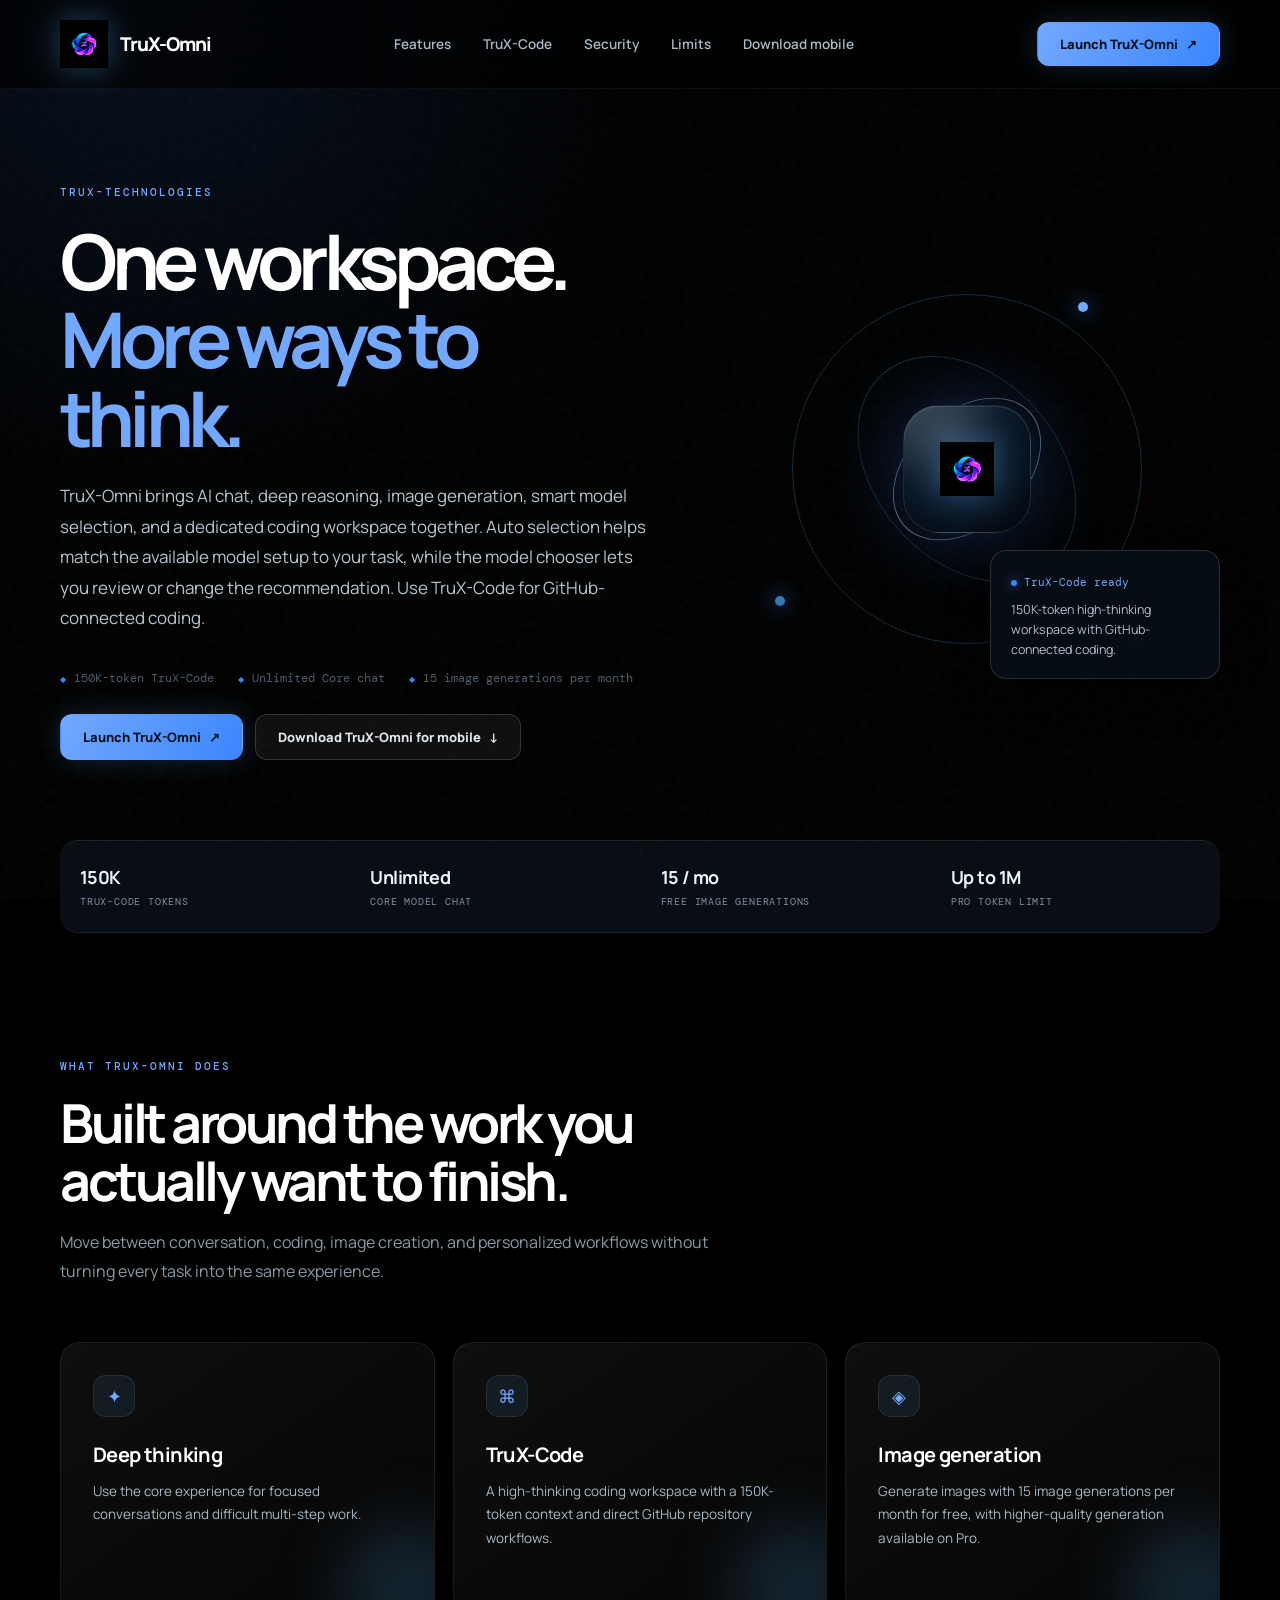
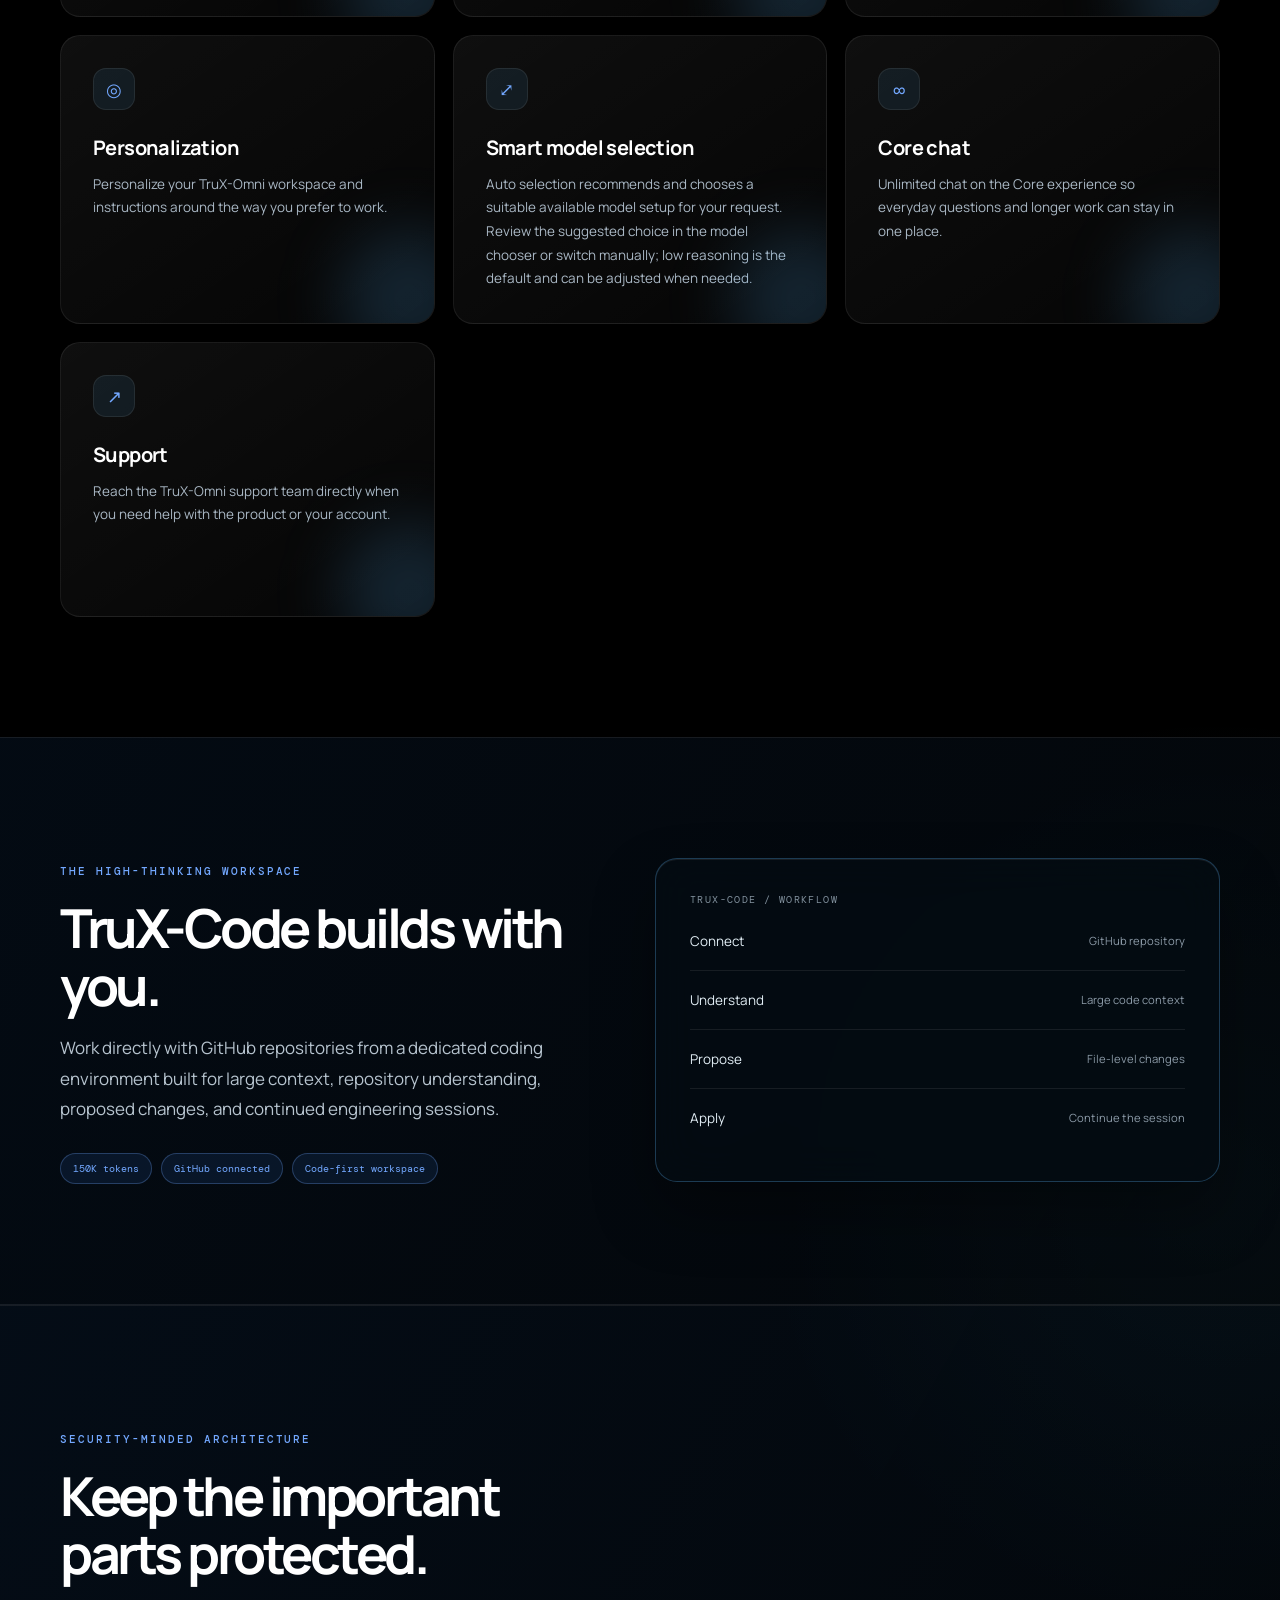
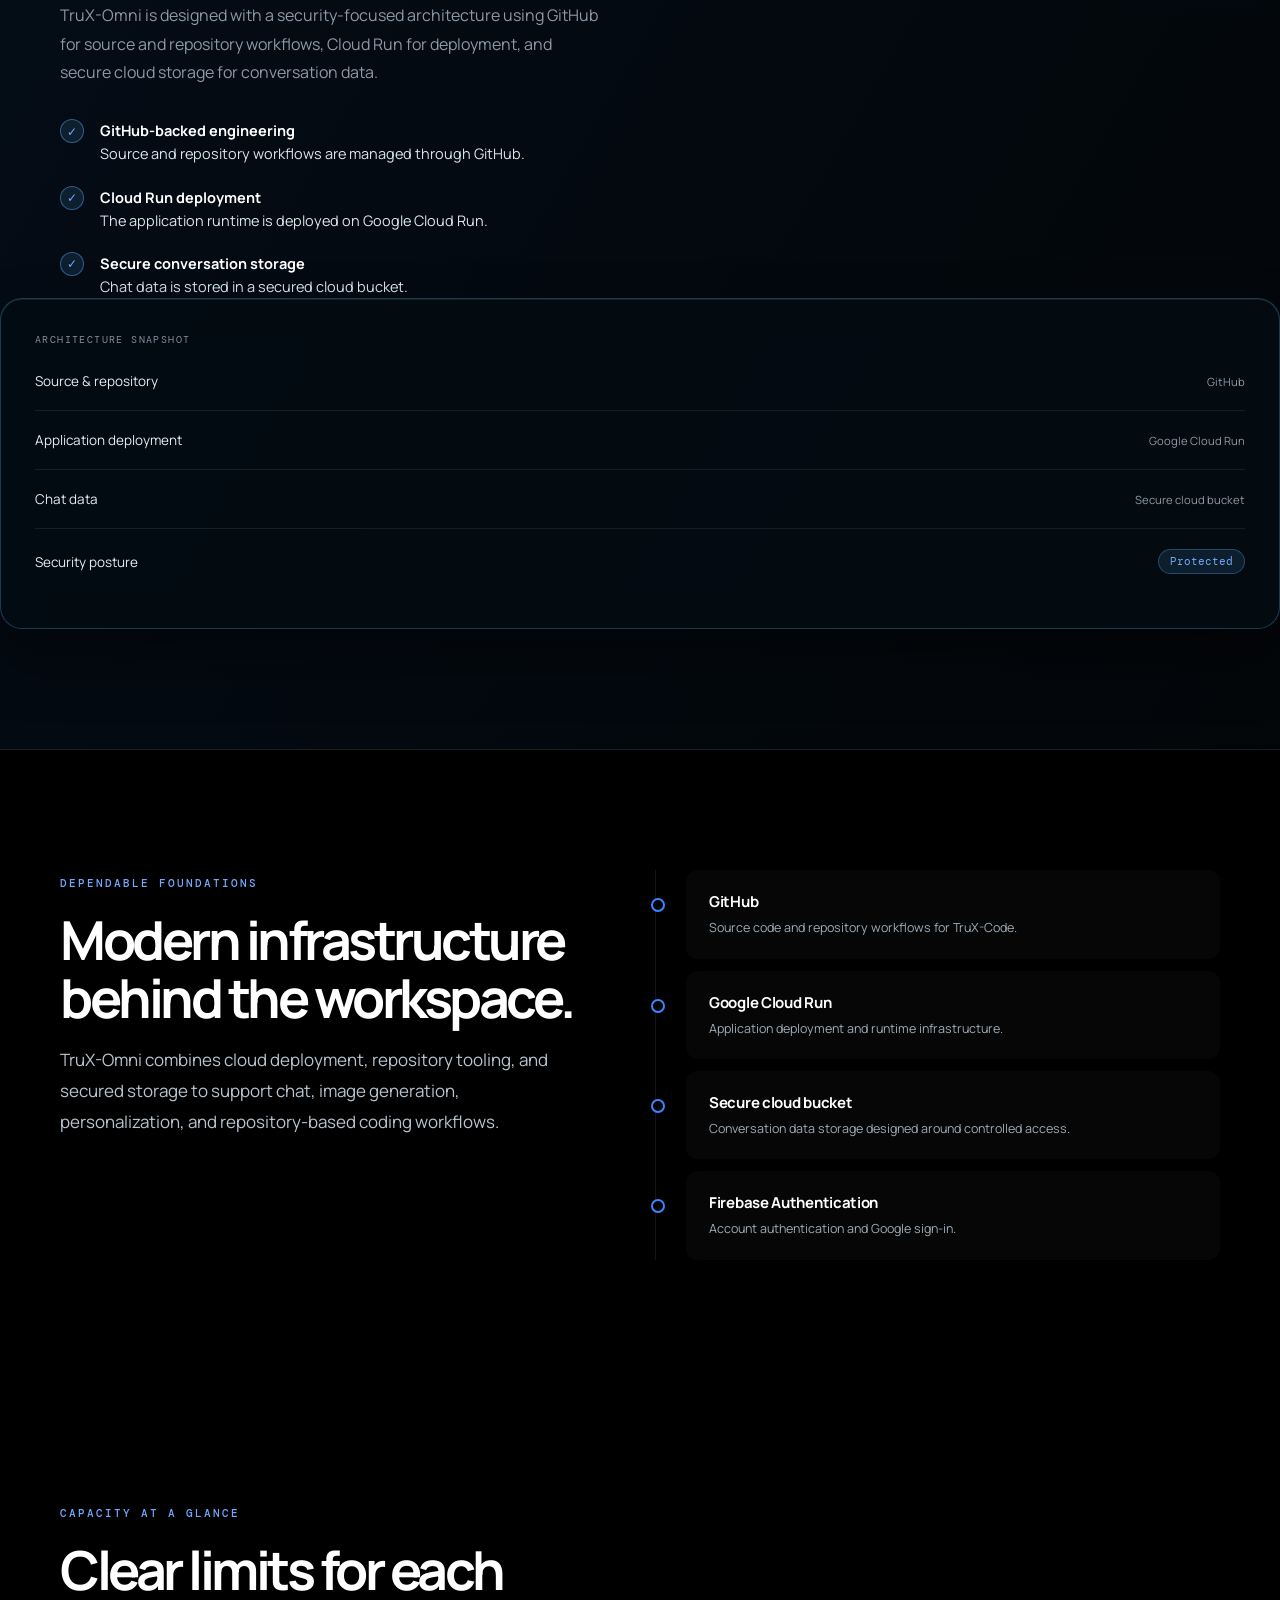
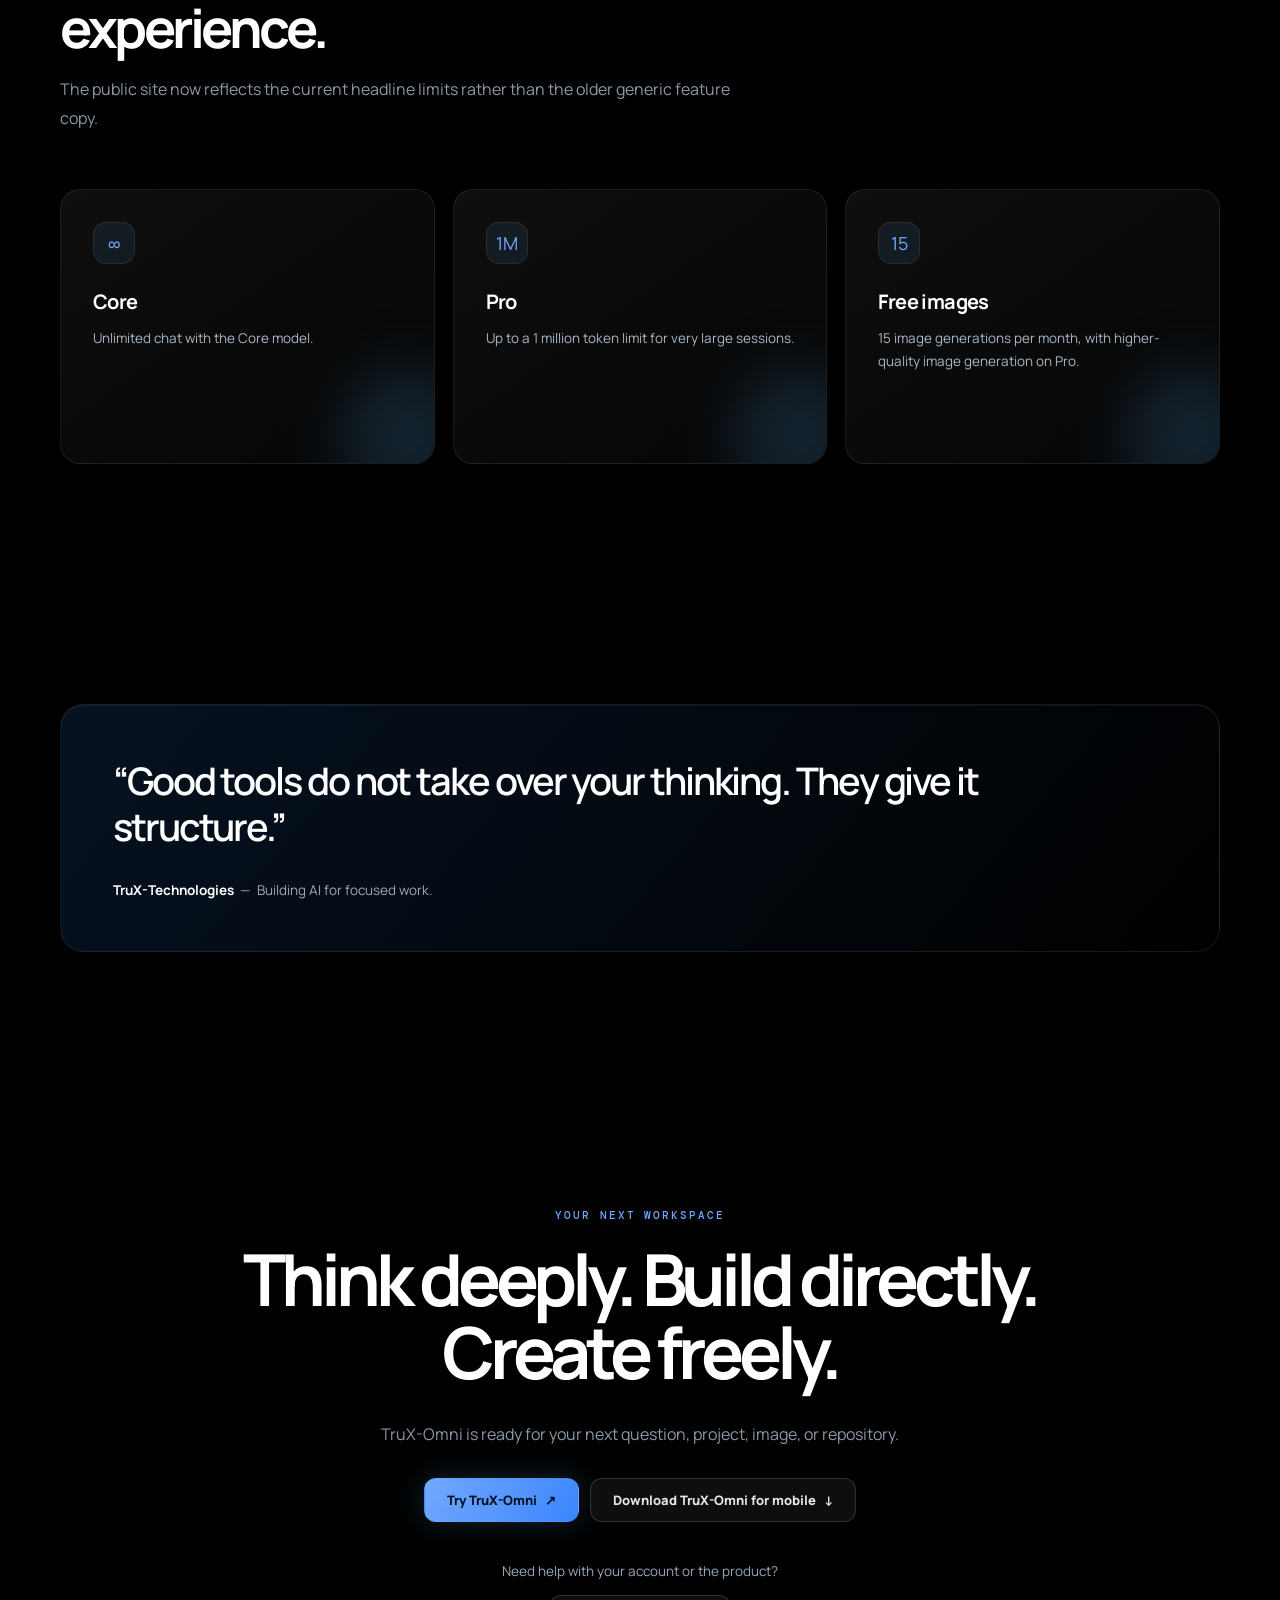
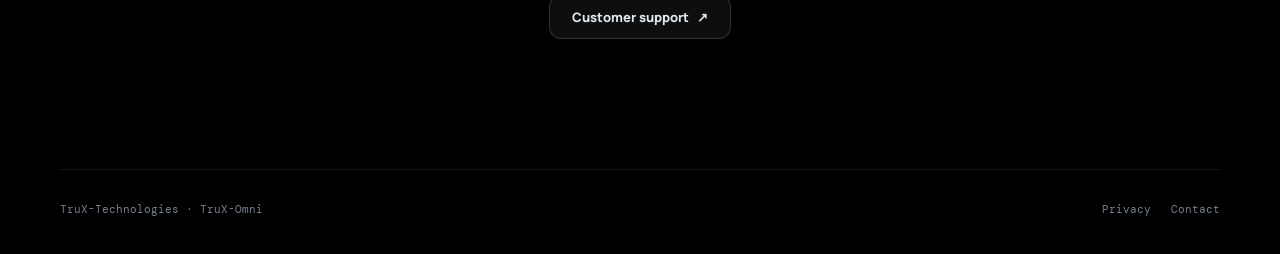
==== index.html @ 5b0275c3 "Add direct TruX-Omni Android APK downloads to the website" ====
<!doctype html>
<html lang="en">
<head>
  <meta charset="utf-8" />
  <meta name="viewport" content="width=device-width, initial-scale=1" />
<meta name="description" content="Meet TruX-Omni, the all-new AI workspace for AI chat, deep reasoning, image generation, personalization, and TruX-Code." />

  <meta name="robots" content="index, follow, max-image-preview:large, max-snippet:-1, max-video-preview:-1" />
  <meta name="googlebot" content="index, follow, max-image-preview:large, max-snippet:-1, max-video-preview:-1" />

  <link rel="canonical" href="https://www.trux.website/" />

  
  
  <link rel="icon" href="/favicon.ico" type="image/x-icon" />
  <link rel="icon" href="/favicon.png" type="image/png" sizes="48x48" />
  <link rel="apple-touch-icon" href="/favicon.png" sizes="48x48" />
  <link rel="manifest" href="/manifest.json" />

  <meta property="og:type" content="website" />
  <meta property="og:url" content="https://www.trux.website/" />
  <meta property="og:title" content="TruX-Omni — The All-New AI Workspace" />
  <meta property="og:description" content="Introducing TruX-Omni: an all-new AI workspace bringing AI chat, deep reasoning, image generation, and TruX-Code together." />
  <meta property="og:site_name" content="TruX-Omni" />
  <meta name="twitter:card" content="summary_large_image" />
  <meta name="twitter:title" content="TruX-Omni — The All-New AI Workspace" />
  <meta name="twitter:description" content="Introducing TruX-Omni: an all-new AI workspace with TruX-Code." />
  <meta name="twitter:image" content="https://www.trux.website/icon-48.svg" />
  <meta property="og:image" content="https://www.trux.website/icon-48.svg" />
  <meta property="og:image:alt" content="TruX-Omni logo" />

  <title>TruX-Omni | All-New AI Workspace with TruX-Code</title>

  <script type="application/ld+json">
    {
      "@context": "https://schema.org",
      "@type": "WebSite",
      "name": "TruX-Omni",
      "url": "https://www.trux.website/",
      "description": "The all-new AI workspace for chat, deep reasoning, image generation, and TruX-Code.",
      "publisher": {
        "@type": "Organization",
        "name": "TruX-Technologies",
        "url": "https://www.trux.website/"
      }
    }
  </script>

  <meta name="application-name" content="TruX-Omni" />
  <meta name="referrer" content="strict-origin-when-cross-origin" />

  <link rel="preconnect" href="https://fonts.googleapis.com" />
  <link rel="preconnect" href="https://fonts.gstatic.com" crossorigin />
  <link
    href="https://fonts.googleapis.com/css2?family=DM+Mono:wght@400;500&family=Manrope:wght@400;500;600;700;800&display=swap"
    rel="stylesheet"
  />

  <style>
    :root {
      --background: #000000;
      --background-soft: #050a0f;
      --surface: rgba(255, 255, 255, 0.025);
      --surface-hover: rgba(255, 255, 255, 0.045);
      --ink: #e0e6ed;
      --muted: #8b99a6;
      --subtle: #4d5b6b;
      --line: rgba(255, 255, 255, 0.08);
      --line-bright: rgba(255, 255, 255, 0.15);
      --blue: #3a86ff;
      --blue-light: #73a8ff;
      --blue-dark: #0a1f38;
      --cyan: #4cc9f0;
      --white: #ffffff;
    }

    * {
      box-sizing: border-box;
    }

    html {
      scroll-behavior: smooth;
    }

    body {
      margin: 0;
      color: var(--ink);
      background:
        radial-gradient(
          circle at 12% 0%,
          rgba(58, 134, 255, 0.12),
          transparent 32rem
        ),
        radial-gradient(
          circle at 95% 42%,
          rgba(76, 201, 240, 0.08),
          transparent 30rem
        ),
        var(--background);
      font-family: "Manrope", Arial, sans-serif;
      overflow-x: hidden;
      -webkit-font-smoothing: antialiased;
    }

    body::before {
      position: fixed;
      inset: 0;
      z-index: -1;
      pointer-events: none;
      opacity: 0.16;
      background-image: url("data:image/svg+xml,%3Csvg viewBox='0 0 160 160' xmlns='http://www.w3.org/2000/svg'%3E%3Cfilter id='n'%3E%3CfeTurbulence type='fractalNoise' baseFrequency='.8' numOctaves='4' stitchTiles='stitch'/%3E%3C/filter%3E%3Crect width='100%25' height='100%25' filter='url(%23n)' opacity='.18'/%3E%3C/svg%3E");
      content: "";
    }

    .wrap {
      width: min(1160px, calc(100% - 48px));
      margin: 0 auto;
    }

    .eyebrow {
      display: inline-block;
      margin-bottom: 8px;
      color: var(--blue-light);
      font: 500 11px/1 "DM Mono", monospace;
      letter-spacing: 0.18em;
      text-transform: uppercase;
    }

    header {
      position: sticky;
      top: 0;
      z-index: 100;
      border-bottom: 1px solid rgba(255, 255, 255, 0.05);
      background: rgba(0, 0, 0, 0.7);
      backdrop-filter: blur(24px);
    }

    nav {
      display: flex;
      height: 88px;
      align-items: center;
      justify-content: space-between;
      gap: 24px;
    }

    .logo {
      display: flex;
      align-items: center;
      gap: 12px;
      color: var(--white);
      font-size: 19px;
      font-weight: 800;
      letter-spacing: -0.05em;
      text-decoration: none;
    }

    .brand-mark {
      display: block;
      width: 48px;
      height: 48px;
      object-fit: contain;
      filter: drop-shadow(0 0 16px rgba(93, 183, 255, 0.38));
    }

    .core .brand-mark {
      width: 54px;
      height: 54px;
    }

    .navlinks {
      display: flex;
      gap: 32px;
    }

    .navlinks a {
      color: #aab8c5;
      font-size: 13.5px;
      font-weight: 600;
      text-decoration: none;
      transition: color 0.2s ease;
    }

    .navlinks a:hover,
    .navlinks a:focus-visible {
      color: var(--white);
    }

    .button {
      display: inline-flex;
      min-height: 44px;
      align-items: center;
      justify-content: center;
      gap: 8px;
      padding: 0 22px;
      border: 1px solid transparent;
      border-radius: 12px;
      color: #03101b;
      background: linear-gradient(
        120deg,
        var(--blue-light),
        var(--blue)
      );
      box-shadow: 0 0 28px rgba(93, 183, 255, 0.2);
      font-size: 13px;
      font-weight: 800;
      text-decoration: none;
      transition:
        transform 0.25s ease,
        box-shadow 0.25s ease,
        background 0.25s ease;
    }

    .button:hover,
    .button:focus-visible {
      transform: translateY(-2px);
      box-shadow: 0 12px 34px rgba(93, 183, 255, 0.32);
    }

    .button.secondary {
      color: var(--ink);
      border-color: var(--line-bright);
      background: rgba(255, 255, 255, 0.055);
      box-shadow: none;
    }

    .button.secondary:hover,
    .button.secondary:focus-visible {
      background: rgba(255, 255, 255, 0.1);
      box-shadow: 0 10px 28px rgba(0, 0, 0, 0.28);
    }

    .hero-actions {
      display: flex;
      flex-wrap: wrap;
      gap: 12px;
      margin-top: 28px;
    }
    .hero-actions .button {
      min-height: 46px;
    }
    @media (max-width: 560px) {
      .hero-actions {
        flex-direction: column;
        align-items: stretch;
      }
      .hero-actions .button {
        width: 100%;
      }
    }

    .hero {
      position: relative;
      display: grid;
      min-height: 610px;
      grid-template-columns: 1.08fr 0.92fr;
      gap: 60px;
      align-items: center;
      padding: 90px 0 80px;
    }

    .hero h1 {
      max-width: 720px;
      margin: 16px 0 24px;
      color: var(--white);
      font-size: clamp(48px, 6vw, 78px);
      line-height: 1.02;
      letter-spacing: -0.075em;
    }

    .hero h1 em {
      display: block;
      color: var(--blue-light);
      font-style: normal;
    }

    .lede {
      max-width: 590px;
      color: #b7c4cf;
      font-size: 17px;
      line-height: 1.8;
    }

    .trustline {
      display: flex;
      flex-wrap: wrap;
      gap: 18px 24px;
      margin-top: 36px;
      color: var(--subtle);
      font: 12px "DM Mono", monospace;
    }

    .trustline span::before {
      content: "◆";
      margin-right: 8px;
      color: var(--blue);
      font-size: 8px;
    }

    .orbital {
      position: relative;
      height: 430px;
    }

    .orbit {
      position: absolute;
      top: 50%;
      left: 50%;
      border: 1px solid rgba(93, 183, 255, 0.23);
      border-radius: 50%;
      transform: translate(-50%, -50%);
    }

    .o1 {
      width: 350px;
      height: 350px;
    }

    .o2 {
      width: 255px;
      height: 255px;
      transform: translate(-50%, -50%) rotate(48deg) scaleY(0.72);
    }

    .o3 {
      width: 170px;
      height: 170px;
      border-color: rgba(185, 226, 255, 0.45);
      transform: translate(-50%, -50%) rotate(-42deg) scaleY(0.68);
    }

    .core {
      position: absolute;
      top: 50%;
      left: 50%;
      display: grid;
      width: 128px;
      height: 128px;
      place-items: center;
      border: 1px solid rgba(255, 255, 255, 0.1);
      border-radius: 36px;
      background:
        linear-gradient(145deg, rgba(255, 255, 255, 0.15), transparent 35%),
        radial-gradient(
          circle at 35% 25%,
          #2c3e50,
          #0b1828 52%,
          #02060b
        );
      box-shadow:
        0 0 80px rgba(58, 134, 255, 0.3),
        inset 0 1px rgba(255, 255, 255, 0.1);
      transform: translate(-50%, -50%);
    }

    .node {
      position: absolute;
      width: 10px;
      height: 10px;
      border-radius: 50%;
      background: var(--blue-light);
      box-shadow: 0 0 20px var(--blue);
    }

    .n1 {
      top: 48px;
      left: 72%;
    }

    .n2 {
      bottom: 78px;
      left: 12%;
      background: #3479b5;
    }

    .n3 {
      right: 15%;
      bottom: 38px;
      background: #d8f2ff;
    }

    .floating-card {
      position: absolute;
      right: 0;
      bottom: 5px;
      width: 230px;
      padding: 18px 20px;
      border: 1px solid var(--line-bright);
      border-radius: 16px;
      background: rgba(8, 15, 23, 0.86);
      box-shadow: 0 18px 42px rgba(0, 0, 0, 0.48);
      backdrop-filter: blur(18px);
    }

    .status {
      color: var(--blue-light);
      font: 11px "DM Mono", monospace;
    }

    .status::before {
      display: inline-block;
      width: 6px;
      height: 6px;
      margin-right: 7px;
      border-radius: 50%;
      background: var(--blue);
      box-shadow: 0 0 12px var(--blue);
      content: "";
    }

    .floating-card p {
      margin: 9px 0 0;
      color: #b2c0cb;
      font-size: 12.5px;
      line-height: 1.6;
    }

    .logos {
      display: flex;
      align-items: center;
      justify-content: space-between;
      gap: 28px;
      padding: 28px 10px;
      border-top: 1px solid var(--line);
      border-bottom: 1px solid var(--line);
      color: var(--subtle);
      font: 500 13px "DM Mono", monospace;
    }

    .logos strong {
      color: #d3e3ef;
      font-family: "Manrope", sans-serif;
      font-size: 15px;
      letter-spacing: -0.03em;
    }

    section {
      padding: 120px 0;
    }

    .section-head {
      max-width: 690px;
      margin-bottom: 56px;
    }

    .section-head h2,
    .architecture h2,
    .privacy-copy h2 {
      margin: 14px 0 18px;
      color: var(--white);
      font-size: clamp(34px, 4.2vw, 56px);
      line-height: 1.08;
      letter-spacing: -0.065em;
    }

    .section-head p,
    .privacy-copy p {
      color: var(--muted);
      font-size: 16px;
      line-height: 1.8;
    }

    .grid {
      display: grid;
      grid-template-columns: repeat(3, 1fr);
      gap: 18px;
    }

    .feature {
      position: relative;
      min-height: 275px;
      overflow: hidden;
      padding: 32px;
      border: 1px solid var(--line);
      border-radius: 20px;
      background: linear-gradient(
        145deg,
        rgba(255, 255, 255, 0.06),
        rgba(255, 255, 255, 0.018)
      );
      transition:
        transform 0.3s ease,
        border-color 0.3s ease,
        background 0.3s ease;
    }

    .feature::after {
      position: absolute;
      right: -45px;
      bottom: -45px;
      width: 140px;
      height: 140px;
      border-radius: 50%;
      background: rgba(93, 183, 255, 0.17);
      filter: blur(32px);
      content: "";
    }

    .feature:hover {
      border-color: var(--line-bright);
      background: linear-gradient(
        145deg,
        rgba(255, 255, 255, 0.085),
        rgba(255, 255, 255, 0.025)
      );
      transform: translateY(-4px);
    }

    .icon {
      display: grid;
      width: 42px;
      height: 42px;
      place-items: center;
      border: 1px solid var(--line);
      border-radius: 13px;
      color: var(--blue-light);
      background: rgba(93, 183, 255, 0.09);
      font-size: 18px;
    }

    .feature h3 {
      margin: 24px 0 12px;
      color: var(--white);
      font-size: 20px;
      letter-spacing: -0.03em;
    }

    .feature p {
      margin: 0;
      color: #aab8c5;
      font-size: 13.5px;
      line-height: 1.75;
    }

    .privacy {
      border-top: 1px solid var(--line);
      border-bottom: 1px solid var(--line);
      background:
        linear-gradient(
          120deg,
          rgba(10, 31, 56, 0.4),
          rgba(5, 10, 15, 0.6)
        );
    }

    .privacy-grid {
      display: grid;
      grid-template-columns: 1fr 1fr;
      gap: 80px;
      align-items: center;
    }

    .points {
      display: grid;
      gap: 20px;
      margin-top: 32px;
    }

    .point {
      display: flex;
      gap: 16px;
      align-items: flex-start;
      color: #d8e6f0;
      font-size: 14.5px;
      line-height: 1.6;
    }

    .point b {
      color: var(--white);
    }

    .check {
      display: grid;
      flex: none;
      width: 24px;
      height: 24px;
      place-items: center;
      border: 1px solid rgba(93, 183, 255, 0.42);
      border-radius: 50%;
      color: var(--blue-light);
      background: rgba(93, 183, 255, 0.12);
      font-size: 12px;
    }

    .privacy-panel {
      padding: 34px;
      border: 1px solid rgba(93, 183, 255, 0.28);
      border-radius: 22px;
      background: rgba(5, 12, 19, 0.78);
      box-shadow:
        inset 0 1px rgba(255, 255, 255, 0.08),
        0 30px 60px rgba(0, 0, 0, 0.42);
      backdrop-filter: blur(20px);
    }

    .mini-label {
      margin-bottom: 6px;
      color: #81909d;
      font: 10px "DM Mono", monospace;
      letter-spacing: 0.14em;
      text-transform: uppercase;
    }

    .data-row {
      display: flex;
      align-items: center;
      justify-content: space-between;
      gap: 20px;
      padding: 20px 0;
      border-bottom: 1px solid var(--line);
      color: #e1edf5;
      font-size: 13.5px;
    }

    .data-row:last-child {
      border: 0;
    }

    .data-row small {
      color: #8c9ba8;
      text-align: right;
    }

    .pill {
      padding: 5px 11px;
      border: 1px solid rgba(93, 183, 255, 0.3);
      border-radius: 20px;
      color: var(--blue-light);
      background: rgba(93, 183, 255, 0.12);
      font: 10.5px "DM Mono", monospace;
    }

    .architecture {
      display: grid;
      grid-template-columns: 1fr 1.08fr;
      gap: 72px;
      align-items: start;
    }

    .stack {
      display: grid;
      gap: 12px;
      padding-left: 30px;
      border-left: 1px solid var(--line);
    }

    .stack-item {
      position: relative;
      padding: 20px 22px;
      border: 1px solid transparent;
      border-radius: 12px;
      background: var(--surface);
      transition:
        border-color 0.2s ease,
        background 0.2s ease;
    }

    .stack-item::before {
      position: absolute;
      top: 27px;
      left: -36px;
      width: 10px;
      height: 10px;
      border: 2px solid var(--blue);
      border-radius: 50%;
      background: var(--background);
      content: "";
    }

    .stack-item:hover {
      border-color: var(--line-bright);
      background: var(--surface-hover);
    }

    .stack-item b {
      display: block;
      color: var(--white);
      font-size: 15px;
      letter-spacing: -0.02em;
    }

    .stack-item span {
      display: block;
      margin-top: 6px;
      color: #9dabb7;
      font-size: 12.5px;
      line-height: 1.55;
    }

    .quote {
      padding: 52px;
      border: 1px solid var(--line);
      border-radius: 24px;
      background: linear-gradient(130deg, rgba(10, 31, 56, 0.6), rgba(0, 0, 0, 0.8));
      box-shadow: inset 0 1px rgba(255, 255, 255, 0.05);
    }

    .quote blockquote {
      max-width: 920px;
      margin: 0;
      color: var(--white);
      font-size: clamp(24px, 3.2vw, 38px);
      font-weight: 600;
      line-height: 1.22;
      letter-spacing: -0.055em;
    }

    .quote footer {
      margin-top: 32px;
      color: #9eabb6;
      font-size: 13.5px;
    }

    .quote footer b {
      color: var(--white);
    }

    .cta {
      position: relative;
      padding: 130px 0;
      text-align: center;
    }

    .cta h2 {
      max-width: 850px;
      margin: 14px auto 20px;
      color: var(--white);
      font-size: clamp(42px, 5.6vw, 72px);
      line-height: 1.02;
      letter-spacing: -0.07em;
    }

    .cta p {
      max-width: 540px;
      margin: 0 auto 30px;
      color: var(--muted);
      font-size: 16px;
      line-height: 1.75;
    }

    .notice {
      display: block;
      margin: 20px auto 0;
      color: var(--subtle);
      font-size: 11px;
    }

    footer.site-footer {
      display: flex;
      align-items: center;
      justify-content: space-between;
      gap: 20px;
      padding: 32px 0 38px;
      border-top: 1px solid var(--line);
      color: #71808e;
      font: 11px "DM Mono", monospace;
    }

    .footer-links {
      display: flex;
      gap: 20px;
    }

    .footer-links a {
      color: inherit;
      text-decoration: none;
      transition: color 0.2s ease;
    }

    .footer-links a:hover,
    .footer-links a:focus-visible {
      color: var(--white);
    }

    :focus-visible {
      outline: 2px solid var(--cyan);
      outline-offset: 4px;
    }

    @media (max-width: 800px) {
      .navlinks {
        display: none;
      }

      .hero,
      .privacy-grid,
      .architecture {
        grid-template-columns: 1fr;
        gap: 40px;
      }

      .hero {
        padding-top: 60px;
      }

      .orbital {
        width: 100%;
        max-width: 430px;
        height: 330px;
        margin: 0 auto;
      }

      .grid {
        grid-template-columns: 1fr;
      }

      .logos {
        flex-wrap: wrap;
        justify-content: center;
      }

      .privacy-panel {
        order: -1;
      }

      section {
        padding: 80px 0;
      }

      .cta {
        padding: 90px 0;
      }

      footer.site-footer {
        align-items: flex-start;
        flex-direction: column;
      }
    }

    @media (max-width: 460px) {
      .wrap {
        width: min(100% - 32px, 1160px);
      }

      .hero h1 {
        font-size: 44px;
      }

      .logo {
        gap: 9px;
        font-size: 17px;
      }

      .logo .brand-mark {
        width: 48px;
        height: 48px;
      }

      .nav-action {
        padding: 0 13px;
        font-size: 11px;
      }

      .o1 {
        width: 280px;
        height: 280px;
      }

      .o2 {
        width: 205px;
        height: 205px;
      }

      .o3 {
        width: 140px;
        height: 140px;
      }

      .floating-card {
        right: 0;
        transform: scale(0.88);
        transform-origin: bottom right;
      }

      .logos {
        gap: 18px;
        padding: 20px 0;
      }

      .quote {
        padding: 32px;
      }
    }
  
    .trux-stats { gap: 1px; padding: 0; overflow: hidden; display:grid; grid-template-columns:repeat(4,1fr); border-radius:18px; background:rgba(255,255,255,.06); }
    .trux-stats > div { padding:24px 20px; background:rgba(8,14,22,.82); }
    .trux-stats strong { display:block; color:#eaf4ff; font-family:"Manrope",sans-serif; font-size:18px; }
    .trux-stats span { display:block; margin-top:6px; color:#7f91a1; font:10px "DM Mono",monospace; text-transform:uppercase; letter-spacing:.08em; }
    .trux-code-section { border-top:1px solid var(--line); border-bottom:1px solid var(--line); background:linear-gradient(120deg,rgba(10,31,56,.34),rgba(5,10,15,.66)); }
    .trux-code-pills { display:flex; flex-wrap:wrap; gap:9px; margin-top:28px; }
    .trux-code-pills span { padding:8px 12px; border:1px solid rgba(115,168,255,.28); border-radius:999px; color:var(--blue-light); background:rgba(58,134,255,.10); font:10px "DM Mono",monospace; }
    .code-terminal { box-shadow:inset 0 1px rgba(255,255,255,.08),0 30px 60px rgba(0,0,0,.34); }
    @media (max-width:800px){ .trux-stats{grid-template-columns:repeat(2,1fr);} }

  </style>
</head>

<body>
  <header>
    <div class="wrap">
      <nav>
        <a
          class="logo"
          href="https://trux-ai-workspace.trux.website/"
          aria-label="TruX-Omni home"
        >
          <img
            class="brand-mark"
            src="/icon-48.svg"
            alt="TruX-Omni logo"
            width="48"
            height="48"
          />
          <span>TruX-Omni</span>
        </a>

        <div class="navlinks">
          <a href="#capabilities">Features</a>
          <a href="#trux-code">TruX-Code</a>
          <a href="#privacy">Security</a>
          <a href="#limits">Limits</a>
          <a href="https://trux-ai-workspace.trux.website/TruX-Omni-Android.apk">Download mobile</a>
        </div>

        <a
          class="button nav-action"
          href="https://trux-ai-workspace.trux.website/"
        >
          Launch TruX-Omni <span>↗</span>
        </a>
      </nav>
    </div>
  </header>

  <main id="top">
    <section class="hero wrap">
      <div>
        <div class="eyebrow">TruX-Technologies</div>

        <h1>
          One workspace.
          <em>More ways to think.</em>
        </h1>

        <p class="lede">
          TruX-Omni brings AI chat, deep reasoning, image generation, smart model selection, and a dedicated coding workspace together. Auto selection helps match the available model setup to your task, while the model chooser lets you review or change the recommendation. Use TruX-Code for GitHub-connected coding.
        </p>

        <div class="trustline">
          <span>150K-token TruX-Code</span>
          <span>Unlimited Core chat</span>
          <span>15 image generations per month</span>
        </div>

        <div class="hero-actions">
          <a class="button" href="https://trux-ai-workspace.trux.website/">Launch TruX-Omni <span>↗</span></a>
          <a class="button secondary" href="https://trux-ai-workspace.trux.website/TruX-Omni-Android.apk">Download TruX-Omni for mobile <span>↓</span></a>
        </div>
      </div>

      <div class="orbital" aria-hidden="true">
        <div class="orbit o1"></div>
        <div class="orbit o2"></div>
        <div class="orbit o3"></div>

        <div class="core">
          <img
            class="brand-mark"
            src="/icon-48.svg"
            alt=""
            width="54"
            height="54"
          />
        </div>

        <i class="node n1"></i>
        <i class="node n2"></i>
        <i class="node n3"></i>

        <div class="floating-card">
          <span class="status">TruX-Code ready</span>
          <p>
            150K-token high-thinking workspace with GitHub-connected coding.
          </p>
        </div>
      </div>
    </section>

    <div class="wrap logos trux-stats">
      <div><strong>150K</strong><span>TruX-Code tokens</span></div>
      <div><strong>Unlimited</strong><span>Core model chat</span></div>
      <div><strong>15 / mo</strong><span>Free image generations</span></div>
      <div><strong>Up to 1M</strong><span>Pro token limit</span></div>
    </div>

    <section id="capabilities" class="wrap">
      <div class="section-head">
        <div class="eyebrow">What TruX-Omni does</div>
        <h2>Built around the work you actually want to finish.</h2>
        <p>
          Move between conversation, coding, image creation, and personalized
          workflows without turning every task into the same experience.
        </p>
      </div>

      <div class="grid">
        <article class="feature">
          <div class="icon">✦</div>
          <h3>Deep thinking</h3>
          <p>Use the core experience for focused conversations and difficult multi-step work.</p>
        </article>

        <article class="feature">
          <div class="icon">⌘</div>
          <h3>TruX-Code</h3>
          <p>A high-thinking coding workspace with a 150K-token context and direct GitHub repository workflows.</p>
        </article>

        <article class="feature">
          <div class="icon">◈</div>
          <h3>Image generation</h3>
          <p>Generate images with 15 image generations per month for free, with higher-quality generation available on Pro.</p>
        </article>

        <article class="feature">
          <div class="icon">◎</div>
          <h3>Personalization</h3>
          <p>Personalize your TruX-Omni workspace and instructions around the way you prefer to work.</p>
        </article>

        <article class="feature">
          <div class="icon">⤢</div>
          <h3>Smart model selection</h3>
          <p>Auto selection recommends and chooses a suitable available model setup for your request. Review the suggested choice in the model chooser or switch manually; low reasoning is the default and can be adjusted when needed.</p>
        </article>

        <article class="feature">
          <div class="icon">∞</div>
          <h3>Core chat</h3>
          <p>Unlimited chat on the Core experience so everyday questions and longer work can stay in one place.</p>
        </article>

        <article class="feature">
          <div class="icon">↗</div>
          <h3>Support</h3>
          <p>Reach the TruX-Omni support team directly when you need help with the product or your account.</p>
        </article>
      </div>
    </section>

    <section id="trux-code" class="trux-code-section">
      <div class="wrap">
        <div class="architecture">
          <div>
            <div class="eyebrow">The high-thinking workspace</div>
            <h2>TruX-Code builds with you.</h2>
            <p class="lede">
              Work directly with GitHub repositories from a dedicated coding
              environment built for large context, repository understanding,
              proposed changes, and continued engineering sessions.
            </p>
            <div class="trux-code-pills">
              <span>150K tokens</span>
              <span>GitHub connected</span>
              <span>Code-first workspace</span>
            </div>
          </div>
          <div class="privacy-panel code-terminal">
            <div class="mini-label">TRUX-CODE / WORKFLOW</div>
            <div class="data-row"><span>Connect</span><small>GitHub repository</small></div>
            <div class="data-row"><span>Understand</span><small>Large code context</small></div>
            <div class="data-row"><span>Propose</span><small>File-level changes</small></div>
            <div class="data-row"><span>Apply</span><small>Continue the session</small></div>
          </div>
        </div>
      </div>
    </section>



    <section id="privacy" class="privacy">
      <div class="wrap privacy-grid">
        <div class="privacy-copy">
          <div class="eyebrow">Security-minded architecture</div>

          <h2>
            Keep the important parts protected.
          </h2>

          <p>
            TruX-Omni is designed with a security-focused architecture using
            GitHub for source and repository workflows, Cloud Run for
            deployment, and secure cloud storage for conversation data.
          </p>

          <div class="points">
            <div class="point">
              <span class="check">✓</span>
              <span>
                <b>GitHub-backed engineering</b><br />
                Source and repository workflows are managed through GitHub.
              </span>
            </div>

            <div class="point">
              <span class="check">✓</span>
              <span>
                <b>Cloud Run deployment</b><br />
                The application runtime is deployed on Google Cloud Run.
              </span>
            </div>

            <div class="point">
              <span class="check">✓</span>
              <span>
                <b>Secure conversation storage</b><br />
                Chat data is stored in a secured cloud bucket.
              </span>
            </div>
          </div>
        </div>
        </div>

        <aside class="privacy-panel">
          <div class="mini-label">Architecture snapshot</div>

          <div class="data-row">
            <span>Source & repository</span><small>GitHub</small>
          </div>

          <div class="data-row">
            <span>Application deployment</span><small>Google Cloud Run</small>
          </div>

          <div class="data-row">
            <span>Chat data</span><small>Secure cloud bucket</small>
          </div>

          <div class="data-row">
            <span>Security posture</span><span class="pill">Protected</span>
          </div>
        </aside>
      </div>
    </section>

    <section id="infrastructure" class="wrap">
      <div class="architecture">
        <div>
          <div class="eyebrow">Dependable foundations</div>
          <h2>
            Modern infrastructure behind the workspace.
          </h2>
          <p class="lede">
            TruX-Omni combines cloud deployment, repository tooling, and secured
            storage to support chat, image generation, personalization, and
            repository-based coding workflows.
          </p>
        </div>

        <div class="stack">
          <div class="stack-item">
            <b>GitHub</b>
            <span>Source code and repository workflows for TruX-Code.</span>
          </div>
          <div class="stack-item">
            <b>Google Cloud Run</b>
            <span>Application deployment and runtime infrastructure.</span>
          </div>
          <div class="stack-item">
            <b>Secure cloud bucket</b>
            <span>Conversation data storage designed around controlled access.</span>
          </div>
          <div class="stack-item">
            <b>Firebase Authentication</b>
            <span>Account authentication and Google sign-in.</span>
          </div>
        </div>
      </div>
    </section>

    <section id="limits" class="wrap">
      <div class="section-head">
        <div class="eyebrow">Capacity at a glance</div>
        <h2>Clear limits for each experience.</h2>
        <p>
          The public site now reflects the current headline limits rather than
          the older generic feature copy.
        </p>
      </div>
      <div class="grid">
        <article class="feature">
          <div class="icon">∞</div>
          <h3>Core</h3>
          <p>Unlimited chat with the Core model.</p>
        </article>
        <article class="feature">
          <div class="icon">1M</div>
          <h3>Pro</h3>
          <p>Up to a 1 million token limit for very large sessions.</p>
        </article>
        <article class="feature">
          <div class="icon">15</div>
          <h3>Free images</h3>
          <p>15 image generations per month, with higher-quality image generation on Pro.</p>
        </article>
      </div>
    </section>



    <section class="wrap">
      <div class="quote">
        <blockquote>
          “Good tools do not take over your thinking. They give it structure.”
        </blockquote>

        <footer>
          <b>TruX-Technologies</b>
          &nbsp;—&nbsp;
          Building AI for focused work.
        </footer>
      </div>
    </section>

    <section id="start" class="cta wrap">
      <div class="eyebrow">Your next workspace</div>

      <h2>Think deeply. Build directly. Create freely.</h2>

      <p>
        <p>TruX-Omni is ready for your next question, project, image, or repository.</p>

      <a
        class="button"
        href="https://trux-ai-workspace.trux.website/"
      >
        Try TruX-Omni <span>↗</span>
      </a>

      <a
        class="button secondary"
        style="margin-left: 8px;"
        href="https://trux-ai-workspace.trux.website/TruX-Omni-Android.apk"
      >
        Download TruX-Omni for mobile <span>↓</span>
      </a>

      <p
        style="
          margin-top: 38px;
          margin-bottom: 12px;
          color: #98a9b7;
          font-size: 13.5px;
        "
      >
        Need help with your account or the product?
      </p>

      <a
        class="button secondary"
        href="mailto:trux.ai.support@gmail.com?subject=TruX-Omni%20Support%20Request"
      >
        Customer support <span>↗</span>
      </a>
    </section>
  </main>

  <footer class="site-footer wrap">
    <div>TruX-Technologies · TruX-Omni</div>

    <div class="footer-links">
      <a href="https://privacy.trux.website">
        Privacy
      </a>

      <a
        href="mailto:trux.ai.support@gmail.com?subject=TruX-Omni%20Support%20Request"
      >
        Contact
      </a>
    </div>
  </footer>
</body>
</html>
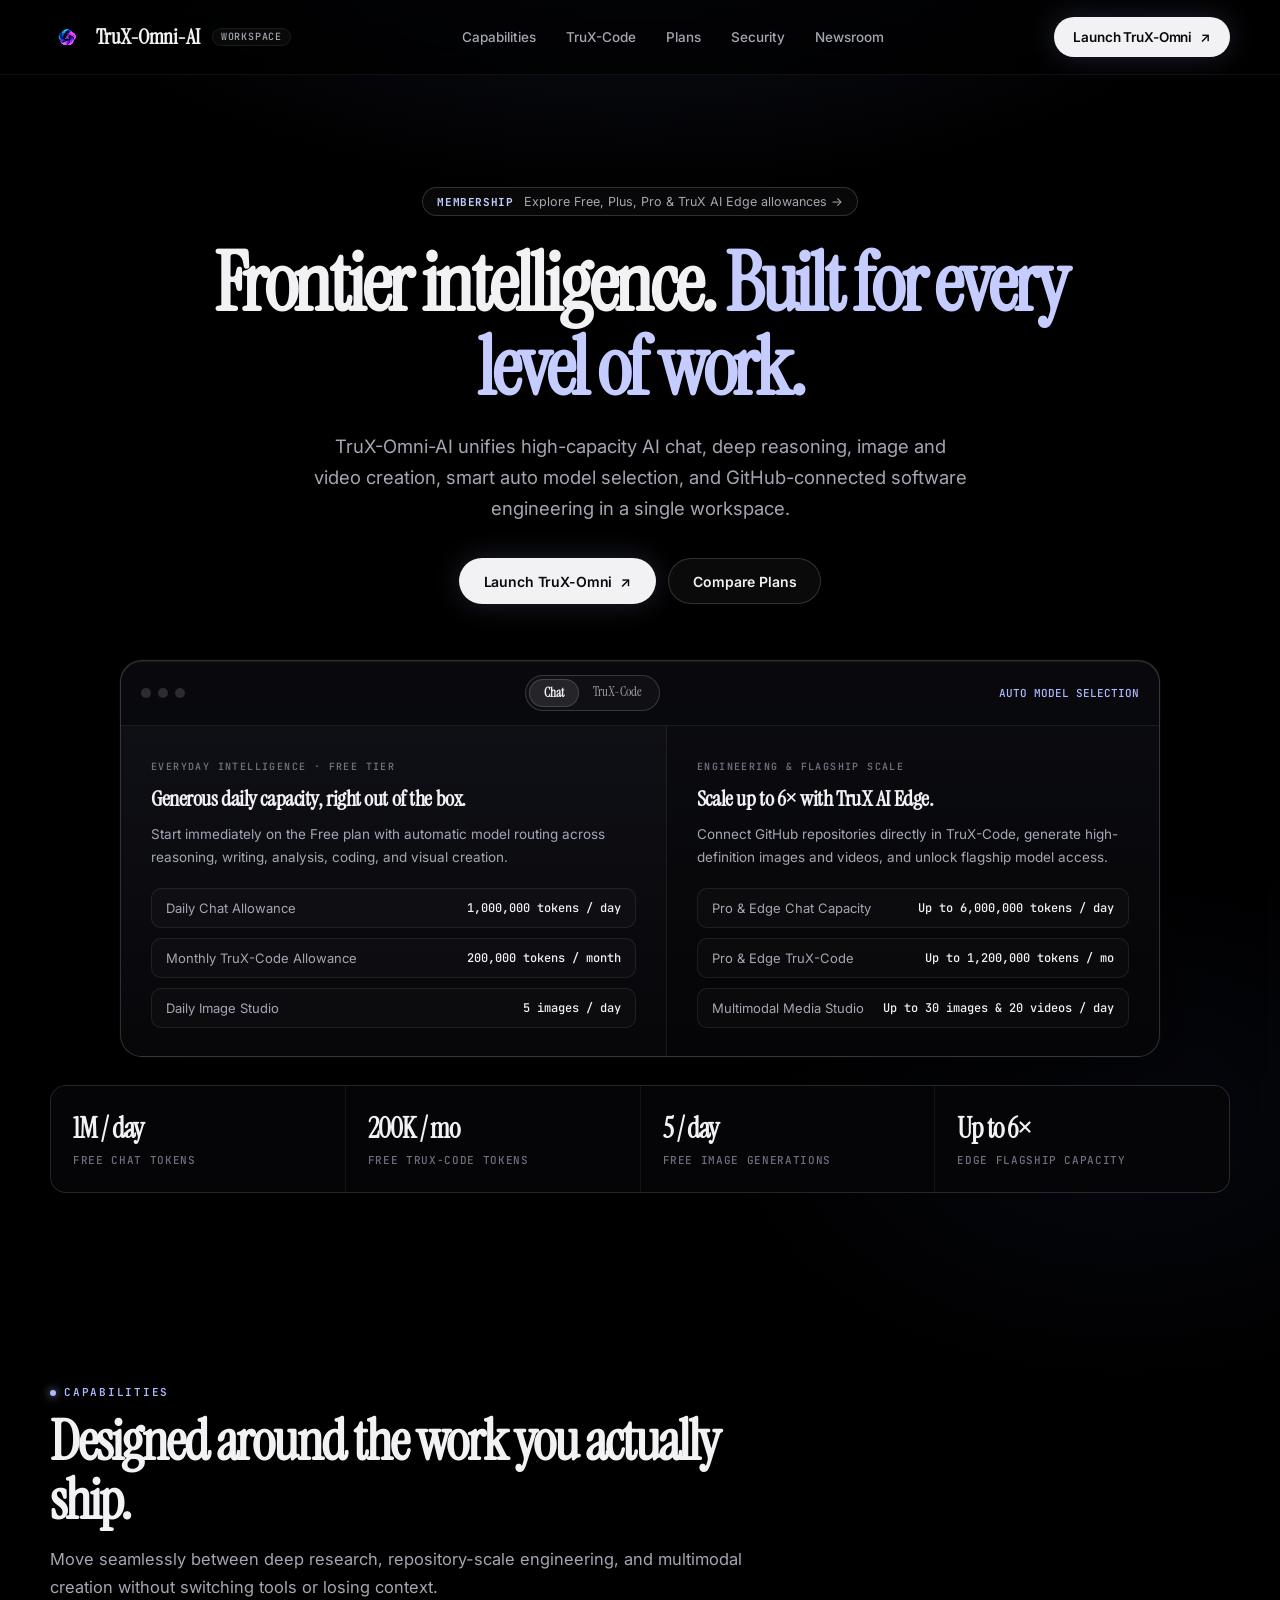
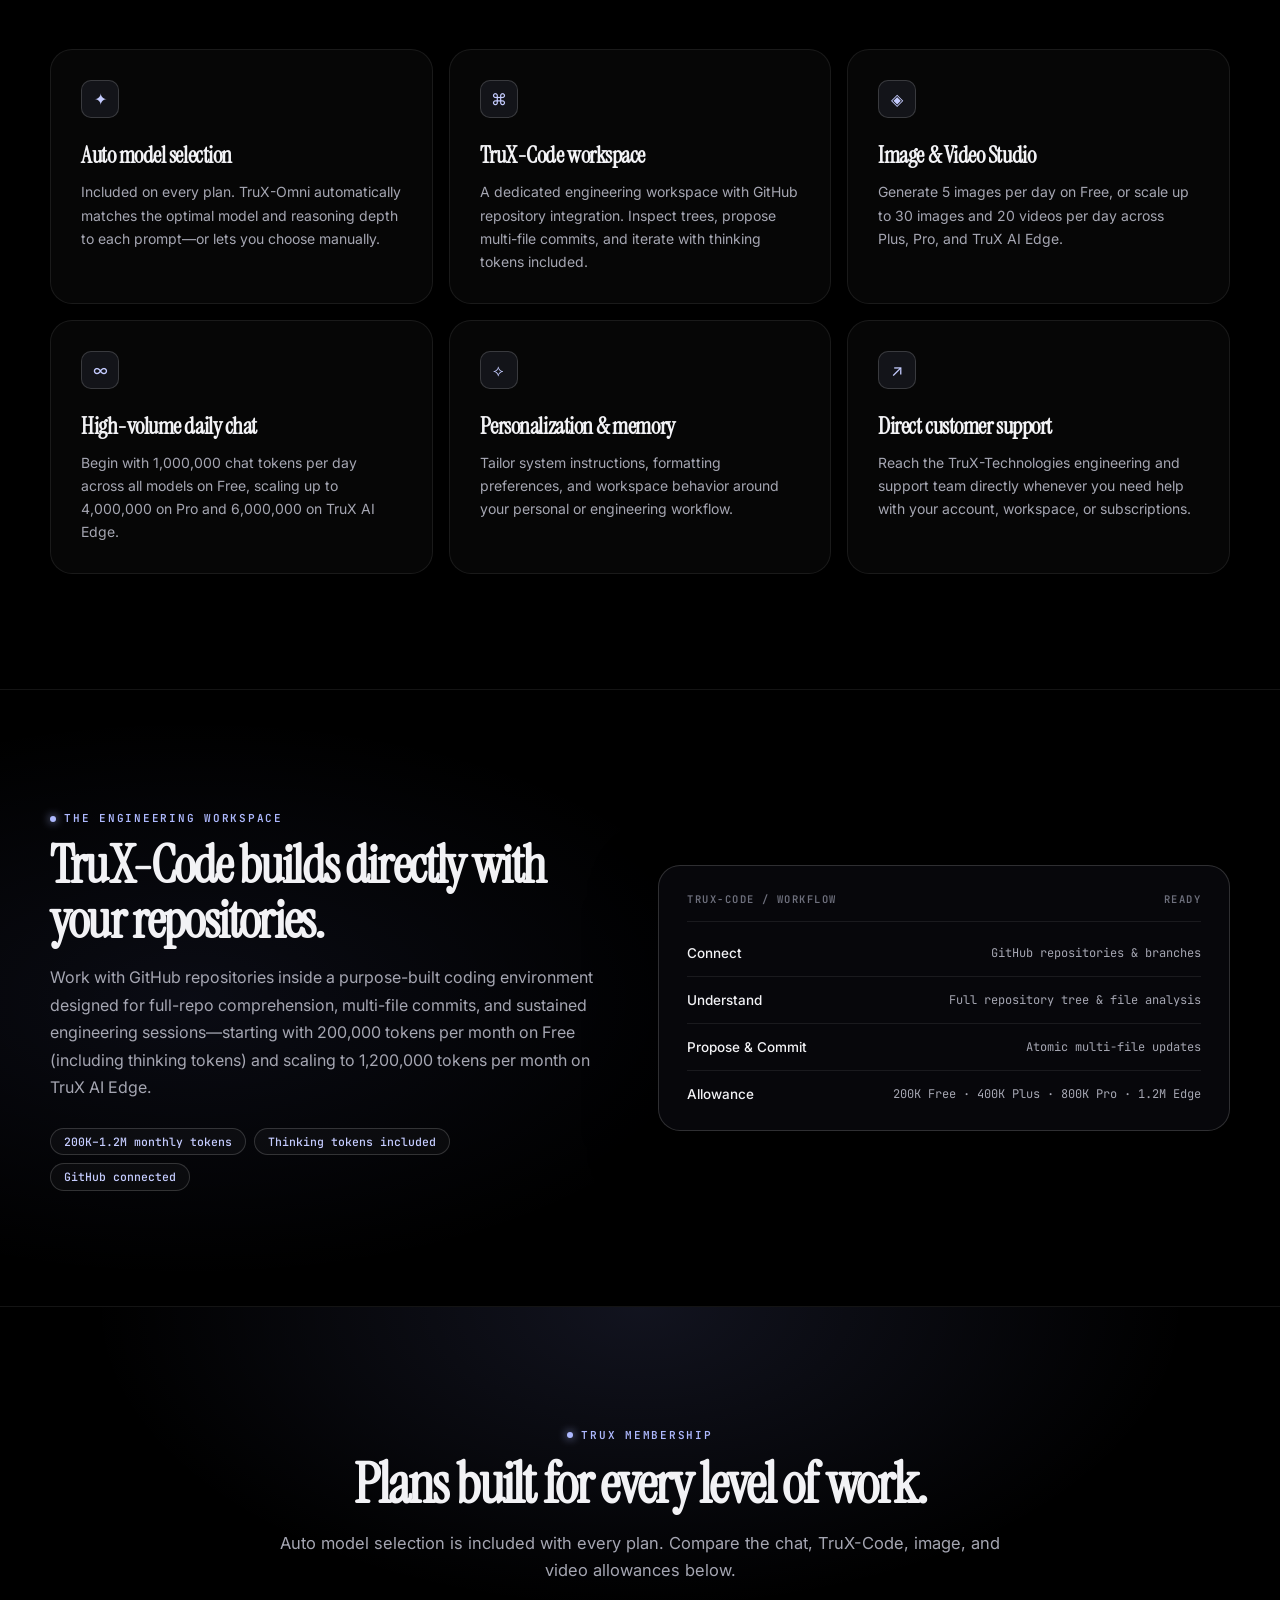
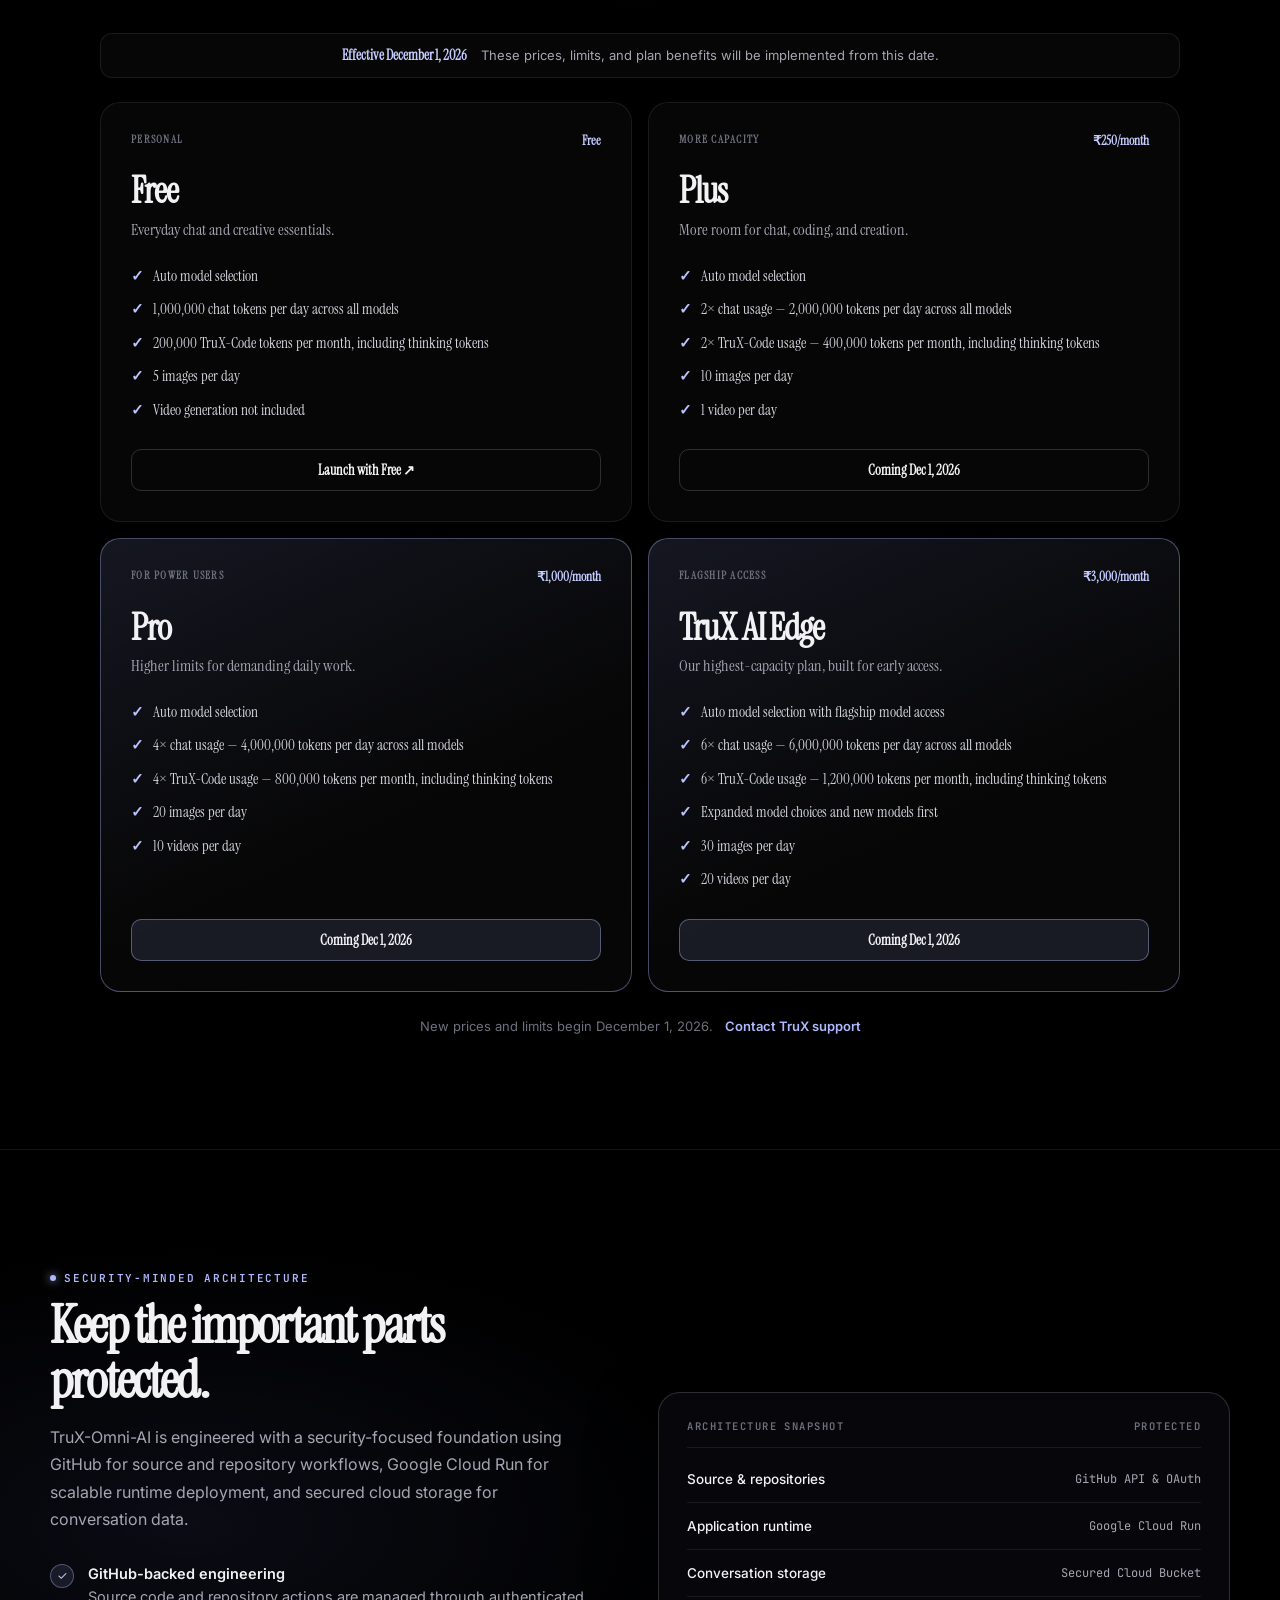
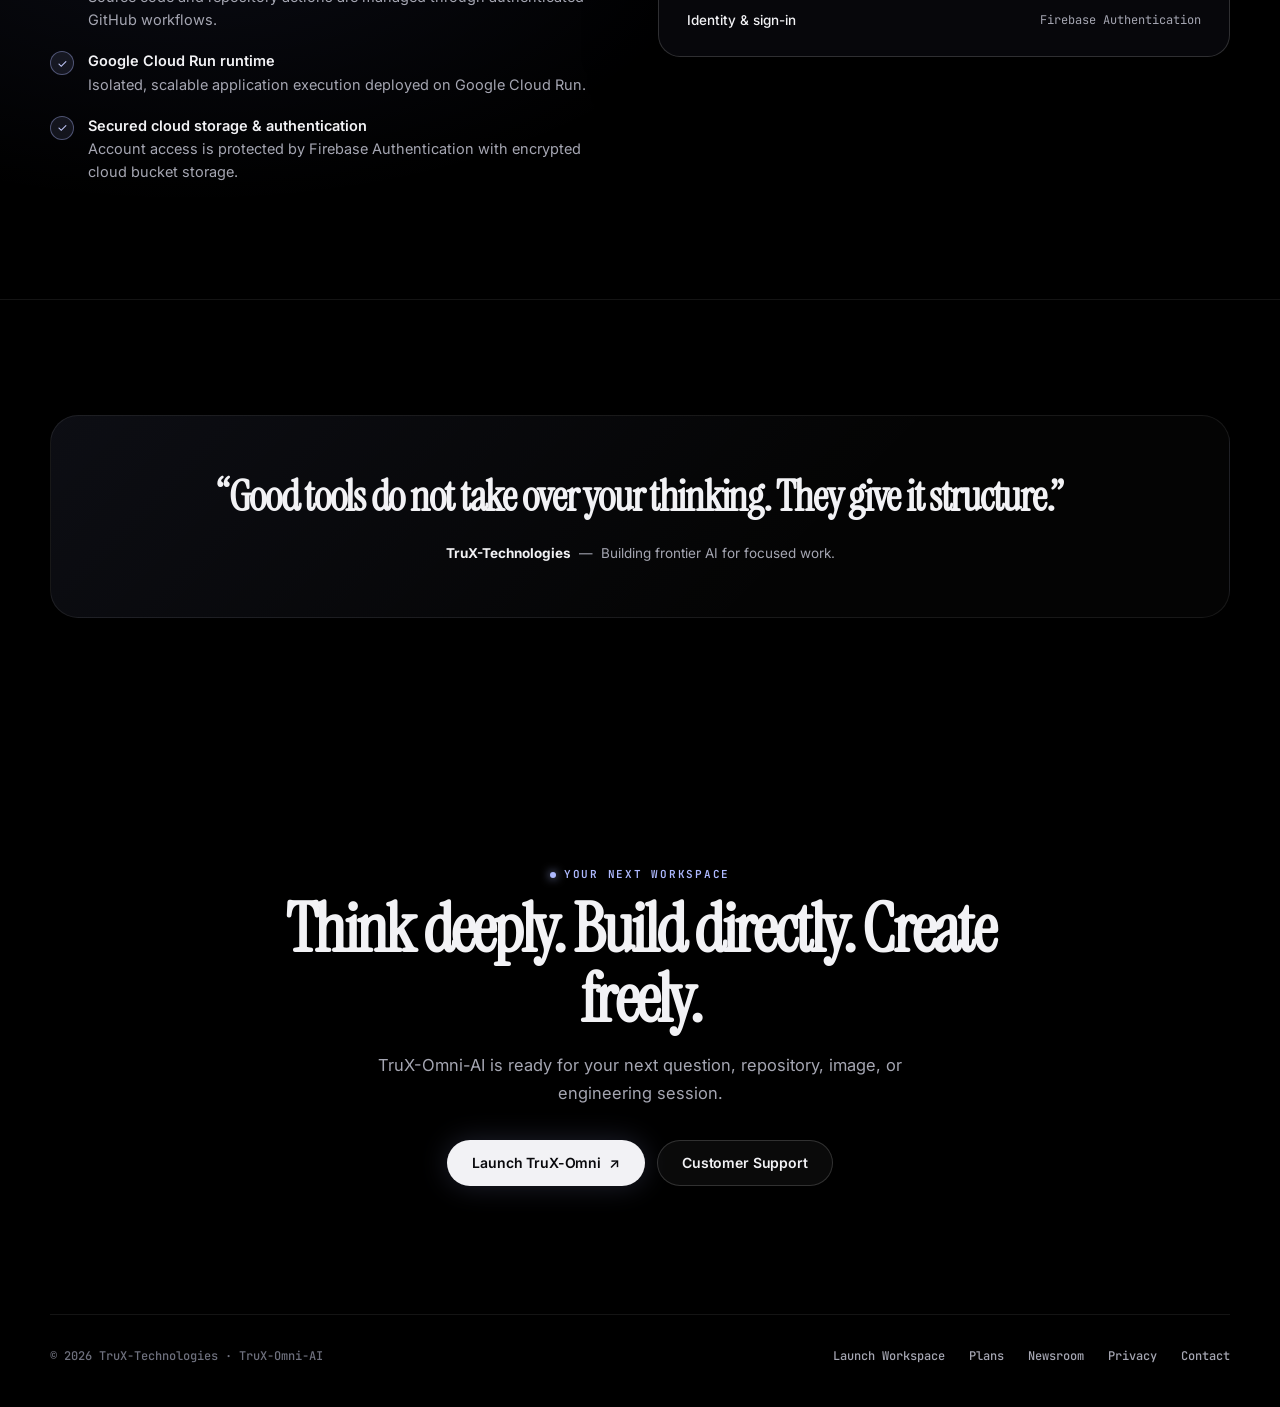
==== commit 282706cf: "Refresh UI to flagship AI style, update Free/Plus/Pro/Edge plans, remove APK links, and set site nam" ====
--- a/index.html
+++ b/index.html
@@ -3,75 +3,113 @@
 <head>
   <meta charset="utf-8" />
   <meta name="viewport" content="width=device-width, initial-scale=1" />
-<meta name="description" content="Meet TruX-Omni, the all-new AI workspace for AI chat, deep reasoning, image generation, personalization, and TruX-Code." />
+  <meta name="description" content="TruX-Omni-AI — the frontier AI workspace for deep reasoning, multimodal chat, image & video generation, and GitHub-connected engineering with TruX-Code." />
 
   <meta name="robots" content="index, follow, max-image-preview:large, max-snippet:-1, max-video-preview:-1" />
   <meta name="googlebot" content="index, follow, max-image-preview:large, max-snippet:-1, max-video-preview:-1" />
 
   <link rel="canonical" href="https://www.trux.website/" />
 
-  
-  
   <link rel="icon" href="/favicon.ico" type="image/x-icon" />
   <link rel="icon" href="/favicon.png" type="image/png" sizes="48x48" />
+  <link rel="icon" href="/icon-48.svg" type="image/svg+xml" />
   <link rel="apple-touch-icon" href="/favicon.png" sizes="48x48" />
   <link rel="manifest" href="/manifest.json" />
 
+  <meta name="application-name" content="TruX-Omni-AI" />
+  <meta name="apple-mobile-web-app-title" content="TruX-Omni-AI" />
   <meta property="og:type" content="website" />
   <meta property="og:url" content="https://www.trux.website/" />
-  <meta property="og:title" content="TruX-Omni — The All-New AI Workspace" />
-  <meta property="og:description" content="Introducing TruX-Omni: an all-new AI workspace bringing AI chat, deep reasoning, image generation, and TruX-Code together." />
-  <meta property="og:site_name" content="TruX-Omni" />
+  <meta property="og:site_name" content="TruX-Omni-AI" />
+  <meta property="og:title" content="TruX-Omni-AI — Frontier Intelligence & Engineering Workspace" />
+  <meta property="og:description" content="Meet TruX-Omni-AI: unified chat, deep reasoning, image and video studio, auto model selection, and GitHub-connected coding with TruX-Code." />
+  <meta property="og:image" content="https://www.trux.website/icon-48.svg" />
+  <meta property="og:image:alt" content="TruX-Omni-AI logo" />
+
   <meta name="twitter:card" content="summary_large_image" />
-  <meta name="twitter:title" content="TruX-Omni — The All-New AI Workspace" />
-  <meta name="twitter:description" content="Introducing TruX-Omni: an all-new AI workspace with TruX-Code." />
+  <meta name="twitter:title" content="TruX-Omni-AI — Frontier Intelligence & Engineering Workspace" />
+  <meta name="twitter:description" content="Unified AI workspace with auto model selection, 1M+ daily chat tokens, image & video creation, and TruX-Code." />
   <meta name="twitter:image" content="https://www.trux.website/icon-48.svg" />
-  <meta property="og:image" content="https://www.trux.website/icon-48.svg" />
-  <meta property="og:image:alt" content="TruX-Omni logo" />
-
-  <title>TruX-Omni | All-New AI Workspace with TruX-Code</title>
+  <meta name="referrer" content="strict-origin-when-cross-origin" />
+
+  <title>TruX-Omni-AI | Frontier AI Workspace &amp; TruX-Code</title>
 
   <script type="application/ld+json">
     {
       "@context": "https://schema.org",
-      "@type": "WebSite",
-      "name": "TruX-Omni",
-      "url": "https://www.trux.website/",
-      "description": "The all-new AI workspace for chat, deep reasoning, image generation, and TruX-Code.",
-      "publisher": {
-        "@type": "Organization",
-        "name": "TruX-Technologies",
-        "url": "https://www.trux.website/"
-      }
+      "@graph": [
+        {
+          "@type": "WebSite",
+          "@id": "https://www.trux.website/#website",
+          "name": "TruX-Omni-AI",
+          "alternateName": ["TruX-Omni", "TruX AI", "TruX"],
+          "url": "https://www.trux.website/",
+          "description": "The unified AI workspace for chat, deep reasoning, image and video generation, and TruX-Code.",
+          "publisher": {
+            "@id": "https://www.trux.website/#organization"
+          }
+        },
+        {
+          "@type": "Organization",
+          "@id": "https://www.trux.website/#organization",
+          "name": "TruX-Omni-AI",
+          "legalName": "TruX-Technologies",
+          "url": "https://www.trux.website/",
+          "logo": {
+            "@type": "ImageObject",
+            "url": "https://www.trux.website/favicon.png",
+            "width": 48,
+            "height": 48
+          }
+        }
+      ]
     }
   </script>
-
-  <meta name="application-name" content="TruX-Omni" />
-  <meta name="referrer" content="strict-origin-when-cross-origin" />
 
   <link rel="preconnect" href="https://fonts.googleapis.com" />
   <link rel="preconnect" href="https://fonts.gstatic.com" crossorigin />
   <link
-    href="https://fonts.googleapis.com/css2?family=DM+Mono:wght@400;500&family=Manrope:wght@400;500;600;700;800&display=swap"
+    href="https://fonts.googleapis.com/css2?family=Instrument+Serif:ital@0;1&family=Inter:wght@400;500;600;700&family=JetBrains+Mono:wght@400;500;600&display=swap"
     rel="stylesheet"
   />
 
   <style>
+    @font-face {
+      font-family: "Anthropic Serif";
+      src: url("https://cdn.prod.website-files.com/67ce28cfec624e2b733f8a52/69971a1551eb6cda0d656e8a_AnthropicSerif-Roman-Web.woff2") format("woff2");
+      font-style: normal;
+      font-weight: 300 800;
+      font-display: swap;
+    }
+
     :root {
-      --background: #000000;
-      --background-soft: #050a0f;
-      --surface: rgba(255, 255, 255, 0.025);
-      --surface-hover: rgba(255, 255, 255, 0.045);
-      --ink: #e0e6ed;
-      --muted: #8b99a6;
-      --subtle: #4d5b6b;
+      --bg: #000000;
+      --bg-elevated: #07070a;
+      --surface: rgba(255, 255, 255, 0.024);
+      --surface-strong: rgba(255, 255, 255, 0.042);
+      --surface-featured: linear-gradient(155deg, rgba(163, 176, 255, 0.13), rgba(255, 255, 255, 0.022) 60%);
       --line: rgba(255, 255, 255, 0.08);
-      --line-bright: rgba(255, 255, 255, 0.15);
-      --blue: #3a86ff;
-      --blue-light: #73a8ff;
-      --blue-dark: #0a1f38;
-      --cyan: #4cc9f0;
-      --white: #ffffff;
+      --line-strong: rgba(255, 255, 255, 0.16);
+      --line-accent: rgba(174, 185, 255, 0.38);
+
+      --txt: #f2f2f5;
+      --txt-2: #a5a6b2;
+      --txt-3: #6e707d;
+      --txt-4: #4d4f5c;
+
+      --accent: #aeb9ff;
+      --accent-strong: #c5ccff;
+      --accent-glow: rgba(132, 149, 255, 0.18);
+
+      --font-serif: "Anthropic Serif", "Instrument Serif", Georgia, "Times New Roman", serif;
+      --font-sans: "Inter", -apple-system, BlinkMacSystemFont, "Segoe UI", Roboto, sans-serif;
+      --font-mono: "JetBrains Mono", ui-monospace, SFMono-Regular, Menlo, monospace;
+
+      --radius-sm: 10px;
+      --radius-md: 16px;
+      --radius-lg: 22px;
+      --radius-xl: 28px;
+      --max-w: 1180px;
     }
 
     * {
@@ -80,1204 +118,1434 @@
 
     html {
       scroll-behavior: smooth;
+      background: var(--bg);
+      color-scheme: dark;
     }
 
     body {
       margin: 0;
-      color: var(--ink);
+      color: var(--txt);
       background:
-        radial-gradient(
-          circle at 12% 0%,
-          rgba(58, 134, 255, 0.12),
-          transparent 32rem
-        ),
-        radial-gradient(
-          circle at 95% 42%,
-          rgba(76, 201, 240, 0.08),
-          transparent 30rem
-        ),
-        var(--background);
-      font-family: "Manrope", Arial, sans-serif;
+        radial-gradient(960px 480px at 50% -140px, rgba(136, 152, 255, 0.14), transparent 70%),
+        radial-gradient(640px 420px at 88% 18%, rgba(112, 136, 255, 0.06), transparent 65%),
+        var(--bg);
+      font-family: var(--font-sans);
       overflow-x: hidden;
       -webkit-font-smoothing: antialiased;
+      text-rendering: optimizeLegibility;
     }
 
     body::before {
+      content: "";
       position: fixed;
       inset: 0;
       z-index: -1;
       pointer-events: none;
-      opacity: 0.16;
-      background-image: url("data:image/svg+xml,%3Csvg viewBox='0 0 160 160' xmlns='http://www.w3.org/2000/svg'%3E%3Cfilter id='n'%3E%3CfeTurbulence type='fractalNoise' baseFrequency='.8' numOctaves='4' stitchTiles='stitch'/%3E%3C/filter%3E%3Crect width='100%25' height='100%25' filter='url(%23n)' opacity='.18'/%3E%3C/svg%3E");
-      content: "";
+      opacity: 0.22;
+      background-image:
+        linear-gradient(to right, rgba(255, 255, 255, 0.025) 1px, transparent 1px),
+        linear-gradient(to bottom, rgba(255, 255, 255, 0.025) 1px, transparent 1px);
+      background-size: 64px 64px;
+      mask-image: radial-gradient(ellipse 80% 55% at 50% 0%, #000 35%, transparent 100%);
+      -webkit-mask-image: radial-gradient(ellipse 80% 55% at 50% 0%, #000 35%, transparent 100%);
     }
 
     .wrap {
-      width: min(1160px, calc(100% - 48px));
+      width: min(var(--max-w), calc(100% - 48px));
       margin: 0 auto;
     }
 
-    .eyebrow {
-      display: inline-block;
-      margin-bottom: 8px;
-      color: var(--blue-light);
-      font: 500 11px/1 "DM Mono", monospace;
-      letter-spacing: 0.18em;
-      text-transform: uppercase;
-    }
-
-    header {
+    /* Header & Navigation */
+    header.site-header {
       position: sticky;
       top: 0;
       z-index: 100;
-      border-bottom: 1px solid rgba(255, 255, 255, 0.05);
-      background: rgba(0, 0, 0, 0.7);
-      backdrop-filter: blur(24px);
-    }
-
-    nav {
-      display: flex;
-      height: 88px;
+      border-bottom: 1px solid rgba(255, 255, 255, 0.06);
+      background: rgba(0, 0, 0, 0.72);
+      backdrop-filter: blur(20px);
+      -webkit-backdrop-filter: blur(20px);
+    }
+
+    nav.navbar {
+      display: flex;
+      height: 74px;
       align-items: center;
       justify-content: space-between;
       gap: 24px;
     }
 
-    .logo {
-      display: flex;
+    .brand {
+      display: inline-flex;
       align-items: center;
       gap: 12px;
-      color: var(--white);
-      font-size: 19px;
-      font-weight: 800;
-      letter-spacing: -0.05em;
+      color: var(--txt);
       text-decoration: none;
+      font-family: var(--font-serif);
+      font-size: 21px;
+      font-weight: 600;
+      letter-spacing: -0.025em;
     }
 
     .brand-mark {
+      width: 34px;
+      height: 34px;
+      object-fit: contain;
       display: block;
-      width: 48px;
-      height: 48px;
-      object-fit: contain;
-      filter: drop-shadow(0 0 16px rgba(93, 183, 255, 0.38));
-    }
-
-    .core .brand-mark {
-      width: 54px;
-      height: 54px;
-    }
-
-    .navlinks {
-      display: flex;
-      gap: 32px;
-    }
-
-    .navlinks a {
-      color: #aab8c5;
+    }
+
+    .brand-tag {
+      padding: 3px 8px;
+      border: 1px solid var(--line);
+      border-radius: 999px;
+      background: rgba(255, 255, 255, 0.03);
+      color: var(--txt-2);
+      font: 500 10px/1 var(--font-mono);
+      letter-spacing: 0.08em;
+      text-transform: uppercase;
+    }
+
+    .nav-links {
+      display: flex;
+      align-items: center;
+      gap: 30px;
+    }
+
+    .nav-links a {
+      color: var(--txt-2);
+      font-size: 13.5px;
+      font-weight: 500;
+      text-decoration: none;
+      transition: color 0.18s ease;
+    }
+
+    .nav-links a:hover,
+    .nav-links a:focus-visible {
+      color: var(--txt);
+    }
+
+    .nav-actions {
+      display: flex;
+      align-items: center;
+      gap: 10px;
+    }
+
+    /* Buttons */
+    .btn {
+      display: inline-flex;
+      align-items: center;
+      justify-content: center;
+      gap: 8px;
+      min-height: 40px;
+      padding: 0 18px;
+      border-radius: 999px;
+      border: 1px solid transparent;
       font-size: 13.5px;
       font-weight: 600;
+      letter-spacing: -0.01em;
       text-decoration: none;
-      transition: color 0.2s ease;
-    }
-
-    .navlinks a:hover,
-    .navlinks a:focus-visible {
-      color: var(--white);
-    }
-
-    .button {
+      cursor: pointer;
+      transition: transform 0.18s ease, background 0.18s ease, border-color 0.18s ease, box-shadow 0.18s ease;
+      white-space: nowrap;
+    }
+
+    .btn-primary {
+      background: #f2f2f5;
+      color: #09090c;
+      box-shadow: 0 0 28px rgba(174, 185, 255, 0.18);
+    }
+
+    .btn-primary:hover,
+    .btn-primary:focus-visible {
+      background: #ffffff;
+      transform: translateY(-1px);
+      box-shadow: 0 8px 30px rgba(174, 185, 255, 0.28);
+    }
+
+    .btn-secondary {
+      background: rgba(255, 255, 255, 0.04);
+      color: var(--txt);
+      border-color: var(--line-strong);
+    }
+
+    .btn-secondary:hover,
+    .btn-secondary:focus-visible {
+      background: rgba(255, 255, 255, 0.08);
+      border-color: rgba(255, 255, 255, 0.26);
+    }
+
+    .btn-lg {
+      min-height: 46px;
+      padding: 0 24px;
+      font-size: 14px;
+    }
+
+    /* Kicker / Eyebrow */
+    .eyebrow {
       display: inline-flex;
-      min-height: 44px;
+      align-items: center;
+      gap: 8px;
+      margin-bottom: 14px;
+      color: var(--accent);
+      font: 600 11px/1 var(--font-mono);
+      letter-spacing: 0.16em;
+      text-transform: uppercase;
+    }
+
+    .eyebrow-dot {
+      width: 6px;
+      height: 6px;
+      border-radius: 50%;
+      background: var(--accent);
+      box-shadow: 0 0 10px var(--accent);
+    }
+
+    /* Hero Section */
+    .hero {
+      padding: clamp(64px, 9vw, 112px) 0 72px;
+      text-align: center;
+    }
+
+    .hero-badge {
+      display: inline-flex;
+      align-items: center;
+      gap: 10px;
+      padding: 6px 14px;
+      border-radius: 999px;
+      border: 1px solid var(--line-strong);
+      background: rgba(255, 255, 255, 0.03);
+      color: var(--txt-2);
+      font-size: 12.5px;
+      text-decoration: none;
+      margin-bottom: 26px;
+      transition: border-color 0.2s ease, background 0.2s ease;
+    }
+
+    .hero-badge:hover {
+      border-color: var(--line-accent);
+      background: rgba(174, 185, 255, 0.06);
+      color: var(--txt);
+    }
+
+    .hero-badge strong {
+      color: var(--accent-strong);
+      font-family: var(--font-mono);
+      font-size: 11px;
+      letter-spacing: 0.06em;
+      text-transform: uppercase;
+    }
+
+    .hero h1 {
+      max-width: 920px;
+      margin: 0 auto 22px;
+      font-family: var(--font-serif);
+      font-size: clamp(44px, 6.4vw, 84px);
+      font-weight: 600;
+      line-height: 1.02;
+      letter-spacing: -0.04em;
+      color: var(--txt);
+    }
+
+    .hero h1 em {
+      font-style: normal;
+      color: var(--accent-strong);
+    }
+
+    .hero-lede {
+      max-width: 660px;
+      margin: 0 auto 34px;
+      color: var(--txt-2);
+      font-size: clamp(16px, 1.8vw, 18.5px);
+      line-height: 1.68;
+      font-weight: 400;
+    }
+
+    .hero-actions {
+      display: flex;
       align-items: center;
       justify-content: center;
-      gap: 8px;
-      padding: 0 22px;
-      border: 1px solid transparent;
-      border-radius: 12px;
-      color: #03101b;
-      background: linear-gradient(
-        120deg,
-        var(--blue-light),
-        var(--blue)
-      );
-      box-shadow: 0 0 28px rgba(93, 183, 255, 0.2);
-      font-size: 13px;
-      font-weight: 800;
-      text-decoration: none;
-      transition:
-        transform 0.25s ease,
-        box-shadow 0.25s ease,
-        background 0.25s ease;
-    }
-
-    .button:hover,
-    .button:focus-visible {
-      transform: translateY(-2px);
-      box-shadow: 0 12px 34px rgba(93, 183, 255, 0.32);
-    }
-
-    .button.secondary {
-      color: var(--ink);
-      border-color: var(--line-bright);
-      background: rgba(255, 255, 255, 0.055);
-      box-shadow: none;
-    }
-
-    .button.secondary:hover,
-    .button.secondary:focus-visible {
-      background: rgba(255, 255, 255, 0.1);
-      box-shadow: 0 10px 28px rgba(0, 0, 0, 0.28);
-    }
-
-    .hero-actions {
-      display: flex;
       flex-wrap: wrap;
       gap: 12px;
+      margin-bottom: 56px;
+    }
+
+    /* Interactive Workspace Preview */
+    .workspace-preview {
+      max-width: 1040px;
+      margin: 0 auto;
+      border: 1px solid var(--line-strong);
+      border-radius: var(--radius-lg);
+      background: linear-gradient(180deg, rgba(18, 19, 26, 0.92), rgba(7, 7, 10, 0.96));
+      box-shadow:
+        0 32px 90px rgba(0, 0, 0, 0.72),
+        0 0 0 1px rgba(255, 255, 255, 0.03),
+        inset 0 1px 0 rgba(255, 255, 255, 0.12);
+      overflow: hidden;
+      text-align: left;
+    }
+
+    .preview-topbar {
+      display: flex;
+      align-items: center;
+      justify-content: space-between;
+      gap: 16px;
+      padding: 14px 20px;
+      border-bottom: 1px solid var(--line);
+      background: rgba(0, 0, 0, 0.45);
+    }
+
+    .preview-dots {
+      display: flex;
+      gap: 7px;
+    }
+
+    .preview-dots i {
+      width: 10px;
+      height: 10px;
+      border-radius: 50%;
+      background: rgba(255, 255, 255, 0.14);
+      display: block;
+    }
+
+    .preview-mode-pill {
+      display: inline-flex;
+      padding: 3px;
+      border: 1px solid var(--line-strong);
+      border-radius: 999px;
+      background: rgba(255, 255, 255, 0.03);
+    }
+
+    .preview-mode-pill span {
+      padding: 5px 14px;
+      border-radius: 999px;
+      font-family: var(--font-serif);
+      font-size: 12.5px;
+      color: var(--txt-2);
+    }
+
+    .preview-mode-pill span.active {
+      background: rgba(255, 255, 255, 0.09);
+      border: 1px solid rgba(255, 255, 255, 0.14);
+      color: var(--txt);
+      font-weight: 600;
+    }
+
+    .preview-status {
+      font: 500 11px/1 var(--font-mono);
+      color: var(--accent);
+    }
+
+    .preview-body {
+      display: grid;
+      grid-template-columns: 1.05fr 0.95fr;
+      gap: 0;
+    }
+
+    .preview-pane {
+      padding: 28px 30px;
+    }
+
+    .preview-pane + .preview-pane {
+      border-left: 1px solid var(--line);
+      background: rgba(0, 0, 0, 0.3);
+    }
+
+    .pane-tag {
+      display: inline-block;
+      margin-bottom: 12px;
+      color: var(--txt-3);
+      font: 600 10px/1 var(--font-mono);
+      letter-spacing: 0.14em;
+      text-transform: uppercase;
+    }
+
+    .preview-pane h3 {
+      margin: 0 0 10px;
+      font-family: var(--font-serif);
+      font-size: 22px;
+      font-weight: 600;
+      letter-spacing: -0.02em;
+      color: var(--txt);
+    }
+
+    .preview-pane p {
+      margin: 0 0 20px;
+      color: var(--txt-2);
+      font-size: 13.5px;
+      line-height: 1.65;
+    }
+
+    .spec-list {
+      display: grid;
+      gap: 10px;
+    }
+
+    .spec-row {
+      display: flex;
+      align-items: center;
+      justify-content: space-between;
+      gap: 12px;
+      padding: 11px 14px;
+      border: 1px solid var(--line);
+      border-radius: var(--radius-sm);
+      background: rgba(255, 255, 255, 0.02);
+      font-size: 13px;
+    }
+
+    .spec-row span {
+      color: var(--txt-2);
+    }
+
+    .spec-row strong {
+      color: var(--txt);
+      font-family: var(--font-mono);
+      font-size: 12px;
+      font-weight: 500;
+    }
+
+    /* Key Metrics Strip */
+    .metrics-strip {
+      display: grid;
+      grid-template-columns: repeat(4, 1fr);
+      gap: 1px;
       margin-top: 28px;
-    }
-    .hero-actions .button {
-      min-height: 46px;
-    }
-    @media (max-width: 560px) {
+      border: 1px solid var(--line);
+      border-radius: var(--radius-md);
+      background: var(--line);
+      overflow: hidden;
+    }
+
+    .metric-cell {
+      padding: 24px 22px;
+      background: #050507;
+      text-align: left;
+    }
+
+    .metric-cell strong {
+      display: block;
+      font-family: var(--font-serif);
+      font-size: 28px;
+      font-weight: 600;
+      letter-spacing: -0.03em;
+      color: var(--txt);
+    }
+
+    .metric-cell span {
+      display: block;
+      margin-top: 6px;
+      color: var(--txt-3);
+      font: 500 11px/1.35 var(--font-mono);
+      letter-spacing: 0.06em;
+      text-transform: uppercase;
+    }
+
+    /* Sections */
+    section.section {
+      padding: clamp(76px, 9vw, 116px) 0;
+    }
+
+    .section-head {
+      max-width: 720px;
+      margin-bottom: 48px;
+    }
+
+    .section-head.centered {
+      margin-left: auto;
+      margin-right: auto;
+      text-align: center;
+    }
+
+    .section-head h2 {
+      margin: 0 0 16px;
+      font-family: var(--font-serif);
+      font-size: clamp(34px, 4.6vw, 56px);
+      font-weight: 600;
+      line-height: 1.05;
+      letter-spacing: -0.035em;
+      color: var(--txt);
+    }
+
+    .section-head p {
+      margin: 0;
+      color: var(--txt-2);
+      font-size: 16.5px;
+      line-height: 1.68;
+    }
+
+    /* Capabilities Bento Grid */
+    .bento-grid {
+      display: grid;
+      grid-template-columns: repeat(3, 1fr);
+      gap: 16px;
+    }
+
+    .bento-card {
+      position: relative;
+      display: flex;
+      flex-direction: column;
+      padding: 30px;
+      border: 1px solid var(--line);
+      border-radius: var(--radius-lg);
+      background: var(--surface);
+      transition: border-color 0.22s ease, background 0.22s ease, transform 0.22s ease;
+    }
+
+    .bento-card:hover {
+      border-color: var(--line-strong);
+      background: var(--surface-strong);
+      transform: translateY(-2px);
+    }
+
+    .bento-icon {
+      display: inline-grid;
+      place-items: center;
+      width: 38px;
+      height: 38px;
+      margin-bottom: 22px;
+      border: 1px solid var(--line-strong);
+      border-radius: 10px;
+      background: rgba(174, 185, 255, 0.08);
+      color: var(--accent-strong);
+      font-size: 16px;
+    }
+
+    .bento-card h3 {
+      margin: 0 0 10px;
+      font-family: var(--font-serif);
+      font-size: 23px;
+      font-weight: 600;
+      letter-spacing: -0.02em;
+      color: var(--txt);
+    }
+
+    .bento-card p {
+      margin: 0;
+      color: var(--txt-2);
+      font-size: 14px;
+      line-height: 1.65;
+    }
+
+    /* TruX-Code Showcase */
+    .split-section {
+      border-top: 1px solid var(--line);
+      border-bottom: 1px solid var(--line);
+      background: radial-gradient(800px 400px at 15% 50%, rgba(132, 149, 255, 0.08), transparent 70%);
+    }
+
+    .split-grid {
+      display: grid;
+      grid-template-columns: 1fr 1.05fr;
+      gap: 64px;
+      align-items: center;
+    }
+
+    .split-copy h2 {
+      margin: 0 0 16px;
+      font-family: var(--font-serif);
+      font-size: clamp(34px, 4.4vw, 52px);
+      font-weight: 600;
+      line-height: 1.06;
+      letter-spacing: -0.035em;
+    }
+
+    .split-copy p {
+      margin: 0 0 26px;
+      color: var(--txt-2);
+      font-size: 16px;
+      line-height: 1.72;
+    }
+
+    .pill-row {
+      display: flex;
+      flex-wrap: wrap;
+      gap: 8px;
+    }
+
+    .pill-tag {
+      padding: 7px 13px;
+      border: 1px solid var(--line-strong);
+      border-radius: 999px;
+      background: rgba(255, 255, 255, 0.03);
+      color: var(--accent-strong);
+      font: 500 11.5px/1 var(--font-mono);
+    }
+
+    .terminal-card {
+      padding: 28px;
+      border: 1px solid var(--line-strong);
+      border-radius: var(--radius-lg);
+      background: rgba(8, 9, 13, 0.88);
+      box-shadow: 0 24px 64px rgba(0, 0, 0, 0.5);
+    }
+
+    .terminal-head {
+      display: flex;
+      align-items: center;
+      justify-content: space-between;
+      padding-bottom: 16px;
+      margin-bottom: 8px;
+      border-bottom: 1px solid var(--line);
+      color: var(--txt-3);
+      font: 600 10.5px/1 var(--font-mono);
+      letter-spacing: 0.14em;
+      text-transform: uppercase;
+    }
+
+    .terminal-row {
+      display: flex;
+      align-items: center;
+      justify-content: space-between;
+      gap: 16px;
+      padding: 15px 0;
+      border-bottom: 1px solid var(--line);
+      font-size: 13.5px;
+    }
+
+    .terminal-row:last-child {
+      border-bottom: 0;
+      padding-bottom: 0;
+    }
+
+    .terminal-row span {
+      color: var(--txt);
+      font-weight: 500;
+    }
+
+    .terminal-row small {
+      color: var(--txt-2);
+      font-family: var(--font-mono);
+      font-size: 12px;
+      text-align: right;
+    }
+
+    /* Plans & Membership Section (Exact parity with TruX-Omni Plans UI) */
+    .plans-section {
+      position: relative;
+      background: radial-gradient(760px 420px at 50% 0%, rgba(146, 159, 255, 0.12), transparent 72%);
+    }
+
+    .plans-launch-note {
+      display: flex;
+      align-items: center;
+      justify-content: center;
+      flex-wrap: wrap;
+      gap: 8px 14px;
+      max-width: 1080px;
+      margin: 0 auto 24px;
+      padding: 13px 18px;
+      border: 1px solid var(--line);
+      border-radius: 12px;
+      background: rgba(255, 255, 255, 0.025);
+      text-align: center;
+    }
+
+    .plans-launch-note strong {
+      color: var(--accent-strong);
+      font-family: var(--font-serif);
+      font-size: 13.5px;
+      font-weight: 700;
+    }
+
+    .plans-launch-note span {
+      color: var(--txt-2);
+      font-size: 13px;
+    }
+
+    .plans-grid {
+      display: grid;
+      grid-template-columns: repeat(2, minmax(0, 1fr));
+      gap: 16px;
+      max-width: 1080px;
+      margin: 0 auto;
+      align-items: stretch;
+    }
+
+    .plan-card {
+      position: relative;
+      display: flex;
+      flex-direction: column;
+      min-height: 410px;
+      padding: 30px;
+      border: 1px solid var(--line);
+      border-radius: 20px;
+      background: rgba(255, 255, 255, 0.022);
+      transition: border-color 0.22s ease, transform 0.22s ease;
+    }
+
+    .plan-card:hover {
+      border-color: var(--line-strong);
+    }
+
+    .plan-card.plan-featured {
+      border-color: var(--line-accent);
+      background: var(--surface-featured);
+    }
+
+    .plan-top {
+      display: flex;
+      align-items: flex-start;
+      justify-content: space-between;
+      gap: 12px;
+      color: var(--txt-3);
+      font: 700 10.5px/1.4 var(--font-serif);
+      letter-spacing: 0.12em;
+      text-transform: uppercase;
+    }
+
+    .plan-top strong {
+      color: var(--accent-strong);
+      font-family: var(--font-serif);
+      font-size: 12.5px;
+      font-weight: 700;
+      letter-spacing: 0;
+      text-transform: none;
+      white-space: nowrap;
+    }
+
+    .plan-card h3 {
+      margin: 22px 0 8px;
+      color: var(--txt);
+      font-family: var(--font-serif);
+      font-size: 36px;
+      font-weight: 600;
+      line-height: 1.06;
+      letter-spacing: -0.03em;
+    }
+
+    .plan-card .plan-desc {
+      margin: 0;
+      color: var(--txt-2);
+      font-family: var(--font-serif);
+      font-size: 15.5px;
+      line-height: 1.5;
+    }
+
+    .plan-features {
+      display: flex;
+      flex-direction: column;
+      gap: 12px;
+      margin: 24px 0 28px;
+      padding: 0;
+      list-style: none;
+      color: #d6d7e0;
+      font-family: var(--font-serif);
+      font-size: 14.5px;
+      line-height: 1.48;
+      flex: 1;
+    }
+
+    .plan-features li {
+      position: relative;
+      padding-left: 22px;
+    }
+
+    .plan-features li::before {
+      content: "✓";
+      position: absolute;
+      left: 0;
+      top: 0;
+      color: #b9c4ff;
+      font-weight: 600;
+    }
+
+    .plan-action {
+      display: inline-flex;
+      align-items: center;
+      justify-content: center;
+      width: 100%;
+      min-height: 42px;
+      margin-top: auto;
+      padding: 10px 14px;
+      border: 1px solid var(--line-strong);
+      border-radius: 10px;
+      background: transparent;
+      color: var(--txt);
+      font-family: var(--font-serif);
+      font-size: 14px;
+      font-weight: 600;
+      text-decoration: none;
+      transition: border-color 0.2s ease, background 0.2s ease;
+    }
+
+    .plan-action:hover {
+      border-color: rgba(190, 200, 255, 0.48);
+      background: rgba(190, 200, 255, 0.08);
+    }
+
+    .plan-featured .plan-action {
+      border-color: rgba(190, 200, 255, 0.37);
+      background: rgba(167, 180, 255, 0.12);
+    }
+
+    .plans-footnote {
+      display: flex;
+      justify-content: center;
+      align-items: center;
+      flex-wrap: wrap;
+      gap: 12px;
+      margin: 26px auto 0;
+      color: var(--txt-3);
+      font-size: 13px;
+      text-align: center;
+    }
+
+    .plans-footnote a {
+      color: var(--accent);
+      font-weight: 600;
+      text-decoration: none;
+    }
+
+    .plans-footnote a:hover {
+      text-decoration: underline;
+    }
+
+    /* Security & Architecture */
+    .security-points {
+      display: grid;
+      gap: 18px;
+      margin-top: 28px;
+    }
+
+    .security-point {
+      display: flex;
+      gap: 14px;
+      align-items: flex-start;
+      color: var(--txt-2);
+      font-size: 14.5px;
+      line-height: 1.6;
+    }
+
+    .security-point b {
+      color: var(--txt);
+      font-weight: 600;
+    }
+
+    .check-badge {
+      display: grid;
+      place-items: center;
+      flex: none;
+      width: 24px;
+      height: 24px;
+      margin-top: 2px;
+      border: 1px solid var(--line-accent);
+      border-radius: 50%;
+      background: rgba(174, 185, 255, 0.1);
+      color: var(--accent-strong);
+      font-size: 12px;
+    }
+
+    /* Quote Card */
+    .quote-card {
+      padding: clamp(36px, 5vw, 56px);
+      border: 1px solid var(--line);
+      border-radius: var(--radius-xl);
+      background: linear-gradient(135deg, rgba(163, 176, 255, 0.08), rgba(255, 255, 255, 0.015) 65%);
+      text-align: center;
+    }
+
+    .quote-card blockquote {
+      max-width: 860px;
+      margin: 0 auto;
+      font-family: var(--font-serif);
+      font-size: clamp(26px, 3.6vw, 42px);
+      font-weight: 600;
+      line-height: 1.18;
+      letter-spacing: -0.03em;
+      color: var(--txt);
+    }
+
+    .quote-card footer {
+      margin-top: 24px;
+      color: var(--txt-2);
+      font-size: 13.5px;
+    }
+
+    .quote-card footer b {
+      color: var(--txt);
+    }
+
+    /* CTA Section */
+    .cta-section {
+      padding: clamp(80px, 10vw, 130px) 0;
+      text-align: center;
+    }
+
+    .cta-section h2 {
+      max-width: 820px;
+      margin: 0 auto 18px;
+      font-family: var(--font-serif);
+      font-size: clamp(40px, 5.6vw, 68px);
+      font-weight: 600;
+      line-height: 1.03;
+      letter-spacing: -0.04em;
+    }
+
+    .cta-section p {
+      max-width: 560px;
+      margin: 0 auto 32px;
+      color: var(--txt-2);
+      font-size: 16.5px;
+      line-height: 1.68;
+    }
+
+    /* Footer */
+    footer.site-footer {
+      display: flex;
+      align-items: center;
+      justify-content: space-between;
+      flex-wrap: wrap;
+      gap: 20px;
+      padding: 32px 0 42px;
+      border-top: 1px solid var(--line);
+      color: var(--txt-3);
+      font: 500 12px/1.5 var(--font-mono);
+    }
+
+    .footer-links {
+      display: flex;
+      flex-wrap: wrap;
+      gap: 24px;
+    }
+
+    .footer-links a {
+      color: var(--txt-2);
+      text-decoration: none;
+      transition: color 0.18s ease;
+    }
+
+    .footer-links a:hover {
+      color: var(--txt);
+    }
+
+    :focus-visible {
+      outline: 2px solid var(--accent);
+      outline-offset: 4px;
+    }
+
+    /* Responsive */
+    @media (max-width: 900px) {
+      .nav-links {
+        display: none;
+      }
+
+      .preview-body,
+      .split-grid,
+      .plans-grid {
+        grid-template-columns: 1fr;
+      }
+
+      .preview-pane + .preview-pane {
+        border-left: 0;
+        border-top: 1px solid var(--line);
+      }
+
+      .bento-grid {
+        grid-template-columns: repeat(2, 1fr);
+      }
+
+      .metrics-strip {
+        grid-template-columns: repeat(2, 1fr);
+      }
+    }
+
+    @media (max-width: 600px) {
+      .wrap {
+        width: min(var(--max-w), calc(100% - 32px));
+      }
+
+      .brand-tag {
+        display: none;
+      }
+
+      .bento-grid,
+      .metrics-strip {
+        grid-template-columns: 1fr;
+      }
+
       .hero-actions {
         flex-direction: column;
         align-items: stretch;
       }
-      .hero-actions .button {
+
+      .hero-actions .btn {
         width: 100%;
       }
-    }
-
-    .hero {
-      position: relative;
-      display: grid;
-      min-height: 610px;
-      grid-template-columns: 1.08fr 0.92fr;
-      gap: 60px;
-      align-items: center;
-      padding: 90px 0 80px;
-    }
-
-    .hero h1 {
-      max-width: 720px;
-      margin: 16px 0 24px;
-      color: var(--white);
-      font-size: clamp(48px, 6vw, 78px);
-      line-height: 1.02;
-      letter-spacing: -0.075em;
-    }
-
-    .hero h1 em {
-      display: block;
-      color: var(--blue-light);
-      font-style: normal;
-    }
-
-    .lede {
-      max-width: 590px;
-      color: #b7c4cf;
-      font-size: 17px;
-      line-height: 1.8;
-    }
-
-    .trustline {
-      display: flex;
-      flex-wrap: wrap;
-      gap: 18px 24px;
-      margin-top: 36px;
-      color: var(--subtle);
-      font: 12px "DM Mono", monospace;
-    }
-
-    .trustline span::before {
-      content: "◆";
-      margin-right: 8px;
-      color: var(--blue);
-      font-size: 8px;
-    }
-
-    .orbital {
-      position: relative;
-      height: 430px;
-    }
-
-    .orbit {
-      position: absolute;
-      top: 50%;
-      left: 50%;
-      border: 1px solid rgba(93, 183, 255, 0.23);
-      border-radius: 50%;
-      transform: translate(-50%, -50%);
-    }
-
-    .o1 {
-      width: 350px;
-      height: 350px;
-    }
-
-    .o2 {
-      width: 255px;
-      height: 255px;
-      transform: translate(-50%, -50%) rotate(48deg) scaleY(0.72);
-    }
-
-    .o3 {
-      width: 170px;
-      height: 170px;
-      border-color: rgba(185, 226, 255, 0.45);
-      transform: translate(-50%, -50%) rotate(-42deg) scaleY(0.68);
-    }
-
-    .core {
-      position: absolute;
-      top: 50%;
-      left: 50%;
-      display: grid;
-      width: 128px;
-      height: 128px;
-      place-items: center;
-      border: 1px solid rgba(255, 255, 255, 0.1);
-      border-radius: 36px;
-      background:
-        linear-gradient(145deg, rgba(255, 255, 255, 0.15), transparent 35%),
-        radial-gradient(
-          circle at 35% 25%,
-          #2c3e50,
-          #0b1828 52%,
-          #02060b
-        );
-      box-shadow:
-        0 0 80px rgba(58, 134, 255, 0.3),
-        inset 0 1px rgba(255, 255, 255, 0.1);
-      transform: translate(-50%, -50%);
-    }
-
-    .node {
-      position: absolute;
-      width: 10px;
-      height: 10px;
-      border-radius: 50%;
-      background: var(--blue-light);
-      box-shadow: 0 0 20px var(--blue);
-    }
-
-    .n1 {
-      top: 48px;
-      left: 72%;
-    }
-
-    .n2 {
-      bottom: 78px;
-      left: 12%;
-      background: #3479b5;
-    }
-
-    .n3 {
-      right: 15%;
-      bottom: 38px;
-      background: #d8f2ff;
-    }
-
-    .floating-card {
-      position: absolute;
-      right: 0;
-      bottom: 5px;
-      width: 230px;
-      padding: 18px 20px;
-      border: 1px solid var(--line-bright);
-      border-radius: 16px;
-      background: rgba(8, 15, 23, 0.86);
-      box-shadow: 0 18px 42px rgba(0, 0, 0, 0.48);
-      backdrop-filter: blur(18px);
-    }
-
-    .status {
-      color: var(--blue-light);
-      font: 11px "DM Mono", monospace;
-    }
-
-    .status::before {
-      display: inline-block;
-      width: 6px;
-      height: 6px;
-      margin-right: 7px;
-      border-radius: 50%;
-      background: var(--blue);
-      box-shadow: 0 0 12px var(--blue);
-      content: "";
-    }
-
-    .floating-card p {
-      margin: 9px 0 0;
-      color: #b2c0cb;
-      font-size: 12.5px;
-      line-height: 1.6;
-    }
-
-    .logos {
-      display: flex;
-      align-items: center;
-      justify-content: space-between;
-      gap: 28px;
-      padding: 28px 10px;
-      border-top: 1px solid var(--line);
-      border-bottom: 1px solid var(--line);
-      color: var(--subtle);
-      font: 500 13px "DM Mono", monospace;
-    }
-
-    .logos strong {
-      color: #d3e3ef;
-      font-family: "Manrope", sans-serif;
-      font-size: 15px;
-      letter-spacing: -0.03em;
-    }
-
-    section {
-      padding: 120px 0;
-    }
-
-    .section-head {
-      max-width: 690px;
-      margin-bottom: 56px;
-    }
-
-    .section-head h2,
-    .architecture h2,
-    .privacy-copy h2 {
-      margin: 14px 0 18px;
-      color: var(--white);
-      font-size: clamp(34px, 4.2vw, 56px);
-      line-height: 1.08;
-      letter-spacing: -0.065em;
-    }
-
-    .section-head p,
-    .privacy-copy p {
-      color: var(--muted);
-      font-size: 16px;
-      line-height: 1.8;
-    }
-
-    .grid {
-      display: grid;
-      grid-template-columns: repeat(3, 1fr);
-      gap: 18px;
-    }
-
-    .feature {
-      position: relative;
-      min-height: 275px;
-      overflow: hidden;
-      padding: 32px;
-      border: 1px solid var(--line);
-      border-radius: 20px;
-      background: linear-gradient(
-        145deg,
-        rgba(255, 255, 255, 0.06),
-        rgba(255, 255, 255, 0.018)
-      );
-      transition:
-        transform 0.3s ease,
-        border-color 0.3s ease,
-        background 0.3s ease;
-    }
-
-    .feature::after {
-      position: absolute;
-      right: -45px;
-      bottom: -45px;
-      width: 140px;
-      height: 140px;
-      border-radius: 50%;
-      background: rgba(93, 183, 255, 0.17);
-      filter: blur(32px);
-      content: "";
-    }
-
-    .feature:hover {
-      border-color: var(--line-bright);
-      background: linear-gradient(
-        145deg,
-        rgba(255, 255, 255, 0.085),
-        rgba(255, 255, 255, 0.025)
-      );
-      transform: translateY(-4px);
-    }
-
-    .icon {
-      display: grid;
-      width: 42px;
-      height: 42px;
-      place-items: center;
-      border: 1px solid var(--line);
-      border-radius: 13px;
-      color: var(--blue-light);
-      background: rgba(93, 183, 255, 0.09);
-      font-size: 18px;
-    }
-
-    .feature h3 {
-      margin: 24px 0 12px;
-      color: var(--white);
-      font-size: 20px;
-      letter-spacing: -0.03em;
-    }
-
-    .feature p {
-      margin: 0;
-      color: #aab8c5;
-      font-size: 13.5px;
-      line-height: 1.75;
-    }
-
-    .privacy {
-      border-top: 1px solid var(--line);
-      border-bottom: 1px solid var(--line);
-      background:
-        linear-gradient(
-          120deg,
-          rgba(10, 31, 56, 0.4),
-          rgba(5, 10, 15, 0.6)
-        );
-    }
-
-    .privacy-grid {
-      display: grid;
-      grid-template-columns: 1fr 1fr;
-      gap: 80px;
-      align-items: center;
-    }
-
-    .points {
-      display: grid;
-      gap: 20px;
-      margin-top: 32px;
-    }
-
-    .point {
-      display: flex;
-      gap: 16px;
-      align-items: flex-start;
-      color: #d8e6f0;
-      font-size: 14.5px;
-      line-height: 1.6;
-    }
-
-    .point b {
-      color: var(--white);
-    }
-
-    .check {
-      display: grid;
-      flex: none;
-      width: 24px;
-      height: 24px;
-      place-items: center;
-      border: 1px solid rgba(93, 183, 255, 0.42);
-      border-radius: 50%;
-      color: var(--blue-light);
-      background: rgba(93, 183, 255, 0.12);
-      font-size: 12px;
-    }
-
-    .privacy-panel {
-      padding: 34px;
-      border: 1px solid rgba(93, 183, 255, 0.28);
-      border-radius: 22px;
-      background: rgba(5, 12, 19, 0.78);
-      box-shadow:
-        inset 0 1px rgba(255, 255, 255, 0.08),
-        0 30px 60px rgba(0, 0, 0, 0.42);
-      backdrop-filter: blur(20px);
-    }
-
-    .mini-label {
-      margin-bottom: 6px;
-      color: #81909d;
-      font: 10px "DM Mono", monospace;
-      letter-spacing: 0.14em;
-      text-transform: uppercase;
-    }
-
-    .data-row {
-      display: flex;
-      align-items: center;
-      justify-content: space-between;
-      gap: 20px;
-      padding: 20px 0;
-      border-bottom: 1px solid var(--line);
-      color: #e1edf5;
-      font-size: 13.5px;
-    }
-
-    .data-row:last-child {
-      border: 0;
-    }
-
-    .data-row small {
-      color: #8c9ba8;
-      text-align: right;
-    }
-
-    .pill {
-      padding: 5px 11px;
-      border: 1px solid rgba(93, 183, 255, 0.3);
-      border-radius: 20px;
-      color: var(--blue-light);
-      background: rgba(93, 183, 255, 0.12);
-      font: 10.5px "DM Mono", monospace;
-    }
-
-    .architecture {
-      display: grid;
-      grid-template-columns: 1fr 1.08fr;
-      gap: 72px;
-      align-items: start;
-    }
-
-    .stack {
-      display: grid;
-      gap: 12px;
-      padding-left: 30px;
-      border-left: 1px solid var(--line);
-    }
-
-    .stack-item {
-      position: relative;
-      padding: 20px 22px;
-      border: 1px solid transparent;
-      border-radius: 12px;
-      background: var(--surface);
-      transition:
-        border-color 0.2s ease,
-        background 0.2s ease;
-    }
-
-    .stack-item::before {
-      position: absolute;
-      top: 27px;
-      left: -36px;
-      width: 10px;
-      height: 10px;
-      border: 2px solid var(--blue);
-      border-radius: 50%;
-      background: var(--background);
-      content: "";
-    }
-
-    .stack-item:hover {
-      border-color: var(--line-bright);
-      background: var(--surface-hover);
-    }
-
-    .stack-item b {
-      display: block;
-      color: var(--white);
-      font-size: 15px;
-      letter-spacing: -0.02em;
-    }
-
-    .stack-item span {
-      display: block;
-      margin-top: 6px;
-      color: #9dabb7;
-      font-size: 12.5px;
-      line-height: 1.55;
-    }
-
-    .quote {
-      padding: 52px;
-      border: 1px solid var(--line);
-      border-radius: 24px;
-      background: linear-gradient(130deg, rgba(10, 31, 56, 0.6), rgba(0, 0, 0, 0.8));
-      box-shadow: inset 0 1px rgba(255, 255, 255, 0.05);
-    }
-
-    .quote blockquote {
-      max-width: 920px;
-      margin: 0;
-      color: var(--white);
-      font-size: clamp(24px, 3.2vw, 38px);
-      font-weight: 600;
-      line-height: 1.22;
-      letter-spacing: -0.055em;
-    }
-
-    .quote footer {
-      margin-top: 32px;
-      color: #9eabb6;
-      font-size: 13.5px;
-    }
-
-    .quote footer b {
-      color: var(--white);
-    }
-
-    .cta {
-      position: relative;
-      padding: 130px 0;
-      text-align: center;
-    }
-
-    .cta h2 {
-      max-width: 850px;
-      margin: 14px auto 20px;
-      color: var(--white);
-      font-size: clamp(42px, 5.6vw, 72px);
-      line-height: 1.02;
-      letter-spacing: -0.07em;
-    }
-
-    .cta p {
-      max-width: 540px;
-      margin: 0 auto 30px;
-      color: var(--muted);
-      font-size: 16px;
-      line-height: 1.75;
-    }
-
-    .notice {
-      display: block;
-      margin: 20px auto 0;
-      color: var(--subtle);
-      font-size: 11px;
-    }
-
-    footer.site-footer {
-      display: flex;
-      align-items: center;
-      justify-content: space-between;
-      gap: 20px;
-      padding: 32px 0 38px;
-      border-top: 1px solid var(--line);
-      color: #71808e;
-      font: 11px "DM Mono", monospace;
-    }
-
-    .footer-links {
-      display: flex;
-      gap: 20px;
-    }
-
-    .footer-links a {
-      color: inherit;
-      text-decoration: none;
-      transition: color 0.2s ease;
-    }
-
-    .footer-links a:hover,
-    .footer-links a:focus-visible {
-      color: var(--white);
-    }
-
-    :focus-visible {
-      outline: 2px solid var(--cyan);
-      outline-offset: 4px;
-    }
-
-    @media (max-width: 800px) {
-      .navlinks {
-        display: none;
+
+      .plan-card {
+        min-height: auto;
+        padding: 24px;
       }
 
-      .hero,
-      .privacy-grid,
-      .architecture {
-        grid-template-columns: 1fr;
-        gap: 40px;
+      .plan-card h3 {
+        font-size: 30px;
       }
 
-      .hero {
-        padding-top: 60px;
+      footer.site-footer {
+        flex-direction: column;
+        align-items: flex-start;
       }
-
-      .orbital {
-        width: 100%;
-        max-width: 430px;
-        height: 330px;
-        margin: 0 auto;
-      }
-
-      .grid {
-        grid-template-columns: 1fr;
-      }
-
-      .logos {
-        flex-wrap: wrap;
-        justify-content: center;
-      }
-
-      .privacy-panel {
-        order: -1;
-      }
-
-      section {
-        padding: 80px 0;
-      }
-
-      .cta {
-        padding: 90px 0;
-      }
-
-      footer.site-footer {
-        align-items: flex-start;
-        flex-direction: column;
-      }
-    }
-
-    @media (max-width: 460px) {
-      .wrap {
-        width: min(100% - 32px, 1160px);
-      }
-
-      .hero h1 {
-        font-size: 44px;
-      }
-
-      .logo {
-        gap: 9px;
-        font-size: 17px;
-      }
-
-      .logo .brand-mark {
-        width: 48px;
-        height: 48px;
-      }
-
-      .nav-action {
-        padding: 0 13px;
-        font-size: 11px;
-      }
-
-      .o1 {
-        width: 280px;
-        height: 280px;
-      }
-
-      .o2 {
-        width: 205px;
-        height: 205px;
-      }
-
-      .o3 {
-        width: 140px;
-        height: 140px;
-      }
-
-      .floating-card {
-        right: 0;
-        transform: scale(0.88);
-        transform-origin: bottom right;
-      }
-
-      .logos {
-        gap: 18px;
-        padding: 20px 0;
-      }
-
-      .quote {
-        padding: 32px;
-      }
-    }
-  
-    .trux-stats { gap: 1px; padding: 0; overflow: hidden; display:grid; grid-template-columns:repeat(4,1fr); border-radius:18px; background:rgba(255,255,255,.06); }
-    .trux-stats > div { padding:24px 20px; background:rgba(8,14,22,.82); }
-    .trux-stats strong { display:block; color:#eaf4ff; font-family:"Manrope",sans-serif; font-size:18px; }
-    .trux-stats span { display:block; margin-top:6px; color:#7f91a1; font:10px "DM Mono",monospace; text-transform:uppercase; letter-spacing:.08em; }
-    .trux-code-section { border-top:1px solid var(--line); border-bottom:1px solid var(--line); background:linear-gradient(120deg,rgba(10,31,56,.34),rgba(5,10,15,.66)); }
-    .trux-code-pills { display:flex; flex-wrap:wrap; gap:9px; margin-top:28px; }
-    .trux-code-pills span { padding:8px 12px; border:1px solid rgba(115,168,255,.28); border-radius:999px; color:var(--blue-light); background:rgba(58,134,255,.10); font:10px "DM Mono",monospace; }
-    .code-terminal { box-shadow:inset 0 1px rgba(255,255,255,.08),0 30px 60px rgba(0,0,0,.34); }
-    @media (max-width:800px){ .trux-stats{grid-template-columns:repeat(2,1fr);} }
-
+    }
   </style>
 </head>
 
 <body>
-  <header>
+  <header class="site-header">
     <div class="wrap">
-      <nav>
+      <nav class="navbar" aria-label="Main navigation">
         <a
-          class="logo"
+          class="brand"
           href="https://trux-ai-workspace.trux.website/"
-          aria-label="TruX-Omni home"
+          aria-label="TruX-Omni-AI home"
         >
           <img
             class="brand-mark"
             src="/icon-48.svg"
-            alt="TruX-Omni logo"
-            width="48"
-            height="48"
+            alt="TruX-Omni-AI logo"
+            width="34"
+            height="34"
           />
-          <span>TruX-Omni</span>
+          <span>TruX-Omni-AI</span>
+          <span class="brand-tag">Workspace</span>
         </a>
 
-        <div class="navlinks">
-          <a href="#capabilities">Features</a>
+        <div class="nav-links">
+          <a href="#capabilities">Capabilities</a>
           <a href="#trux-code">TruX-Code</a>
-          <a href="#privacy">Security</a>
-          <a href="#limits">Limits</a>
-          <a href="https://trux-ai-workspace.trux.website/TruX-Omni-Android.apk">Download mobile</a>
+          <a href="#plans">Plans</a>
+          <a href="#security">Security</a>
+          <a href="https://technology.trux.website/">Newsroom</a>
         </div>
 
-        <a
-          class="button nav-action"
-          href="https://trux-ai-workspace.trux.website/"
-        >
-          Launch TruX-Omni <span>↗</span>
-        </a>
+        <div class="nav-actions">
+          <a
+            class="btn btn-primary"
+            href="https://trux-ai-workspace.trux.website/"
+          >
+            Launch TruX-Omni <span>↗</span>
+          </a>
+        </div>
       </nav>
     </div>
   </header>
 
   <main id="top">
+    <!-- Hero -->
     <section class="hero wrap">
-      <div>
-        <div class="eyebrow">TruX-Technologies</div>
-
-        <h1>
-          One workspace.
-          <em>More ways to think.</em>
-        </h1>
-
-        <p class="lede">
-          TruX-Omni brings AI chat, deep reasoning, image generation, smart model selection, and a dedicated coding workspace together. Auto selection helps match the available model setup to your task, while the model chooser lets you review or change the recommendation. Use TruX-Code for GitHub-connected coding.
-        </p>
-
-        <div class="trustline">
-          <span>150K-token TruX-Code</span>
-          <span>Unlimited Core chat</span>
-          <span>15 image generations per month</span>
+      <a class="hero-badge" href="#plans">
+        <strong>Membership</strong>
+        <span>Explore Free, Plus, Pro &amp; TruX AI Edge allowances →</span>
+      </a>
+
+      <h1>
+        Frontier intelligence.
+        <em>Built for every level of work.</em>
+      </h1>
+
+      <p class="hero-lede">
+        TruX-Omni-AI unifies high-capacity AI chat, deep reasoning, image and video creation, smart auto model selection, and GitHub-connected software engineering in a single workspace.
+      </p>
+
+      <div class="hero-actions">
+        <a class="btn btn-primary btn-lg" href="https://trux-ai-workspace.trux.website/">
+          Launch TruX-Omni <span>↗</span>
+        </a>
+        <a class="btn btn-secondary btn-lg" href="#plans">
+          Compare Plans
+        </a>
+      </div>
+
+      <!-- Workspace Preview -->
+      <div class="workspace-preview" aria-label="TruX-Omni-AI workspace overview">
+        <div class="preview-topbar">
+          <div class="preview-dots" aria-hidden="true"><i></i><i></i><i></i></div>
+          <div class="preview-mode-pill" aria-hidden="true">
+            <span class="active">Chat</span>
+            <span>TruX-Code</span>
+          </div>
+          <div class="preview-status">AUTO MODEL SELECTION</div>
         </div>
 
-        <div class="hero-actions">
-          <a class="button" href="https://trux-ai-workspace.trux.website/">Launch TruX-Omni <span>↗</span></a>
-          <a class="button secondary" href="https://trux-ai-workspace.trux.website/TruX-Omni-Android.apk">Download TruX-Omni for mobile <span>↓</span></a>
+        <div class="preview-body">
+          <div class="preview-pane">
+            <span class="pane-tag">EVERYDAY INTELLIGENCE · FREE TIER</span>
+            <h3>Generous daily capacity, right out of the box.</h3>
+            <p>
+              Start immediately on the Free plan with automatic model routing across reasoning, writing, analysis, coding, and visual creation.
+            </p>
+            <div class="spec-list">
+              <div class="spec-row">
+                <span>Daily Chat Allowance</span>
+                <strong>1,000,000 tokens / day</strong>
+              </div>
+              <div class="spec-row">
+                <span>Monthly TruX-Code Allowance</span>
+                <strong>200,000 tokens / month</strong>
+              </div>
+              <div class="spec-row">
+                <span>Daily Image Studio</span>
+                <strong>5 images / day</strong>
+              </div>
+            </div>
+          </div>
+
+          <div class="preview-pane">
+            <span class="pane-tag">ENGINEERING &amp; FLAGSHIP SCALE</span>
+            <h3>Scale up to 6× with TruX AI Edge.</h3>
+            <p>
+              Connect GitHub repositories directly in TruX-Code, generate high-definition images and videos, and unlock flagship model access.
+            </p>
+            <div class="spec-list">
+              <div class="spec-row">
+                <span>Pro &amp; Edge Chat Capacity</span>
+                <strong>Up to 6,000,000 tokens / day</strong>
+              </div>
+              <div class="spec-row">
+                <span>Pro &amp; Edge TruX-Code</span>
+                <strong>Up to 1,200,000 tokens / mo</strong>
+              </div>
+              <div class="spec-row">
+                <span>Multimodal Media Studio</span>
+                <strong>Up to 30 images &amp; 20 videos / day</strong>
+              </div>
+            </div>
+          </div>
         </div>
       </div>
 
-      <div class="orbital" aria-hidden="true">
-        <div class="orbit o1"></div>
-        <div class="orbit o2"></div>
-        <div class="orbit o3"></div>
-
-        <div class="core">
-          <img
-            class="brand-mark"
-            src="/icon-48.svg"
-            alt=""
-            width="54"
-            height="54"
-          />
+      <!-- Metrics Strip -->
+      <div class="metrics-strip">
+        <div class="metric-cell">
+          <strong>1M / day</strong>
+          <span>Free Chat Tokens</span>
         </div>
-
-        <i class="node n1"></i>
-        <i class="node n2"></i>
-        <i class="node n3"></i>
-
-        <div class="floating-card">
-          <span class="status">TruX-Code ready</span>
-          <p>
-            150K-token high-thinking workspace with GitHub-connected coding.
-          </p>
+        <div class="metric-cell">
+          <strong>200K / mo</strong>
+          <span>Free TruX-Code Tokens</span>
+        </div>
+        <div class="metric-cell">
+          <strong>5 / day</strong>
+          <span>Free Image Generations</span>
+        </div>
+        <div class="metric-cell">
+          <strong>Up to 6×</strong>
+          <span>Edge Flagship Capacity</span>
         </div>
       </div>
     </section>
 
-    <div class="wrap logos trux-stats">
-      <div><strong>150K</strong><span>TruX-Code tokens</span></div>
-      <div><strong>Unlimited</strong><span>Core model chat</span></div>
-      <div><strong>15 / mo</strong><span>Free image generations</span></div>
-      <div><strong>Up to 1M</strong><span>Pro token limit</span></div>
-    </div>
-
-    <section id="capabilities" class="wrap">
+    <!-- Capabilities -->
+    <section id="capabilities" class="section wrap">
       <div class="section-head">
-        <div class="eyebrow">What TruX-Omni does</div>
-        <h2>Built around the work you actually want to finish.</h2>
+        <div class="eyebrow"><span class="eyebrow-dot"></span>Capabilities</div>
+        <h2>Designed around the work you actually ship.</h2>
         <p>
-          Move between conversation, coding, image creation, and personalized
-          workflows without turning every task into the same experience.
+          Move seamlessly between deep research, repository-scale engineering, and multimodal creation without switching tools or losing context.
         </p>
       </div>
 
-      <div class="grid">
-        <article class="feature">
-          <div class="icon">✦</div>
-          <h3>Deep thinking</h3>
-          <p>Use the core experience for focused conversations and difficult multi-step work.</p>
+      <div class="bento-grid">
+        <article class="bento-card">
+          <div class="bento-icon">✦</div>
+          <h3>Auto model selection</h3>
+          <p>
+            Included on every plan. TruX-Omni automatically matches the optimal model and reasoning depth to each prompt—or lets you choose manually.
+          </p>
         </article>
 
-        <article class="feature">
-          <div class="icon">⌘</div>
-          <h3>TruX-Code</h3>
-          <p>A high-thinking coding workspace with a 150K-token context and direct GitHub repository workflows.</p>
+        <article class="bento-card">
+          <div class="bento-icon">⌘</div>
+          <h3>TruX-Code workspace</h3>
+          <p>
+            A dedicated engineering workspace with GitHub repository integration. Inspect trees, propose multi-file commits, and iterate with thinking tokens included.
+          </p>
         </article>
 
-        <article class="feature">
-          <div class="icon">◈</div>
-          <h3>Image generation</h3>
-          <p>Generate images with 15 image generations per month for free, with higher-quality generation available on Pro.</p>
+        <article class="bento-card">
+          <div class="bento-icon">◈</div>
+          <h3>Image &amp; Video Studio</h3>
+          <p>
+            Generate 5 images per day on Free, or scale up to 30 images and 20 videos per day across Plus, Pro, and TruX AI Edge.
+          </p>
         </article>
 
-        <article class="feature">
-          <div class="icon">◎</div>
-          <h3>Personalization</h3>
-          <p>Personalize your TruX-Omni workspace and instructions around the way you prefer to work.</p>
+        <article class="bento-card">
+          <div class="bento-icon">∞</div>
+          <h3>High-volume daily chat</h3>
+          <p>
+            Begin with 1,000,000 chat tokens per day across all models on Free, scaling up to 4,000,000 on Pro and 6,000,000 on TruX AI Edge.
+          </p>
         </article>
 
-        <article class="feature">
-          <div class="icon">⤢</div>
-          <h3>Smart model selection</h3>
-          <p>Auto selection recommends and chooses a suitable available model setup for your request. Review the suggested choice in the model chooser or switch manually; low reasoning is the default and can be adjusted when needed.</p>
+        <article class="bento-card">
+          <div class="bento-icon">⟡</div>
+          <h3>Personalization &amp; memory</h3>
+          <p>
+            Tailor system instructions, formatting preferences, and workspace behavior around your personal or engineering workflow.
+          </p>
         </article>
 
-        <article class="feature">
-          <div class="icon">∞</div>
-          <h3>Core chat</h3>
-          <p>Unlimited chat on the Core experience so everyday questions and longer work can stay in one place.</p>
-        </article>
-
-        <article class="feature">
-          <div class="icon">↗</div>
-          <h3>Support</h3>
-          <p>Reach the TruX-Omni support team directly when you need help with the product or your account.</p>
+        <article class="bento-card">
+          <div class="bento-icon">↗</div>
+          <h3>Direct customer support</h3>
+          <p>
+            Reach the TruX-Technologies engineering and support team directly whenever you need help with your account, workspace, or subscriptions.
+          </p>
         </article>
       </div>
     </section>
 
-    <section id="trux-code" class="trux-code-section">
-      <div class="wrap">
-        <div class="architecture">
-          <div>
-            <div class="eyebrow">The high-thinking workspace</div>
-            <h2>TruX-Code builds with you.</h2>
-            <p class="lede">
-              Work directly with GitHub repositories from a dedicated coding
-              environment built for large context, repository understanding,
-              proposed changes, and continued engineering sessions.
-            </p>
-            <div class="trux-code-pills">
-              <span>150K tokens</span>
-              <span>GitHub connected</span>
-              <span>Code-first workspace</span>
-            </div>
+    <!-- TruX-Code Section -->
+    <section id="trux-code" class="section split-section">
+      <div class="wrap split-grid">
+        <div class="split-copy">
+          <div class="eyebrow"><span class="eyebrow-dot"></span>The engineering workspace</div>
+          <h2>TruX-Code builds directly with your repositories.</h2>
+          <p>
+            Work with GitHub repositories inside a purpose-built coding environment designed for full-repo comprehension, multi-file commits, and sustained engineering sessions—starting with 200,000 tokens per month on Free (including thinking tokens) and scaling to 1,200,000 tokens per month on TruX AI Edge.
+          </p>
+          <div class="pill-row">
+            <span class="pill-tag">200K–1.2M monthly tokens</span>
+            <span class="pill-tag">Thinking tokens included</span>
+            <span class="pill-tag">GitHub connected</span>
           </div>
-          <div class="privacy-panel code-terminal">
-            <div class="mini-label">TRUX-CODE / WORKFLOW</div>
-            <div class="data-row"><span>Connect</span><small>GitHub repository</small></div>
-            <div class="data-row"><span>Understand</span><small>Large code context</small></div>
-            <div class="data-row"><span>Propose</span><small>File-level changes</small></div>
-            <div class="data-row"><span>Apply</span><small>Continue the session</small></div>
+        </div>
+
+        <div class="terminal-card">
+          <div class="terminal-head">
+            <span>TRUX-CODE / WORKFLOW</span>
+            <span>READY</span>
+          </div>
+          <div class="terminal-row">
+            <span>Connect</span>
+            <small>GitHub repositories &amp; branches</small>
+          </div>
+          <div class="terminal-row">
+            <span>Understand</span>
+            <small>Full repository tree &amp; file analysis</small>
+          </div>
+          <div class="terminal-row">
+            <span>Propose &amp; Commit</span>
+            <small>Atomic multi-file updates</small>
+          </div>
+          <div class="terminal-row">
+            <span>Allowance</span>
+            <small>200K Free · 400K Plus · 800K Pro · 1.2M Edge</small>
           </div>
         </div>
       </div>
     </section>
 
-
-
-    <section id="privacy" class="privacy">
-      <div class="wrap privacy-grid">
-        <div class="privacy-copy">
-          <div class="eyebrow">Security-minded architecture</div>
-
-          <h2>
-            Keep the important parts protected.
-          </h2>
-
+    <!-- Plans & Subscriptions Section -->
+    <section id="plans" class="section plans-section">
+      <div class="wrap">
+        <div class="section-head centered">
+          <div class="eyebrow"><span class="eyebrow-dot"></span>TRUX MEMBERSHIP</div>
+          <h2>Plans built for every level of work.</h2>
           <p>
-            TruX-Omni is designed with a security-focused architecture using
-            GitHub for source and repository workflows, Cloud Run for
-            deployment, and secure cloud storage for conversation data.
+            Auto model selection is included with every plan. Compare the chat, TruX-Code, image, and video allowances below.
           </p>
-
-          <div class="points">
-            <div class="point">
-              <span class="check">✓</span>
+        </div>
+
+        <div class="plans-launch-note" role="note" aria-label="Plan implementation date">
+          <strong>Effective December 1, 2026</strong>
+          <span>These prices, limits, and plan benefits will be implemented from this date.</span>
+        </div>
+
+        <div class="plans-grid">
+          <!-- Free -->
+          <article class="plan-card" data-plan="free">
+            <div class="plan-top">
+              <span>PERSONAL</span>
+              <strong>Free</strong>
+            </div>
+            <h3>Free</h3>
+            <p class="plan-desc">Everyday chat and creative essentials.</p>
+            <ul class="plan-features">
+              <li>Auto model selection</li>
+              <li>1,000,000 chat tokens per day across all models</li>
+              <li>200,000 TruX-Code tokens per month, including thinking tokens</li>
+              <li>5 images per day</li>
+              <li>Video generation not included</li>
+            </ul>
+            <a class="plan-action" href="https://trux-ai-workspace.trux.website/">
+              Launch with Free ↗
+            </a>
+          </article>
+
+          <!-- Plus -->
+          <article class="plan-card" data-plan="plus">
+            <div class="plan-top">
+              <span>MORE CAPACITY</span>
+              <strong>₹250/month</strong>
+            </div>
+            <h3>Plus</h3>
+            <p class="plan-desc">More room for chat, coding, and creation.</p>
+            <ul class="plan-features">
+              <li>Auto model selection</li>
+              <li>2× chat usage — 2,000,000 tokens per day across all models</li>
+              <li>2× TruX-Code usage — 400,000 tokens per month, including thinking tokens</li>
+              <li>10 images per day</li>
+              <li>1 video per day</li>
+            </ul>
+            <a class="plan-action" href="https://trux-ai-workspace.trux.website/">
+              Coming Dec 1, 2026
+            </a>
+          </article>
+
+          <!-- Pro -->
+          <article class="plan-card plan-featured" data-plan="pro">
+            <div class="plan-top">
+              <span>FOR POWER USERS</span>
+              <strong>₹1,000/month</strong>
+            </div>
+            <h3>Pro</h3>
+            <p class="plan-desc">Higher limits for demanding daily work.</p>
+            <ul class="plan-features">
+              <li>Auto model selection</li>
+              <li>4× chat usage — 4,000,000 tokens per day across all models</li>
+              <li>4× TruX-Code usage — 800,000 tokens per month, including thinking tokens</li>
+              <li>20 images per day</li>
+              <li>10 videos per day</li>
+            </ul>
+            <a class="plan-action" href="https://trux-ai-workspace.trux.website/">
+              Coming Dec 1, 2026
+            </a>
+          </article>
+
+          <!-- TruX AI Edge -->
+          <article class="plan-card plan-featured" data-plan="edge">
+            <div class="plan-top">
+              <span>FLAGSHIP ACCESS</span>
+              <strong>₹3,000/month</strong>
+            </div>
+            <h3>TruX AI Edge</h3>
+            <p class="plan-desc">Our highest-capacity plan, built for early access.</p>
+            <ul class="plan-features">
+              <li>Auto model selection with flagship model access</li>
+              <li>6× chat usage — 6,000,000 tokens per day across all models</li>
+              <li>6× TruX-Code usage — 1,200,000 tokens per month, including thinking tokens</li>
+              <li>Expanded model choices and new models first</li>
+              <li>30 images per day</li>
+              <li>20 videos per day</li>
+            </ul>
+            <a class="plan-action" href="https://trux-ai-workspace.trux.website/">
+              Coming Dec 1, 2026
+            </a>
+          </article>
+        </div>
+
+        <div class="plans-footnote">
+          <span>New prices and limits begin December 1, 2026.</span>
+          <a href="mailto:trux.ai.support@gmail.com?subject=TruX-Omni%20Support%20Request">Contact TruX support</a>
+        </div>
+      </div>
+    </section>
+
+    <!-- Security & Infrastructure -->
+    <section id="security" class="section split-section">
+      <div class="wrap split-grid">
+        <div class="split-copy">
+          <div class="eyebrow"><span class="eyebrow-dot"></span>Security-minded architecture</div>
+          <h2>Keep the important parts protected.</h2>
+          <p>
+            TruX-Omni-AI is engineered with a security-focused foundation using GitHub for source and repository workflows, Google Cloud Run for scalable runtime deployment, and secured cloud storage for conversation data.
+          </p>
+
+          <div class="security-points">
+            <div class="security-point">
+              <span class="check-badge">✓</span>
               <span>
                 <b>GitHub-backed engineering</b><br />
-                Source and repository workflows are managed through GitHub.
+                Source code and repository actions are managed through authenticated GitHub workflows.
               </span>
             </div>
 
-            <div class="point">
-              <span class="check">✓</span>
+            <div class="security-point">
+              <span class="check-badge">✓</span>
               <span>
-                <b>Cloud Run deployment</b><br />
-                The application runtime is deployed on Google Cloud Run.
+                <b>Google Cloud Run runtime</b><br />
+                Isolated, scalable application execution deployed on Google Cloud Run.
               </span>
             </div>
 
-            <div class="point">
-              <span class="check">✓</span>
+            <div class="security-point">
+              <span class="check-badge">✓</span>
               <span>
-                <b>Secure conversation storage</b><br />
-                Chat data is stored in a secured cloud bucket.
+                <b>Secured cloud storage &amp; authentication</b><br />
+                Account access is protected by Firebase Authentication with encrypted cloud bucket storage.
               </span>
             </div>
           </div>
         </div>
-        </div>
-
-        <aside class="privacy-panel">
-          <div class="mini-label">Architecture snapshot</div>
-
-          <div class="data-row">
-            <span>Source & repository</span><small>GitHub</small>
+
+        <aside class="terminal-card" aria-label="Architecture snapshot">
+          <div class="terminal-head">
+            <span>ARCHITECTURE SNAPSHOT</span>
+            <span>PROTECTED</span>
           </div>
-
-          <div class="data-row">
-            <span>Application deployment</span><small>Google Cloud Run</small>
+          <div class="terminal-row">
+            <span>Source &amp; repositories</span>
+            <small>GitHub API &amp; OAuth</small>
           </div>
-
-          <div class="data-row">
-            <span>Chat data</span><small>Secure cloud bucket</small>
+          <div class="terminal-row">
+            <span>Application runtime</span>
+            <small>Google Cloud Run</small>
           </div>
-
-          <div class="data-row">
-            <span>Security posture</span><span class="pill">Protected</span>
+          <div class="terminal-row">
+            <span>Conversation storage</span>
+            <small>Secured Cloud Bucket</small>
+          </div>
+          <div class="terminal-row">
+            <span>Identity &amp; sign-in</span>
+            <small>Firebase Authentication</small>
           </div>
         </aside>
       </div>
     </section>
 
-    <section id="infrastructure" class="wrap">
-      <div class="architecture">
-        <div>
-          <div class="eyebrow">Dependable foundations</div>
-          <h2>
-            Modern infrastructure behind the workspace.
-          </h2>
-          <p class="lede">
-            TruX-Omni combines cloud deployment, repository tooling, and secured
-            storage to support chat, image generation, personalization, and
-            repository-based coding workflows.
-          </p>
-        </div>
-
-        <div class="stack">
-          <div class="stack-item">
-            <b>GitHub</b>
-            <span>Source code and repository workflows for TruX-Code.</span>
-          </div>
-          <div class="stack-item">
-            <b>Google Cloud Run</b>
-            <span>Application deployment and runtime infrastructure.</span>
-          </div>
-          <div class="stack-item">
-            <b>Secure cloud bucket</b>
-            <span>Conversation data storage designed around controlled access.</span>
-          </div>
-          <div class="stack-item">
-            <b>Firebase Authentication</b>
-            <span>Account authentication and Google sign-in.</span>
-          </div>
-        </div>
-      </div>
-    </section>
-
-    <section id="limits" class="wrap">
-      <div class="section-head">
-        <div class="eyebrow">Capacity at a glance</div>
-        <h2>Clear limits for each experience.</h2>
-        <p>
-          The public site now reflects the current headline limits rather than
-          the older generic feature copy.
-        </p>
-      </div>
-      <div class="grid">
-        <article class="feature">
-          <div class="icon">∞</div>
-          <h3>Core</h3>
-          <p>Unlimited chat with the Core model.</p>
-        </article>
-        <article class="feature">
-          <div class="icon">1M</div>
-          <h3>Pro</h3>
-          <p>Up to a 1 million token limit for very large sessions.</p>
-        </article>
-        <article class="feature">
-          <div class="icon">15</div>
-          <h3>Free images</h3>
-          <p>15 image generations per month, with higher-quality image generation on Pro.</p>
-        </article>
-      </div>
-    </section>
-
-
-
-    <section class="wrap">
-      <div class="quote">
+    <!-- Philosophy Quote -->
+    <section class="section wrap">
+      <div class="quote-card">
         <blockquote>
           “Good tools do not take over your thinking. They give it structure.”
         </blockquote>
-
         <footer>
-          <b>TruX-Technologies</b>
-          &nbsp;—&nbsp;
-          Building AI for focused work.
+          <b>TruX-Technologies</b> &nbsp;—&nbsp; Building frontier AI for focused work.
         </footer>
       </div>
     </section>
 
-    <section id="start" class="cta wrap">
-      <div class="eyebrow">Your next workspace</div>
-
+    <!-- Final CTA -->
+    <section id="start" class="cta-section wrap">
+      <div class="eyebrow"><span class="eyebrow-dot"></span>Your next workspace</div>
       <h2>Think deeply. Build directly. Create freely.</h2>
-
       <p>
-        <p>TruX-Omni is ready for your next question, project, image, or repository.</p>
-
-      <a
-        class="button"
-        href="https://trux-ai-workspace.trux.website/"
-      >
-        Try TruX-Omni <span>↗</span>
-      </a>
-
-      <a
-        class="button secondary"
-        style="margin-left: 8px;"
-        href="https://trux-ai-workspace.trux.website/TruX-Omni-Android.apk"
-      >
-        Download TruX-Omni for mobile <span>↓</span>
-      </a>
-
-      <p
-        style="
-          margin-top: 38px;
-          margin-bottom: 12px;
-          color: #98a9b7;
-          font-size: 13.5px;
-        "
-      >
-        Need help with your account or the product?
+        TruX-Omni-AI is ready for your next question, repository, image, or engineering session.
       </p>
 
-      <a
-        class="button secondary"
-        href="mailto:trux.ai.support@gmail.com?subject=TruX-Omni%20Support%20Request"
-      >
-        Customer support <span>↗</span>
-      </a>
+      <div class="hero-actions" style="margin-bottom: 0;">
+        <a class="btn btn-primary btn-lg" href="https://trux-ai-workspace.trux.website/">
+          Launch TruX-Omni <span>↗</span>
+        </a>
+        <a
+          class="btn btn-secondary btn-lg"
+          href="mailto:trux.ai.support@gmail.com?subject=TruX-Omni%20Support%20Request"
+        >
+          Customer Support
+        </a>
+      </div>
     </section>
   </main>
 
   <footer class="site-footer wrap">
-    <div>TruX-Technologies · TruX-Omni</div>
+    <div>© 2026 TruX-Technologies · TruX-Omni-AI</div>
 
     <div class="footer-links">
-      <a href="https://privacy.trux.website">
-        Privacy
-      </a>
-
-      <a
-        href="mailto:trux.ai.support@gmail.com?subject=TruX-Omni%20Support%20Request"
-      >
-        Contact
-      </a>
+      <a href="https://trux-ai-workspace.trux.website/">Launch Workspace</a>
+      <a href="#plans">Plans</a>
+      <a href="https://technology.trux.website/">Newsroom</a>
+      <a href="https://privacy.trux.website">Privacy</a>
+      <a href="mailto:trux.ai.support@gmail.com?subject=TruX-Omni%20Support%20Request">Contact</a>
     </div>
   </footer>
 </body>
-</html>+</html>
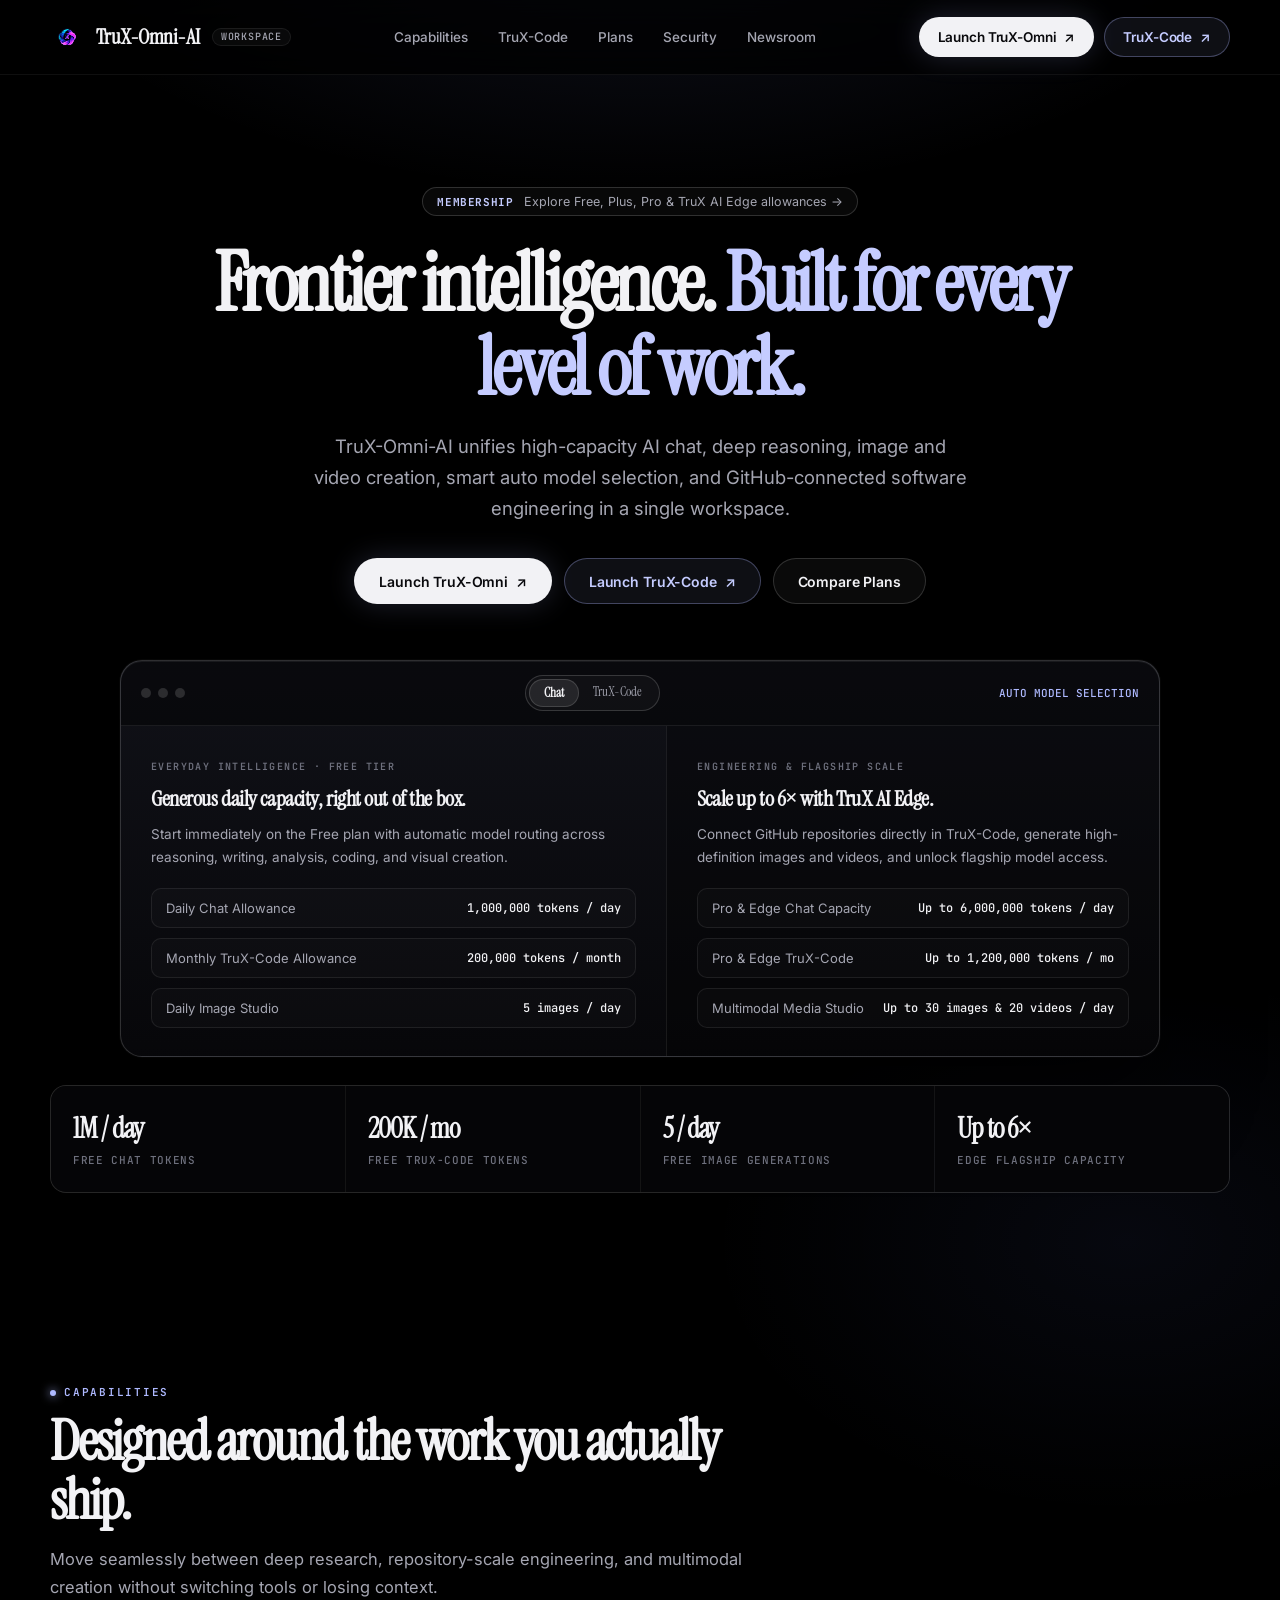
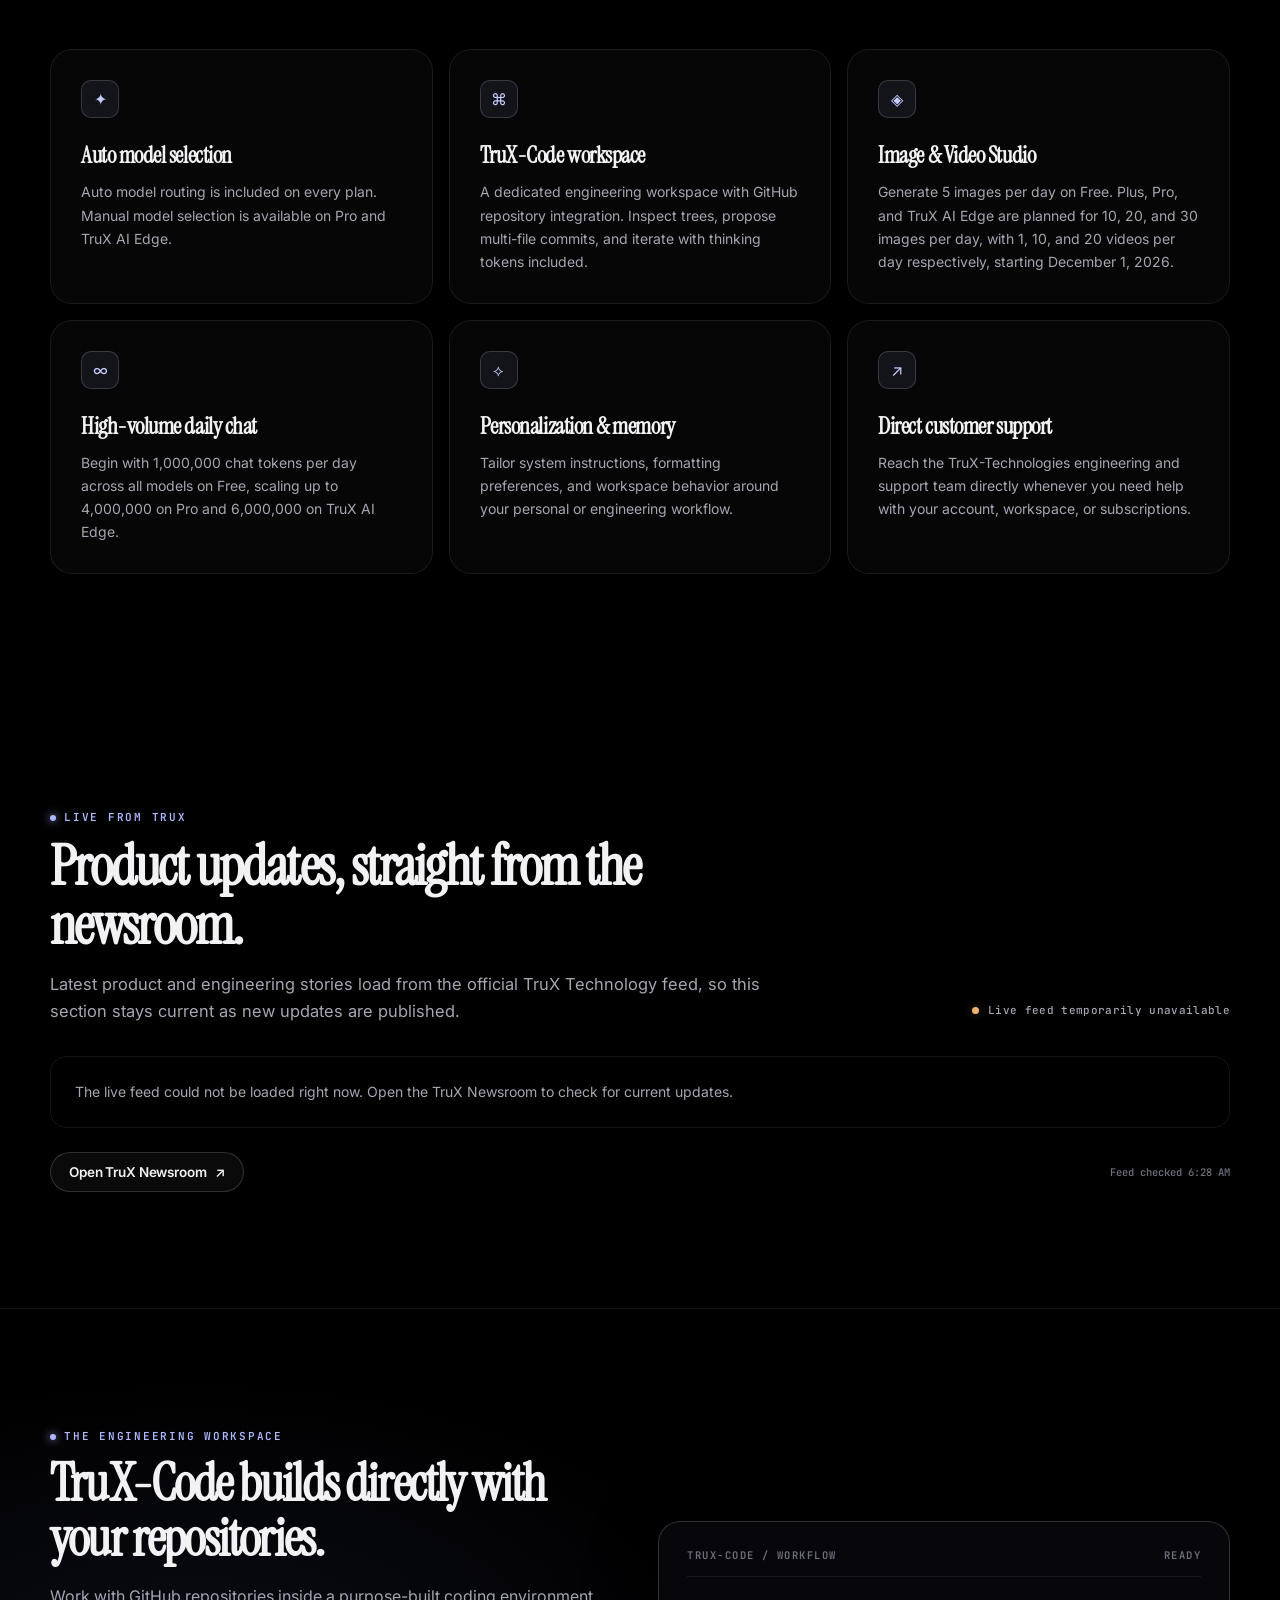
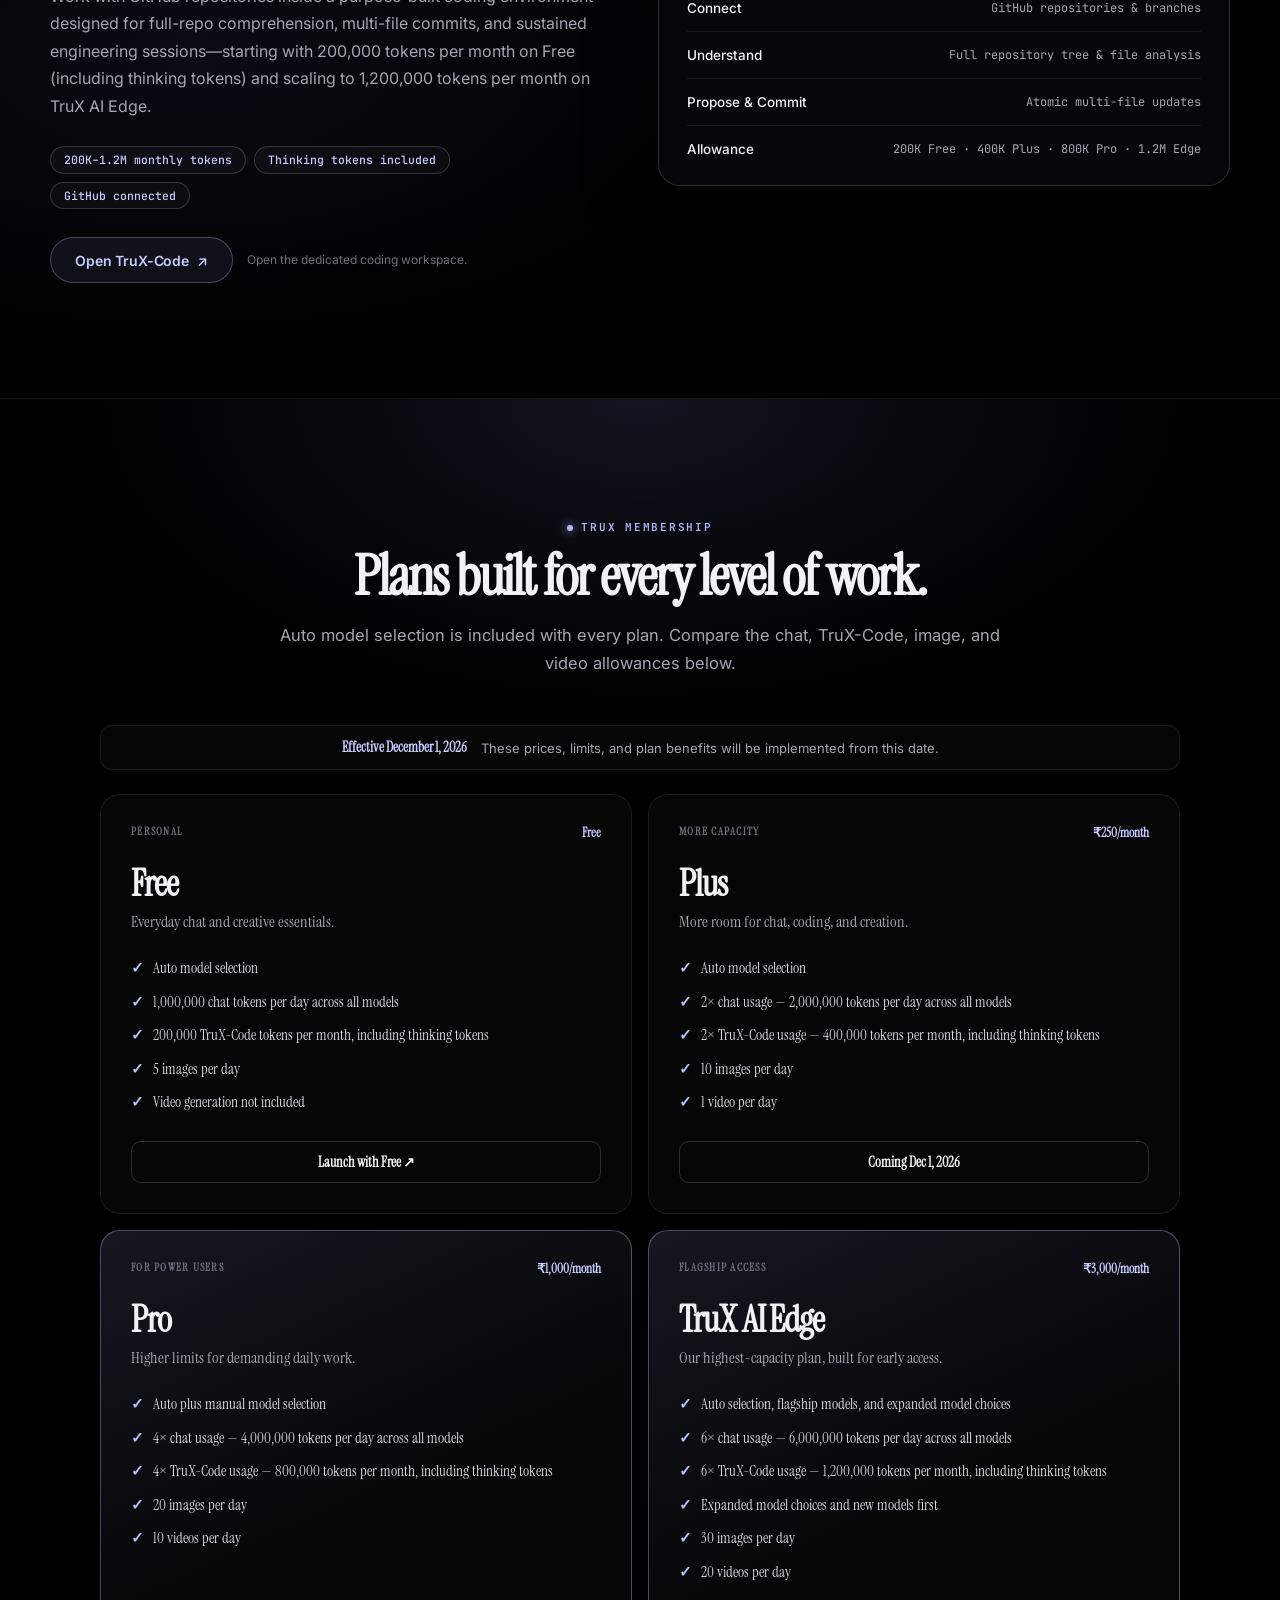
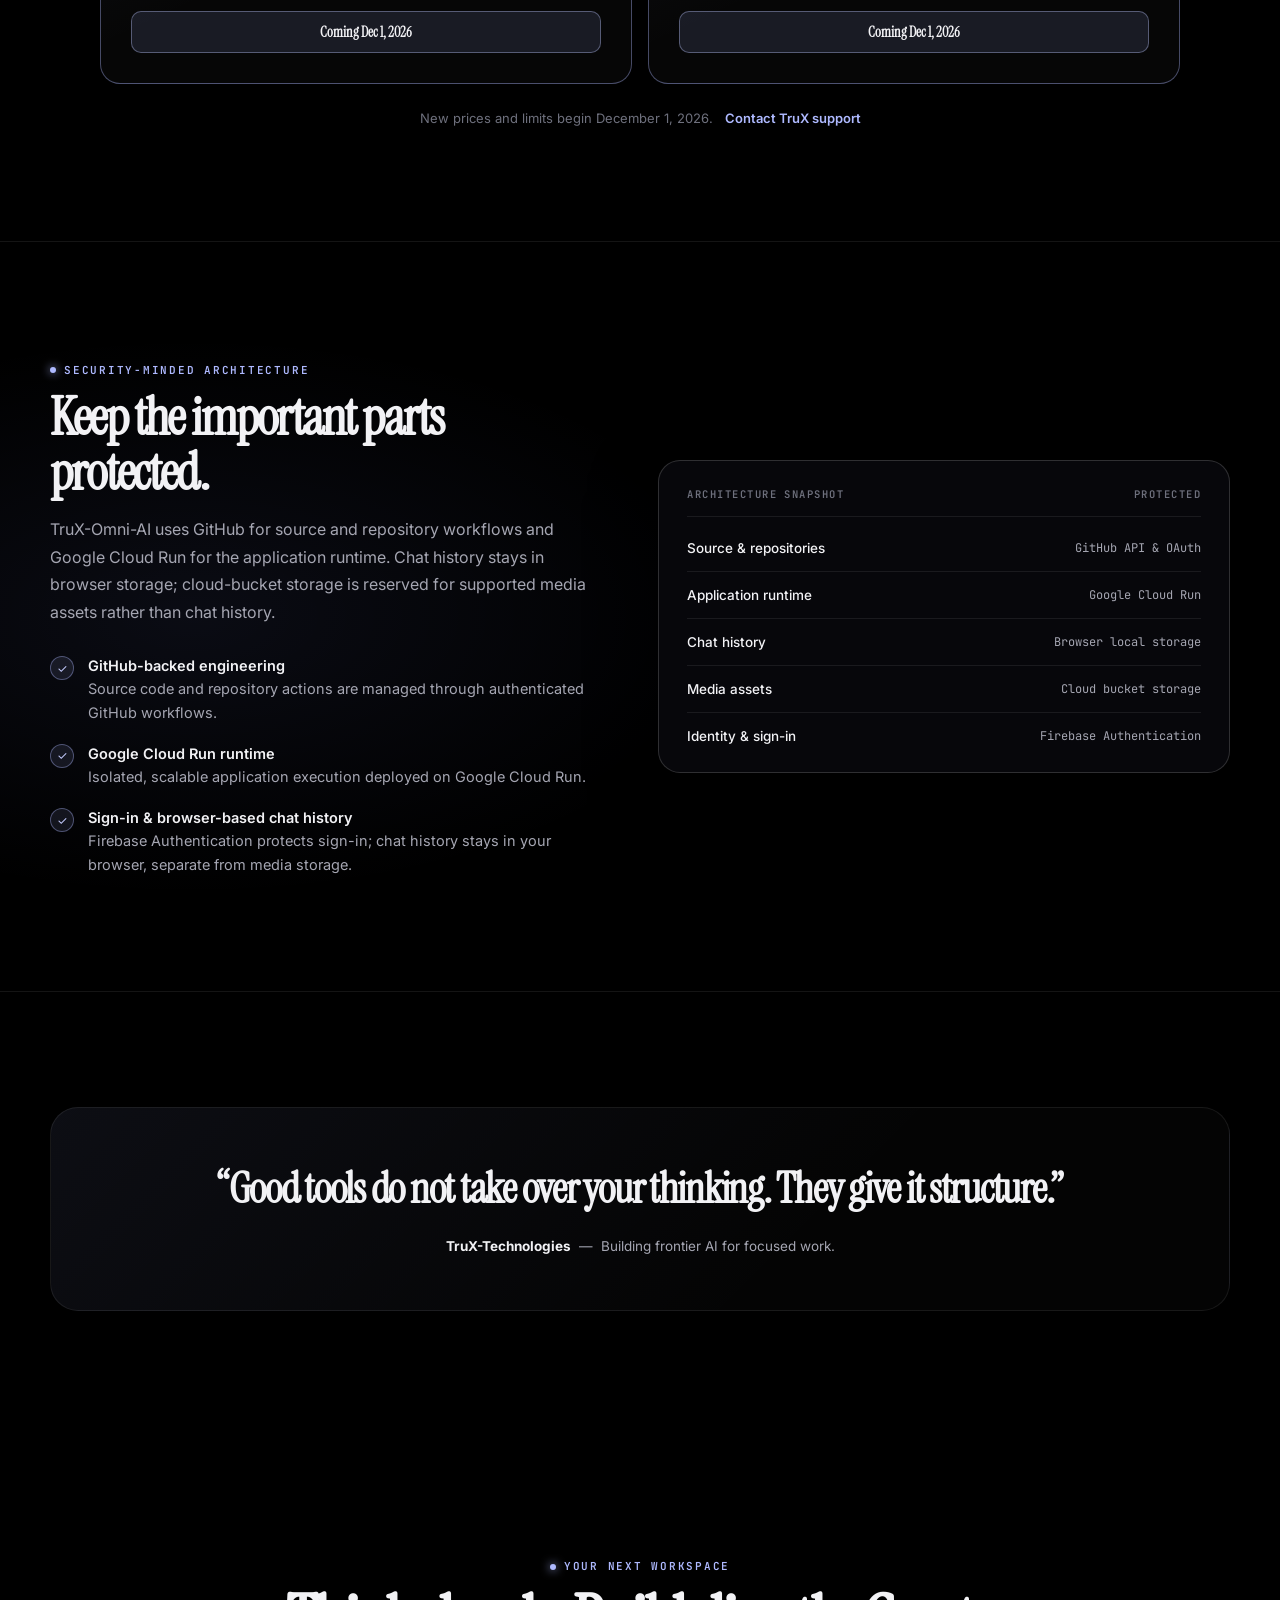
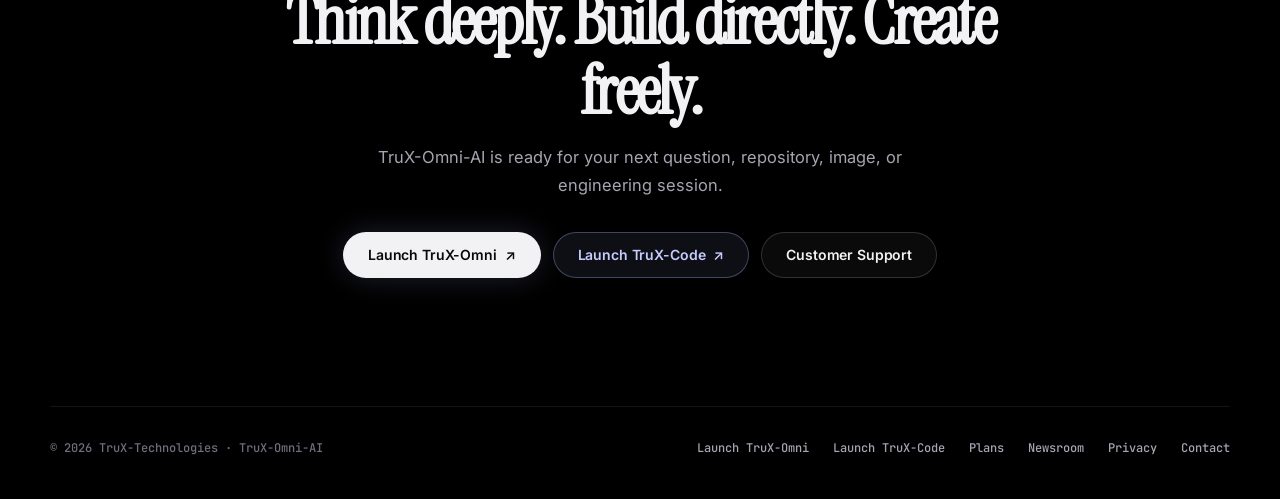
==== commit 6b36815c: "Improve TruX website, add Code launch and live newsroom feed" ====
--- a/index.html
+++ b/index.html
@@ -273,6 +273,24 @@
       border-color: rgba(255, 255, 255, 0.26);
     }
 
+    .btn-code {
+      background: rgba(174, 185, 255, 0.08);
+      color: var(--accent-strong);
+      border-color: rgba(174, 185, 255, 0.32);
+    }
+
+    .btn-code:hover,
+    .btn-code:focus-visible {
+      background: rgba(174, 185, 255, 0.15);
+      border-color: rgba(174, 185, 255, 0.58);
+      box-shadow: 0 8px 28px rgba(132, 149, 255, 0.12);
+      transform: translateY(-1px);
+    }
+
+    .nav-label-short {
+      display: none;
+    }
+
     .btn-lg {
       min-height: 46px;
       padding: 0 24px;
@@ -624,6 +642,128 @@
       line-height: 1.65;
     }
 
+    /* Live newsroom feed */
+    .updates-heading {
+      display: flex;
+      align-items: flex-end;
+      justify-content: space-between;
+      gap: 24px;
+    }
+
+    .updates-heading .section-head {
+      margin-bottom: 30px;
+    }
+
+    .updates-status {
+      display: inline-flex;
+      align-items: center;
+      gap: 9px;
+      flex: 0 0 auto;
+      margin-bottom: 38px;
+      color: var(--txt-2);
+      font: 500 11px/1.4 var(--font-mono);
+      letter-spacing: 0.03em;
+    }
+
+    .updates-status::before {
+      content: "";
+      width: 7px;
+      height: 7px;
+      flex: none;
+      border-radius: 50%;
+      background: #858895;
+    }
+
+    .updates-status.is-live::before {
+      background: #71dca5;
+      box-shadow: 0 0 12px rgba(113, 220, 165, 0.55);
+    }
+
+    .updates-status.is-error::before {
+      background: #f0b36c;
+      box-shadow: 0 0 10px rgba(240, 179, 108, 0.35);
+    }
+
+    .updates-grid {
+      grid-template-columns: repeat(3, minmax(0, 1fr));
+      align-items: stretch;
+    }
+
+    .update-card {
+      min-height: 252px;
+      color: inherit;
+      text-decoration: none;
+    }
+
+    .update-meta {
+      display: flex;
+      align-items: center;
+      justify-content: space-between;
+      gap: 12px;
+      margin-bottom: 20px;
+      color: var(--txt-3);
+      font: 500 10px/1.4 var(--font-mono);
+      letter-spacing: 0.06em;
+      text-transform: uppercase;
+    }
+
+    .update-category {
+      color: var(--accent);
+    }
+
+    .update-card h3 {
+      margin: 0 0 12px;
+      font-family: var(--font-serif);
+      font-size: 22px;
+      font-weight: 600;
+      line-height: 1.16;
+      letter-spacing: -0.02em;
+      color: var(--txt);
+    }
+
+    .update-card p {
+      margin: 0 0 24px;
+      color: var(--txt-2);
+      font-size: 13.5px;
+      line-height: 1.65;
+    }
+
+    .update-link {
+      display: inline-flex;
+      align-items: center;
+      gap: 6px;
+      margin-top: auto;
+      color: var(--accent-strong);
+      font-size: 12.5px;
+      font-weight: 600;
+    }
+
+    .updates-empty {
+      grid-column: 1 / -1;
+      margin: 0;
+      padding: 24px;
+      border: 1px solid var(--line);
+      border-radius: var(--radius-md);
+      color: var(--txt-2);
+      font-size: 14px;
+      line-height: 1.6;
+    }
+
+    .updates-footer {
+      display: flex;
+      align-items: center;
+      justify-content: space-between;
+      gap: 18px;
+      margin-top: 24px;
+    }
+
+    .updates-checked {
+      margin: 0;
+      color: var(--txt-3);
+      font: 500 10.5px/1.5 var(--font-mono);
+      text-align: right;
+    }
+
     /* TruX-Code Showcase */
     .split-section {
       border-top: 1px solid var(--line);
@@ -667,6 +807,20 @@
       background: rgba(255, 255, 255, 0.03);
       color: var(--accent-strong);
       font: 500 11.5px/1 var(--font-mono);
+    }
+
+    .code-actions {
+      display: flex;
+      align-items: center;
+      flex-wrap: wrap;
+      gap: 14px;
+      margin-top: 28px;
+    }
+
+    .code-note {
+      color: var(--txt-3);
+      font-size: 12px;
+      line-height: 1.5;
     }
 
     .terminal-card {
@@ -1021,6 +1175,11 @@
       outline-offset: 4px;
     }
 
+    .btn:focus-visible,
+    .update-card:focus-visible {
+      outline-offset: 5px;
+    }
+
     /* Responsive */
     @media (max-width: 900px) {
       .nav-links {
@@ -1042,6 +1201,24 @@
         grid-template-columns: repeat(2, 1fr);
       }
 
+      .updates-grid {
+        grid-template-columns: repeat(2, minmax(0, 1fr));
+      }
+
+      .updates-heading {
+        flex-direction: column;
+        align-items: flex-start;
+        gap: 0;
+      }
+
+      .updates-heading .section-head {
+        margin-bottom: 20px;
+      }
+
+      .updates-status {
+        margin-bottom: 24px;
+      }
+
       .metrics-strip {
         grid-template-columns: repeat(2, 1fr);
       }
@@ -1056,17 +1233,80 @@
         display: none;
       }
 
+      .navbar {
+        gap: 10px;
+      }
+
+      .brand {
+        gap: 7px;
+        font-size: 15px;
+      }
+
+      .brand-mark {
+        width: 28px;
+        height: 28px;
+      }
+
+      .nav-actions {
+        gap: 4px;
+      }
+
+      .nav-actions .btn {
+        min-height: 34px;
+        padding: 0 8px;
+        gap: 4px;
+        font-size: 10.5px;
+      }
+
+      .nav-label-full {
+        display: none;
+      }
+
+      .nav-label-short {
+        display: inline;
+      }
+
       .bento-grid,
+      .updates-grid,
       .metrics-strip {
         grid-template-columns: 1fr;
       }
 
-      .hero-actions {
+      .hero-actions-main,
+      .hero-actions-final {
+        display: grid;
+        grid-template-columns: repeat(2, minmax(0, 1fr));
+        align-items: stretch;
+        gap: 10px;
+      }
+
+      .hero-actions-main .btn,
+      .hero-actions-final .btn {
+        width: 100%;
+        min-width: 0;
+        padding: 0 10px;
+        font-size: 12px;
+      }
+
+      .hero-actions-main .btn:nth-child(3),
+      .hero-actions-final .btn:nth-child(3) {
+        grid-column: 1 / -1;
+      }
+
+      .updates-footer {
         flex-direction: column;
         align-items: stretch;
       }
 
-      .hero-actions .btn {
+      .updates-checked {
+        text-align: left;
+      }
+
+      .code-actions {
+        align-items: stretch;
+      }
+
+      .code-actions .btn {
         width: 100%;
       }
 
@@ -1082,6 +1322,20 @@
       footer.site-footer {
         flex-direction: column;
         align-items: flex-start;
+      }
+    }
+    @media (prefers-reduced-motion: reduce) {
+      html {
+        scroll-behavior: auto;
+      }
+
+      *,
+      *::before,
+      *::after {
+        scroll-behavior: auto !important;
+        animation-duration: 0.01ms !important;
+        animation-iteration-count: 1 !important;
+        transition-duration: 0.01ms !important;
       }
     }
   </style>
@@ -1093,7 +1347,7 @@
       <nav class="navbar" aria-label="Main navigation">
         <a
           class="brand"
-          href="https://trux-ai-workspace.trux.website/"
+          href="/"
           aria-label="TruX-Omni-AI home"
         >
           <img
@@ -1119,8 +1373,20 @@
           <a
             class="btn btn-primary"
             href="https://trux-ai-workspace.trux.website/"
+            aria-label="Launch TruX-Omni"
           >
-            Launch TruX-Omni <span>↗</span>
+            <span class="nav-label-full">Launch TruX-Omni</span>
+            <span class="nav-label-short">Omni</span>
+            <span aria-hidden="true">↗</span>
+          </a>
+          <a
+            class="btn btn-code"
+            href="https://trux-code.trux.website/"
+            aria-label="Open TruX-Code workspace"
+          >
+            <span class="nav-label-full">TruX-Code</span>
+            <span class="nav-label-short">Code</span>
+            <span aria-hidden="true">↗</span>
           </a>
         </div>
       </nav>
@@ -1144,9 +1410,12 @@
         TruX-Omni-AI unifies high-capacity AI chat, deep reasoning, image and video creation, smart auto model selection, and GitHub-connected software engineering in a single workspace.
       </p>
 
-      <div class="hero-actions">
+      <div class="hero-actions hero-actions-main">
         <a class="btn btn-primary btn-lg" href="https://trux-ai-workspace.trux.website/">
-          Launch TruX-Omni <span>↗</span>
+          Launch TruX-Omni <span aria-hidden="true">↗</span>
+        </a>
+        <a class="btn btn-code btn-lg" href="https://trux-code.trux.website/">
+          Launch TruX-Code <span aria-hidden="true">↗</span>
         </a>
         <a class="btn btn-secondary btn-lg" href="#plans">
           Compare Plans
@@ -1247,7 +1516,7 @@
           <div class="bento-icon">✦</div>
           <h3>Auto model selection</h3>
           <p>
-            Included on every plan. TruX-Omni automatically matches the optimal model and reasoning depth to each prompt—or lets you choose manually.
+            Auto model routing is included on every plan. Manual model selection is available on Pro and TruX AI Edge.
           </p>
         </article>
 
@@ -1263,7 +1532,7 @@
           <div class="bento-icon">◈</div>
           <h3>Image &amp; Video Studio</h3>
           <p>
-            Generate 5 images per day on Free, or scale up to 30 images and 20 videos per day across Plus, Pro, and TruX AI Edge.
+            Generate 5 images per day on Free. Plus, Pro, and TruX AI Edge are planned for 10, 20, and 30 images per day, with 1, 10, and 20 videos per day respectively, starting December 1, 2026.
           </p>
         </article>
 
@@ -1290,6 +1559,27 @@
             Reach the TruX-Technologies engineering and support team directly whenever you need help with your account, workspace, or subscriptions.
           </p>
         </article>
+      </div>
+    </section>
+
+    <!-- Live newsroom updates -->
+    <section id="latest-updates" class="section wrap">
+      <div class="updates-heading">
+        <div class="section-head">
+          <div class="eyebrow"><span class="eyebrow-dot"></span>Live from TruX</div>
+          <h2>Product updates, straight from the newsroom.</h2>
+          <p>Latest product and engineering stories load from the official TruX Technology feed, so this section stays current as new updates are published.</p>
+        </div>
+        <div id="updates-status" class="updates-status" role="status" aria-live="polite">Connecting to the live feed</div>
+      </div>
+
+      <div id="updates-feed" class="bento-grid updates-grid" aria-live="polite">
+        <p class="updates-empty">Loading the latest TruX updates…</p>
+      </div>
+
+      <div class="updates-footer">
+        <a class="btn btn-secondary" href="https://technology.trux.website/">Open TruX Newsroom <span aria-hidden="true">↗</span></a>
+        <p id="updates-checked" class="updates-checked">Waiting for the live feed…</p>
       </div>
     </section>
 
@@ -1306,6 +1596,12 @@
             <span class="pill-tag">200K–1.2M monthly tokens</span>
             <span class="pill-tag">Thinking tokens included</span>
             <span class="pill-tag">GitHub connected</span>
+          </div>
+          <div class="code-actions">
+            <a class="btn btn-code btn-lg" href="https://trux-code.trux.website/">
+              Open TruX-Code <span aria-hidden="true">↗</span>
+            </a>
+            <span class="code-note">Open the dedicated coding workspace.</span>
           </div>
         </div>
 
@@ -1400,7 +1696,7 @@
             <h3>Pro</h3>
             <p class="plan-desc">Higher limits for demanding daily work.</p>
             <ul class="plan-features">
-              <li>Auto model selection</li>
+              <li>Auto plus manual model selection</li>
               <li>4× chat usage — 4,000,000 tokens per day across all models</li>
               <li>4× TruX-Code usage — 800,000 tokens per month, including thinking tokens</li>
               <li>20 images per day</li>
@@ -1420,7 +1716,7 @@
             <h3>TruX AI Edge</h3>
             <p class="plan-desc">Our highest-capacity plan, built for early access.</p>
             <ul class="plan-features">
-              <li>Auto model selection with flagship model access</li>
+              <li>Auto selection, flagship models, and expanded model choices</li>
               <li>6× chat usage — 6,000,000 tokens per day across all models</li>
               <li>6× TruX-Code usage — 1,200,000 tokens per month, including thinking tokens</li>
               <li>Expanded model choices and new models first</li>
@@ -1447,7 +1743,7 @@
           <div class="eyebrow"><span class="eyebrow-dot"></span>Security-minded architecture</div>
           <h2>Keep the important parts protected.</h2>
           <p>
-            TruX-Omni-AI is engineered with a security-focused foundation using GitHub for source and repository workflows, Google Cloud Run for scalable runtime deployment, and secured cloud storage for conversation data.
+            TruX-Omni-AI uses GitHub for source and repository workflows and Google Cloud Run for the application runtime. Chat history stays in browser storage; cloud-bucket storage is reserved for supported media assets rather than chat history.
           </p>
 
           <div class="security-points">
@@ -1470,8 +1766,8 @@
             <div class="security-point">
               <span class="check-badge">✓</span>
               <span>
-                <b>Secured cloud storage &amp; authentication</b><br />
-                Account access is protected by Firebase Authentication with encrypted cloud bucket storage.
+                <b>Sign-in &amp; browser-based chat history</b><br />
+                Firebase Authentication protects sign-in; chat history stays in your browser, separate from media storage.
               </span>
             </div>
           </div>
@@ -1491,8 +1787,12 @@
             <small>Google Cloud Run</small>
           </div>
           <div class="terminal-row">
-            <span>Conversation storage</span>
-            <small>Secured Cloud Bucket</small>
+            <span>Chat history</span>
+            <small>Browser local storage</small>
+          </div>
+          <div class="terminal-row">
+            <span>Media assets</span>
+            <small>Cloud bucket storage</small>
           </div>
           <div class="terminal-row">
             <span>Identity &amp; sign-in</span>
@@ -1522,9 +1822,12 @@
         TruX-Omni-AI is ready for your next question, repository, image, or engineering session.
       </p>
 
-      <div class="hero-actions" style="margin-bottom: 0;">
+      <div class="hero-actions hero-actions-final" style="margin-bottom: 0;">
         <a class="btn btn-primary btn-lg" href="https://trux-ai-workspace.trux.website/">
-          Launch TruX-Omni <span>↗</span>
+          Launch TruX-Omni <span aria-hidden="true">↗</span>
+        </a>
+        <a class="btn btn-code btn-lg" href="https://trux-code.trux.website/">
+          Launch TruX-Code <span aria-hidden="true">↗</span>
         </a>
         <a
           class="btn btn-secondary btn-lg"
@@ -1540,12 +1843,114 @@
     <div>© 2026 TruX-Technologies · TruX-Omni-AI</div>
 
     <div class="footer-links">
-      <a href="https://trux-ai-workspace.trux.website/">Launch Workspace</a>
+      <a href="https://trux-ai-workspace.trux.website/">Launch TruX-Omni</a>
+      <a href="https://trux-code.trux.website/">Launch TruX-Code</a>
       <a href="#plans">Plans</a>
       <a href="https://technology.trux.website/">Newsroom</a>
       <a href="https://privacy.trux.website">Privacy</a>
       <a href="mailto:trux.ai.support@gmail.com?subject=TruX-Omni%20Support%20Request">Contact</a>
     </div>
   </footer>
+
+  <script>
+    (() => {
+      const FEED_URL = "https://technology.trux.website/data/news-index.json";
+      const NEWSROOM_ORIGIN = "https://technology.trux.website";
+      const feed = document.getElementById("updates-feed");
+      const status = document.getElementById("updates-status");
+      const checked = document.getElementById("updates-checked");
+
+      if (!feed || !status || !checked) return;
+
+      function escapeHtml(value) {
+        return String(value ?? "").replace(/[&<>"']/g, (character) => ({
+          "&": "&amp;",
+          "<": "&lt;",
+          ">": "&gt;",
+          '"': "&quot;",
+          "'": "&#39;"
+        })[character]);
+      }
+
+      function storyUrl(value) {
+        try {
+          const url = new URL(String(value ?? ""), NEWSROOM_ORIGIN + "/");
+          return url.origin === NEWSROOM_ORIGIN && url.protocol === "https:" ? url.href : null;
+        } catch {
+          return null;
+        }
+      }
+
+      function setFeedStatus(kind, message) {
+        status.className = "updates-status" + (kind ? " " + kind : "");
+        status.textContent = message;
+      }
+
+      function formatCheckedTime() {
+        checked.textContent = "Feed checked " + new Intl.DateTimeFormat(undefined, {
+          hour: "numeric",
+          minute: "2-digit"
+        }).format(new Date());
+      }
+
+      function renderStory(story) {
+        const url = storyUrl(story.url);
+        if (!url || !String(story.headline ?? "").trim()) return "";
+
+        const published = new Date(story.datePublished);
+        const validDate = !Number.isNaN(published.getTime());
+        const dateLabel = validDate
+          ? new Intl.DateTimeFormat(undefined, { year: "numeric", month: "short", day: "numeric" }).format(published)
+          : "TruX update";
+        const dateTime = validDate ? published.toISOString() : "";
+
+        return '<a class="bento-card update-card" href="' + escapeHtml(url) + '">' +
+          '<div class="update-meta"><span class="update-category">' + escapeHtml(story.category || "UPDATE") +
+          '</span><time datetime="' + escapeHtml(dateTime) + '">' + escapeHtml(dateLabel) + '</time></div>' +
+          '<h3>' + escapeHtml(story.headline) + '</h3>' +
+          '<p>' + escapeHtml(story.description || "Read the full update from the TruX Technology newsroom.") + '</p>' +
+          '<span class="update-link">Read story <span aria-hidden="true">↗</span></span></a>';
+      }
+
+      async function loadLiveUpdates() {
+        try {
+          const response = await fetch(FEED_URL, {
+            cache: "no-store",
+            headers: { "Accept": "application/json" }
+          });
+          if (!response.ok) throw new Error("The newsroom feed returned " + response.status);
+
+          const stories = await response.json();
+          if (!Array.isArray(stories)) throw new Error("The newsroom feed has an unexpected format");
+
+          const latest = stories
+            .filter((story) => story && storyUrl(story.url) && String(story.headline ?? "").trim())
+            .sort((a, b) => {
+              const timeA = new Date(a.datePublished).getTime();
+              const timeB = new Date(b.datePublished).getTime();
+              return (Number.isNaN(timeB) ? 0 : timeB) - (Number.isNaN(timeA) ? 0 : timeA);
+            })
+            .slice(0, 3);
+
+          const cards = latest.map(renderStory).filter(Boolean);
+          feed.innerHTML = cards.length
+            ? cards.join("")
+            : '<p class="updates-empty">No newsroom stories are published yet. Visit the newsroom for the latest product information.</p>';
+
+          setFeedStatus("is-live", "Live newsroom feed connected");
+          formatCheckedTime();
+        } catch (error) {
+          feed.innerHTML = '<p class="updates-empty">The live feed could not be loaded right now. Open the TruX Newsroom to check for current updates.</p>';
+          setFeedStatus("is-error", "Live feed temporarily unavailable");
+          formatCheckedTime();
+        }
+      }
+
+      loadLiveUpdates();
+      window.setInterval(() => {
+        if (document.visibilityState === "visible") loadLiveUpdates();
+      }, 5 * 60 * 1000);
+    })();
+  </script>
 </body>
 </html>
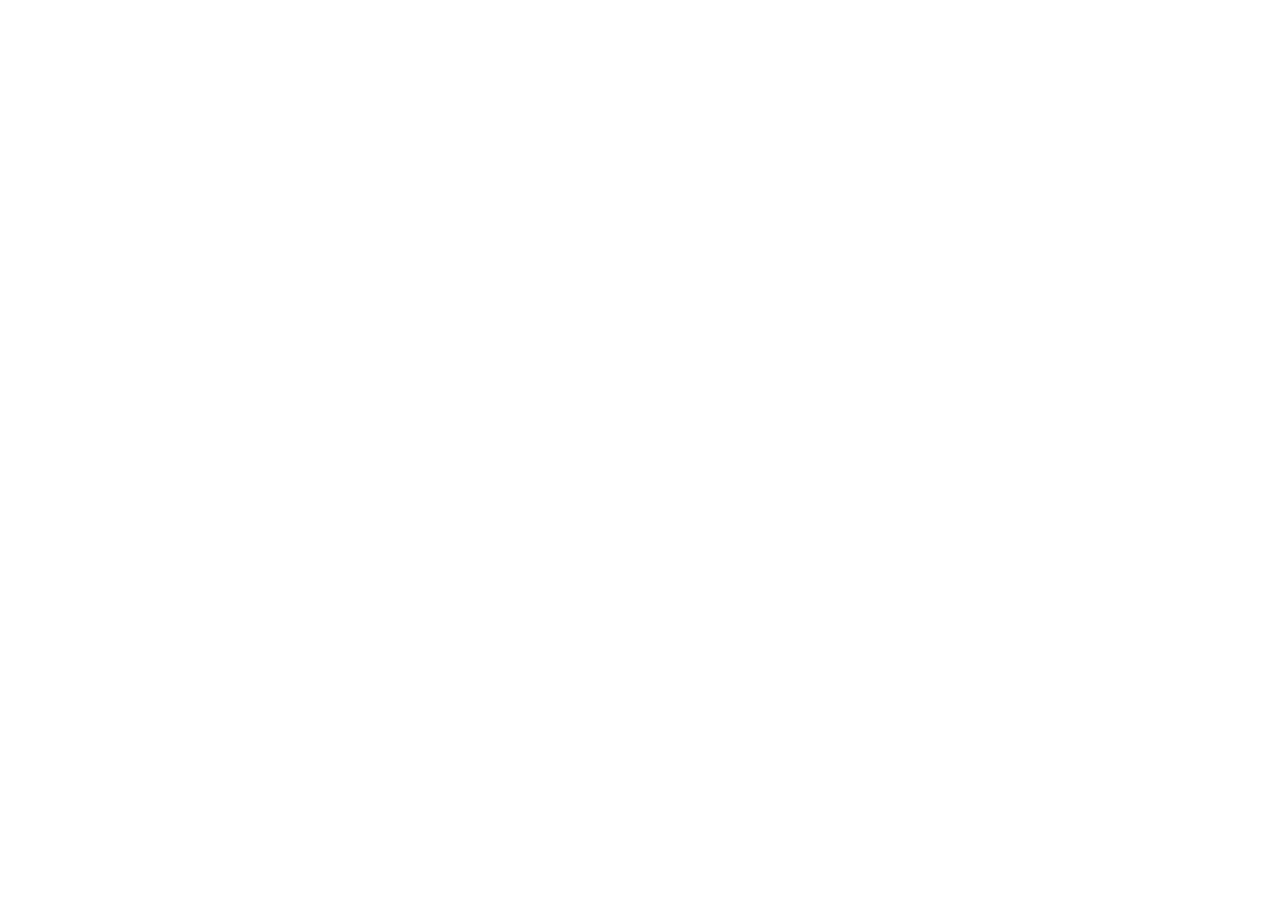
==== commit fbc4240a: "Rework TruX website product info and light-blue UX" ====
--- a/index.html
+++ b/index.html
@@ -3,7 +3,7 @@
 <head>
   <meta charset="utf-8" />
   <meta name="viewport" content="width=device-width, initial-scale=1" />
-  <meta name="description" content="TruX-Omni-AI — the frontier AI workspace for deep reasoning, multimodal chat, image & video generation, and GitHub-connected engineering with TruX-Code." />
+  <meta name="description" content="TruX-Technologies builds TruX-Omni, an AI workspace for research and multimodal creation, and TruX-Code, a dedicated coding workspace for GitHub repository workflows." />
 
   <meta name="robots" content="index, follow, max-image-preview:large, max-snippet:-1, max-video-preview:-1" />
   <meta name="googlebot" content="index, follow, max-image-preview:large, max-snippet:-1, max-video-preview:-1" />
@@ -16,23 +16,23 @@
   <link rel="apple-touch-icon" href="/favicon.png" sizes="48x48" />
   <link rel="manifest" href="/manifest.json" />
 
-  <meta name="application-name" content="TruX-Omni-AI" />
-  <meta name="apple-mobile-web-app-title" content="TruX-Omni-AI" />
+  <meta name="application-name" content="TruX-Technologies" />
+  <meta name="apple-mobile-web-app-title" content="TruX" />
   <meta property="og:type" content="website" />
   <meta property="og:url" content="https://www.trux.website/" />
-  <meta property="og:site_name" content="TruX-Omni-AI" />
-  <meta property="og:title" content="TruX-Omni-AI — Frontier Intelligence & Engineering Workspace" />
-  <meta property="og:description" content="Meet TruX-Omni-AI: unified chat, deep reasoning, image and video studio, auto model selection, and GitHub-connected coding with TruX-Code." />
+  <meta property="og:site_name" content="TruX-Technologies" />
+  <meta property="og:title" content="TruX-Technologies | TruX-Omni & TruX-Code" />
+  <meta property="og:description" content="Explore TruX-Omni for AI chat, research, and creative work, plus TruX-Code for GitHub-connected software engineering." />
   <meta property="og:image" content="https://www.trux.website/icon-48.svg" />
   <meta property="og:image:alt" content="TruX-Omni-AI logo" />
 
   <meta name="twitter:card" content="summary_large_image" />
-  <meta name="twitter:title" content="TruX-Omni-AI — Frontier Intelligence & Engineering Workspace" />
-  <meta name="twitter:description" content="Unified AI workspace with auto model selection, 1M+ daily chat tokens, image & video creation, and TruX-Code." />
+  <meta name="twitter:title" content="TruX-Technologies | TruX-Omni & TruX-Code" />
+  <meta name="twitter:description" content="AI chat, research, and media creation with TruX-Omni; GitHub-connected software engineering with TruX-Code." />
   <meta name="twitter:image" content="https://www.trux.website/icon-48.svg" />
   <meta name="referrer" content="strict-origin-when-cross-origin" />
 
-  <title>TruX-Omni-AI | Frontier AI Workspace &amp; TruX-Code</title>
+  <title>TruX-Technologies | TruX-Omni AI Workspace &amp; TruX-Code</title>
 
   <script type="application/ld+json">
     {
@@ -41,30 +41,55 @@
         {
           "@type": "WebSite",
           "@id": "https://www.trux.website/#website",
-          "name": "TruX-Omni-AI",
-          "alternateName": ["TruX-Omni", "TruX AI", "TruX"],
+          "name": "TruX-Technologies",
+          "alternateName": ["TruX AI", "TruX-Omni"],
           "url": "https://www.trux.website/",
-          "description": "The unified AI workspace for chat, deep reasoning, image and video generation, and TruX-Code.",
-          "publisher": {
-            "@id": "https://www.trux.website/#organization"
-          }
+          "description": "TruX-Technologies builds TruX-Omni, an AI workspace for research and multimodal creation, and TruX-Code, a dedicated coding workspace for GitHub repository workflows.",
+          "publisher": {"@id": "https://www.trux.website/#organization"}
         },
         {
           "@type": "Organization",
           "@id": "https://www.trux.website/#organization",
-          "name": "TruX-Omni-AI",
+          "name": "TruX-Technologies",
           "legalName": "TruX-Technologies",
           "url": "https://www.trux.website/",
+          "description": "A software team developing AI workspaces for research, creative work, and software engineering.",
           "logo": {
             "@type": "ImageObject",
             "url": "https://www.trux.website/favicon.png",
             "width": 48,
             "height": 48
+          },
+          "contactPoint": {
+            "@type": "ContactPoint",
+            "contactType": "customer support",
+            "email": "trux.ai.support@gmail.com",
+            "availableLanguage": ["English"]
           }
+        },
+        {
+          "@type": "SoftwareApplication",
+          "@id": "https://www.trux.website/#trux-omni",
+          "name": "TruX-Omni",
+          "applicationCategory": "ProductivityApplication",
+          "operatingSystem": "Web browser",
+          "url": "https://trux-ai-workspace.trux.website/",
+          "description": "An AI workspace for conversation, reasoning, research, and image and video creation.",
+          "featureList": ["Conversational AI and reasoning", "Automatic model selection", "Image and video creation", "Personalized workspace settings"]
+        },
+        {
+          "@type": "SoftwareApplication",
+          "@id": "https://www.trux.website/#trux-code",
+          "name": "TruX-Code",
+          "applicationCategory": "DeveloperApplication",
+          "operatingSystem": "Web browser",
+          "url": "https://trux-code.trux.website/",
+          "description": "A dedicated coding workspace for understanding repositories, working across project files, and GitHub-connected engineering workflows.",
+          "featureList": ["GitHub repository integration", "Repository and file analysis", "Multi-file coding workflows"]
         }
       ]
     }
-  </script>
+
 
   <link rel="preconnect" href="https://fonts.googleapis.com" />
   <link rel="preconnect" href="https://fonts.gstatic.com" crossorigin />
@@ -87,19 +112,19 @@
       --bg-elevated: #07070a;
       --surface: rgba(255, 255, 255, 0.024);
       --surface-strong: rgba(255, 255, 255, 0.042);
-      --surface-featured: linear-gradient(155deg, rgba(163, 176, 255, 0.13), rgba(255, 255, 255, 0.022) 60%);
+      --surface-featured: linear-gradient(155deg, rgba(108, 181, 255, 0.13), rgba(255, 255, 255, 0.022) 60%);
       --line: rgba(255, 255, 255, 0.08);
       --line-strong: rgba(255, 255, 255, 0.16);
-      --line-accent: rgba(174, 185, 255, 0.38);
+      --line-accent: rgba(125, 194, 255, 0.38);
 
       --txt: #f2f2f5;
       --txt-2: #a5a6b2;
       --txt-3: #6e707d;
       --txt-4: #4d4f5c;
 
-      --accent: #aeb9ff;
-      --accent-strong: #c5ccff;
-      --accent-glow: rgba(132, 149, 255, 0.18);
+      --accent: #8ecbff;
+      --accent-strong: #c6e8ff;
+      --accent-glow: rgba(75, 163, 255, 0.18);
 
       --font-serif: "Anthropic Serif", "Instrument Serif", Georgia, "Times New Roman", serif;
       --font-sans: "Inter", -apple-system, BlinkMacSystemFont, "Segoe UI", Roboto, sans-serif;
@@ -126,8 +151,8 @@
       margin: 0;
       color: var(--txt);
       background:
-        radial-gradient(960px 480px at 50% -140px, rgba(136, 152, 255, 0.14), transparent 70%),
-        radial-gradient(640px 420px at 88% 18%, rgba(112, 136, 255, 0.06), transparent 65%),
+        radial-gradient(960px 480px at 50% -140px, rgba(87, 173, 255, 0.14), transparent 70%),
+        radial-gradient(640px 420px at 88% 18%, rgba(76, 160, 255, 0.06), transparent 65%),
         var(--bg);
       font-family: var(--font-sans);
       overflow-x: hidden;
@@ -249,16 +274,16 @@
     }
 
     .btn-primary {
-      background: #f2f2f5;
-      color: #09090c;
-      box-shadow: 0 0 28px rgba(174, 185, 255, 0.18);
+      background: var(--accent);
+      color: #07111d;
+      box-shadow: 0 0 28px rgba(125, 194, 255, 0.18);
     }
 
     .btn-primary:hover,
     .btn-primary:focus-visible {
-      background: #ffffff;
+      background: #d8efff;
       transform: translateY(-1px);
-      box-shadow: 0 8px 30px rgba(174, 185, 255, 0.28);
+      box-shadow: 0 8px 30px rgba(125, 194, 255, 0.28);
     }
 
     .btn-secondary {
@@ -274,16 +299,16 @@
     }
 
     .btn-code {
-      background: rgba(174, 185, 255, 0.08);
+      background: rgba(125, 194, 255, 0.08);
       color: var(--accent-strong);
-      border-color: rgba(174, 185, 255, 0.32);
+      border-color: rgba(125, 194, 255, 0.32);
     }
 
     .btn-code:hover,
     .btn-code:focus-visible {
-      background: rgba(174, 185, 255, 0.15);
-      border-color: rgba(174, 185, 255, 0.58);
-      box-shadow: 0 8px 28px rgba(132, 149, 255, 0.12);
+      background: rgba(125, 194, 255, 0.15);
+      border-color: rgba(125, 194, 255, 0.58);
+      box-shadow: 0 8px 28px rgba(75, 163, 255, 0.12);
       transform: translateY(-1px);
     }
 
@@ -340,7 +365,7 @@
 
     .hero-badge:hover {
       border-color: var(--line-accent);
-      background: rgba(174, 185, 255, 0.06);
+      background: rgba(125, 194, 255, 0.06);
       color: var(--txt);
     }
 
@@ -621,7 +646,7 @@
       margin-bottom: 22px;
       border: 1px solid var(--line-strong);
       border-radius: 10px;
-      background: rgba(174, 185, 255, 0.08);
+      background: rgba(125, 194, 255, 0.08);
       color: var(--accent-strong);
       font-size: 16px;
     }
@@ -640,6 +665,53 @@
       color: var(--txt-2);
       font-size: 14px;
       line-height: 1.65;
+    }
+
+    .product-grid {
+      grid-template-columns: repeat(2, minmax(0, 1fr));
+      gap: 18px;
+    }
+
+    .product-card {
+      min-height: 300px;
+      padding: clamp(26px, 3.5vw, 38px);
+    }
+
+    .product-kicker {
+      margin: 0 0 10px;
+      color: var(--accent);
+      font: 600 10.5px/1.4 var(--font-mono);
+      letter-spacing: 0.12em;
+      text-transform: uppercase;
+    }
+
+    .product-card h3 {
+      margin-bottom: 12px;
+      font-size: clamp(28px, 3vw, 36px);
+    }
+
+    .product-card p {
+      max-width: 480px;
+      margin-bottom: 26px;
+      font-size: 14.5px;
+    }
+
+    .product-link {
+      display: inline-flex;
+      align-items: center;
+      gap: 8px;
+      align-self: flex-start;
+      margin-top: auto;
+      color: var(--accent-strong);
+      font-size: 13px;
+      font-weight: 650;
+      text-decoration: none;
+    }
+
+    .product-link:hover {
+      color: #e1f3ff;
+      text-decoration: underline;
+      text-underline-offset: 4px;
     }
 
     /* Live newsroom feed */
@@ -768,7 +840,7 @@
     .split-section {
       border-top: 1px solid var(--line);
       border-bottom: 1px solid var(--line);
-      background: radial-gradient(800px 400px at 15% 50%, rgba(132, 149, 255, 0.08), transparent 70%);
+      background: radial-gradient(800px 400px at 15% 50%, rgba(75, 163, 255, 0.08), transparent 70%);
     }
 
     .split-grid {
@@ -869,187 +941,6 @@
       font-family: var(--font-mono);
       font-size: 12px;
       text-align: right;
-    }
-
-    /* Plans & Membership Section (Exact parity with TruX-Omni Plans UI) */
-    .plans-section {
-      position: relative;
-      background: radial-gradient(760px 420px at 50% 0%, rgba(146, 159, 255, 0.12), transparent 72%);
-    }
-
-    .plans-launch-note {
-      display: flex;
-      align-items: center;
-      justify-content: center;
-      flex-wrap: wrap;
-      gap: 8px 14px;
-      max-width: 1080px;
-      margin: 0 auto 24px;
-      padding: 13px 18px;
-      border: 1px solid var(--line);
-      border-radius: 12px;
-      background: rgba(255, 255, 255, 0.025);
-      text-align: center;
-    }
-
-    .plans-launch-note strong {
-      color: var(--accent-strong);
-      font-family: var(--font-serif);
-      font-size: 13.5px;
-      font-weight: 700;
-    }
-
-    .plans-launch-note span {
-      color: var(--txt-2);
-      font-size: 13px;
-    }
-
-    .plans-grid {
-      display: grid;
-      grid-template-columns: repeat(2, minmax(0, 1fr));
-      gap: 16px;
-      max-width: 1080px;
-      margin: 0 auto;
-      align-items: stretch;
-    }
-
-    .plan-card {
-      position: relative;
-      display: flex;
-      flex-direction: column;
-      min-height: 410px;
-      padding: 30px;
-      border: 1px solid var(--line);
-      border-radius: 20px;
-      background: rgba(255, 255, 255, 0.022);
-      transition: border-color 0.22s ease, transform 0.22s ease;
-    }
-
-    .plan-card:hover {
-      border-color: var(--line-strong);
-    }
-
-    .plan-card.plan-featured {
-      border-color: var(--line-accent);
-      background: var(--surface-featured);
-    }
-
-    .plan-top {
-      display: flex;
-      align-items: flex-start;
-      justify-content: space-between;
-      gap: 12px;
-      color: var(--txt-3);
-      font: 700 10.5px/1.4 var(--font-serif);
-      letter-spacing: 0.12em;
-      text-transform: uppercase;
-    }
-
-    .plan-top strong {
-      color: var(--accent-strong);
-      font-family: var(--font-serif);
-      font-size: 12.5px;
-      font-weight: 700;
-      letter-spacing: 0;
-      text-transform: none;
-      white-space: nowrap;
-    }
-
-    .plan-card h3 {
-      margin: 22px 0 8px;
-      color: var(--txt);
-      font-family: var(--font-serif);
-      font-size: 36px;
-      font-weight: 600;
-      line-height: 1.06;
-      letter-spacing: -0.03em;
-    }
-
-    .plan-card .plan-desc {
-      margin: 0;
-      color: var(--txt-2);
-      font-family: var(--font-serif);
-      font-size: 15.5px;
-      line-height: 1.5;
-    }
-
-    .plan-features {
-      display: flex;
-      flex-direction: column;
-      gap: 12px;
-      margin: 24px 0 28px;
-      padding: 0;
-      list-style: none;
-      color: #d6d7e0;
-      font-family: var(--font-serif);
-      font-size: 14.5px;
-      line-height: 1.48;
-      flex: 1;
-    }
-
-    .plan-features li {
-      position: relative;
-      padding-left: 22px;
-    }
-
-    .plan-features li::before {
-      content: "✓";
-      position: absolute;
-      left: 0;
-      top: 0;
-      color: #b9c4ff;
-      font-weight: 600;
-    }
-
-    .plan-action {
-      display: inline-flex;
-      align-items: center;
-      justify-content: center;
-      width: 100%;
-      min-height: 42px;
-      margin-top: auto;
-      padding: 10px 14px;
-      border: 1px solid var(--line-strong);
-      border-radius: 10px;
-      background: transparent;
-      color: var(--txt);
-      font-family: var(--font-serif);
-      font-size: 14px;
-      font-weight: 600;
-      text-decoration: none;
-      transition: border-color 0.2s ease, background 0.2s ease;
-    }
-
-    .plan-action:hover {
-      border-color: rgba(190, 200, 255, 0.48);
-      background: rgba(190, 200, 255, 0.08);
-    }
-
-    .plan-featured .plan-action {
-      border-color: rgba(190, 200, 255, 0.37);
-      background: rgba(167, 180, 255, 0.12);
-    }
-
-    .plans-footnote {
-      display: flex;
-      justify-content: center;
-      align-items: center;
-      flex-wrap: wrap;
-      gap: 12px;
-      margin: 26px auto 0;
-      color: var(--txt-3);
-      font-size: 13px;
-      text-align: center;
-    }
-
-    .plans-footnote a {
-      color: var(--accent);
-      font-weight: 600;
-      text-decoration: none;
-    }
-
-    .plans-footnote a:hover {
-      text-decoration: underline;
     }
 
     /* Security & Architecture */
@@ -1082,7 +973,7 @@
       margin-top: 2px;
       border: 1px solid var(--line-accent);
       border-radius: 50%;
-      background: rgba(174, 185, 255, 0.1);
+      background: rgba(125, 194, 255, 0.1);
       color: var(--accent-strong);
       font-size: 12px;
     }
@@ -1092,7 +983,7 @@
       padding: clamp(36px, 5vw, 56px);
       border: 1px solid var(--line);
       border-radius: var(--radius-xl);
-      background: linear-gradient(135deg, rgba(163, 176, 255, 0.08), rgba(255, 255, 255, 0.015) 65%);
+      background: linear-gradient(135deg, rgba(108, 181, 255, 0.08), rgba(255, 255, 255, 0.015) 65%);
       text-align: center;
     }
 
@@ -1188,7 +1079,7 @@
 
       .preview-body,
       .split-grid,
-      .plans-grid {
+      .product-grid {
         grid-template-columns: 1fr;
       }
 
@@ -1308,15 +1199,6 @@
 
       .code-actions .btn {
         width: 100%;
-      }
-
-      .plan-card {
-        min-height: auto;
-        padding: 24px;
-      }
-
-      .plan-card h3 {
-        font-size: 30px;
       }
 
       footer.site-footer {
@@ -1348,23 +1230,23 @@
         <a
           class="brand"
           href="/"
-          aria-label="TruX-Omni-AI home"
+          aria-label="TruX-Technologies home"
         >
           <img
             class="brand-mark"
             src="/icon-48.svg"
-            alt="TruX-Omni-AI logo"
+            alt="TruX-Technologies logo"
             width="34"
             height="34"
           />
-          <span>TruX-Omni-AI</span>
-          <span class="brand-tag">Workspace</span>
+          <span>TruX-Technologies</span>
+          <span class="brand-tag">AI products</span>
         </a>
 
         <div class="nav-links">
+          <a href="#products">Products</a>
           <a href="#capabilities">Capabilities</a>
-          <a href="#trux-code">TruX-Code</a>
-          <a href="#plans">Plans</a>
+          <a href="#about">About</a>
           <a href="#security">Security</a>
           <a href="https://technology.trux.website/">Newsroom</a>
         </div>
@@ -1396,18 +1278,18 @@
   <main id="top">
     <!-- Hero -->
     <section class="hero wrap">
-      <a class="hero-badge" href="#plans">
-        <strong>Membership</strong>
-        <span>Explore Free, Plus, Pro &amp; TruX AI Edge allowances →</span>
+      <a class="hero-badge" href="#products">
+        <strong>TruX-Technologies</strong>
+        <span>Two focused AI products for real work →</span>
       </a>
 
       <h1>
-        Frontier intelligence.
-        <em>Built for every level of work.</em>
+        Tools for thinking, creating, and building.
+        <em>Meet TruX-Omni and TruX-Code.</em>
       </h1>
 
       <p class="hero-lede">
-        TruX-Omni-AI unifies high-capacity AI chat, deep reasoning, image and video creation, smart auto model selection, and GitHub-connected software engineering in a single workspace.
+        TruX-Technologies develops two connected products: TruX-Omni, an AI workspace for conversation, research, and creative work; and TruX-Code, a dedicated coding workspace for GitHub-connected software engineering.
       </p>
 
       <div class="hero-actions hero-actions-main">
@@ -1417,8 +1299,8 @@
         <a class="btn btn-code btn-lg" href="https://trux-code.trux.website/">
           Launch TruX-Code <span aria-hidden="true">↗</span>
         </a>
-        <a class="btn btn-secondary btn-lg" href="#plans">
-          Compare Plans
+        <a class="btn btn-secondary btn-lg" href="#products">
+          Explore Products
         </a>
       </div>
 
@@ -1435,69 +1317,106 @@
 
         <div class="preview-body">
           <div class="preview-pane">
-            <span class="pane-tag">EVERYDAY INTELLIGENCE · FREE TIER</span>
-            <h3>Generous daily capacity, right out of the box.</h3>
+            <span class="pane-tag">TRUX-OMNI / AI WORKSPACE</span>
+            <h3>Think, research, and create in one place.</h3>
             <p>
-              Start immediately on the Free plan with automatic model routing across reasoning, writing, analysis, coding, and visual creation.
+              Use conversational AI for exploration, drafting, analysis, and problem-solving, with image and video creation available in the same workspace.
             </p>
             <div class="spec-list">
               <div class="spec-row">
-                <span>Daily Chat Allowance</span>
-                <strong>1,000,000 tokens / day</strong>
+                <span>Core experience</span>
+                <strong>AI chat &amp; reasoning</strong>
               </div>
               <div class="spec-row">
-                <span>Monthly TruX-Code Allowance</span>
-                <strong>200,000 tokens / month</strong>
+                <span>Creative tools</span>
+                <strong>Image &amp; video creation</strong>
               </div>
               <div class="spec-row">
-                <span>Daily Image Studio</span>
-                <strong>5 images / day</strong>
+                <span>Model workflow</span>
+                <strong>Automatic selection</strong>
               </div>
             </div>
           </div>
 
           <div class="preview-pane">
-            <span class="pane-tag">ENGINEERING &amp; FLAGSHIP SCALE</span>
-            <h3>Scale up to 6× with TruX AI Edge.</h3>
+            <span class="pane-tag">TRUX-CODE / ENGINEERING</span>
+            <h3>Work with repositories and real codebases.</h3>
             <p>
-              Connect GitHub repositories directly in TruX-Code, generate high-definition images and videos, and unlock flagship model access.
+              A dedicated coding environment for understanding project structure, reviewing files, preparing changes, and working with GitHub repositories.
             </p>
             <div class="spec-list">
               <div class="spec-row">
-                <span>Pro &amp; Edge Chat Capacity</span>
-                <strong>Up to 6,000,000 tokens / day</strong>
+                <span>Repository workflow</span>
+                <strong>GitHub integration</strong>
               </div>
               <div class="spec-row">
-                <span>Pro &amp; Edge TruX-Code</span>
-                <strong>Up to 1,200,000 tokens / mo</strong>
+                <span>Engineering tasks</span>
+                <strong>Multi-file analysis &amp; edits</strong>
               </div>
               <div class="spec-row">
-                <span>Multimodal Media Studio</span>
-                <strong>Up to 30 images &amp; 20 videos / day</strong>
+                <span>Environment</span>
+                <strong>Focused coding workspace</strong>
               </div>
             </div>
           </div>
         </div>
       </div>
 
-      <!-- Metrics Strip -->
-      <div class="metrics-strip">
+      <!-- Product overview strip -->
+      <div class="metrics-strip" aria-label="Product overview">
         <div class="metric-cell">
-          <strong>1M / day</strong>
-          <span>Free Chat Tokens</span>
+          <strong>Omni</strong>
+          <span>AI chat &amp; creation</span>
         </div>
         <div class="metric-cell">
-          <strong>200K / mo</strong>
-          <span>Free TruX-Code Tokens</span>
+          <strong>Code</strong>
+          <span>Software engineering</span>
         </div>
         <div class="metric-cell">
-          <strong>5 / day</strong>
-          <span>Free Image Generations</span>
+          <strong>Visuals</strong>
+          <span>Image &amp; video tools</span>
         </div>
         <div class="metric-cell">
-          <strong>Up to 6×</strong>
-          <span>Edge Flagship Capacity</span>
+          <strong>GitHub</strong>
+          <span>Repository workflows</span>
         </div>
+      </div>
+    </section>
+
+    <!-- Products -->
+    <section id="products" class="section wrap">
+      <div class="section-head">
+        <div class="eyebrow"><span class="eyebrow-dot"></span>Our products</div>
+        <h2>Two products. Different jobs. A shared focus on useful work.</h2>
+        <p>
+          TruX-Omni helps people explore ideas and create with AI. TruX-Code focuses on software engineering and repository-based work, with each product designed around its own workflow.
+        </p>
+      </div>
+
+      <div class="bento-grid product-grid">
+        <article class="bento-card product-card">
+          <div class="bento-icon" aria-hidden="true">✦</div>
+          <div class="product-kicker">AI workspace</div>
+          <h3>TruX-Omni</h3>
+          <p>
+            A conversational AI workspace for reasoning, research, writing, analysis, and creative exploration. It includes automatic model selection plus image and video creation tools, so users can move between text and visual tasks in one place.
+          </p>
+          <a class="product-link" href="https://trux-ai-workspace.trux.website/">
+            Open TruX-Omni <span aria-hidden="true">↗</span>
+          </a>
+        </article>
+
+        <article class="bento-card product-card">
+          <div class="bento-icon" aria-hidden="true">⌘</div>
+          <div class="product-kicker">Engineering workspace</div>
+          <h3>TruX-Code</h3>
+          <p>
+            A dedicated coding environment for working with GitHub repositories, understanding project structure, reviewing source files, and approaching changes across multiple files without mixing coding work into a general chat interface.
+          </p>
+          <a class="product-link" href="https://trux-code.trux.website/">
+            Open TruX-Code <span aria-hidden="true">↗</span>
+          </a>
+        </article>
       </div>
     </section>
 
@@ -1516,7 +1435,7 @@
           <div class="bento-icon">✦</div>
           <h3>Auto model selection</h3>
           <p>
-            Auto model routing is included on every plan. Manual model selection is available on Pro and TruX AI Edge.
+            TruX-Omni can select a suitable model automatically, helping users move between questions, writing, reasoning, and analysis without constantly changing settings.
           </p>
         </article>
 
@@ -1524,7 +1443,7 @@
           <div class="bento-icon">⌘</div>
           <h3>TruX-Code workspace</h3>
           <p>
-            A dedicated engineering workspace with GitHub repository integration. Inspect trees, propose multi-file commits, and iterate with thinking tokens included.
+            A dedicated engineering workspace with GitHub repository integration for understanding project files, working through changes, and managing multi-file coding tasks.
           </p>
         </article>
 
@@ -1532,15 +1451,15 @@
           <div class="bento-icon">◈</div>
           <h3>Image &amp; Video Studio</h3>
           <p>
-            Generate 5 images per day on Free. Plus, Pro, and TruX AI Edge are planned for 10, 20, and 30 images per day, with 1, 10, and 20 videos per day respectively, starting December 1, 2026.
+            Create visual assets alongside conversational work. Image and video tools sit within the broader TruX-Omni workspace rather than requiring a separate product.
           </p>
         </article>
 
         <article class="bento-card">
           <div class="bento-icon">∞</div>
-          <h3>High-volume daily chat</h3>
+          <h3>Research &amp; analysis</h3>
           <p>
-            Begin with 1,000,000 chat tokens per day across all models on Free, scaling up to 4,000,000 on Pro and 6,000,000 on TruX AI Edge.
+            Use AI conversations to explore topics, work through questions, develop drafts, and analyze information you provide.
           </p>
         </article>
 
@@ -1556,7 +1475,7 @@
           <div class="bento-icon">↗</div>
           <h3>Direct customer support</h3>
           <p>
-            Reach the TruX-Technologies engineering and support team directly whenever you need help with your account, workspace, or subscriptions.
+            Follow product and engineering updates in the TruX Technology newsroom or contact the support team with product and account questions.
           </p>
         </article>
       </div>
@@ -1590,12 +1509,12 @@
           <div class="eyebrow"><span class="eyebrow-dot"></span>The engineering workspace</div>
           <h2>TruX-Code builds directly with your repositories.</h2>
           <p>
-            Work with GitHub repositories inside a purpose-built coding environment designed for full-repo comprehension, multi-file commits, and sustained engineering sessions—starting with 200,000 tokens per month on Free (including thinking tokens) and scaling to 1,200,000 tokens per month on TruX AI Edge.
+            Work with GitHub repositories inside a purpose-built coding environment for understanding project structure, reviewing source files, planning changes, and iterating on multi-file engineering tasks.
           </p>
           <div class="pill-row">
-            <span class="pill-tag">200K–1.2M monthly tokens</span>
-            <span class="pill-tag">Thinking tokens included</span>
             <span class="pill-tag">GitHub connected</span>
+            <span class="pill-tag">Repository analysis</span>
+            <span class="pill-tag">Multi-file workflows</span>
           </div>
           <div class="code-actions">
             <a class="btn btn-code btn-lg" href="https://trux-code.trux.website/">
@@ -1623,116 +1542,57 @@
             <small>Atomic multi-file updates</small>
           </div>
           <div class="terminal-row">
-            <span>Allowance</span>
-            <small>200K Free · 400K Plus · 800K Pro · 1.2M Edge</small>
+            <span>Iteration</span>
+            <small>Review, refine, and apply code changes</small>
           </div>
         </div>
       </div>
     </section>
 
-    <!-- Plans & Subscriptions Section -->
-    <section id="plans" class="section plans-section">
-      <div class="wrap">
-        <div class="section-head centered">
-          <div class="eyebrow"><span class="eyebrow-dot"></span>TRUX MEMBERSHIP</div>
-          <h2>Plans built for every level of work.</h2>
+    <!-- About TruX-Technologies -->
+    <section id="about" class="section split-section about-section">
+      <div class="wrap split-grid">
+        <div class="split-copy">
+          <div class="eyebrow"><span class="eyebrow-dot"></span>Company &amp; team</div>
+          <h2>Building practical AI software for real workflows.</h2>
           <p>
-            Auto model selection is included with every plan. Compare the chat, TruX-Code, image, and video allowances below.
+            TruX-Technologies is the team behind TruX-Omni and TruX-Code. Our product work focuses on two related needs: helping people think and create with AI, and giving developers a dedicated environment for repository-based software engineering.
           </p>
+          <p>
+            TruX-Omni brings conversational AI, research, reasoning, and visual creation into one workspace. TruX-Code focuses on coding workflows and GitHub repository integration. Product and engineering updates are published through the TruX Technology newsroom.
+          </p>
+          <div class="code-actions">
+            <a class="btn btn-secondary" href="https://technology.trux.website/">Read product updates <span aria-hidden="true">↗</span></a>
+            <a class="btn btn-code" href="mailto:trux.ai.support@gmail.com?subject=TruX%20Product%20Enquiry">Contact the team <span aria-hidden="true">↗</span></a>
+          </div>
         </div>
 
-        <div class="plans-launch-note" role="note" aria-label="Plan implementation date">
-          <strong>Effective December 1, 2026</strong>
-          <span>These prices, limits, and plan benefits will be implemented from this date.</span>
-        </div>
-
-        <div class="plans-grid">
-          <!-- Free -->
-          <article class="plan-card" data-plan="free">
-            <div class="plan-top">
-              <span>PERSONAL</span>
-              <strong>Free</strong>
-            </div>
-            <h3>Free</h3>
-            <p class="plan-desc">Everyday chat and creative essentials.</p>
-            <ul class="plan-features">
-              <li>Auto model selection</li>
-              <li>1,000,000 chat tokens per day across all models</li>
-              <li>200,000 TruX-Code tokens per month, including thinking tokens</li>
-              <li>5 images per day</li>
-              <li>Video generation not included</li>
-            </ul>
-            <a class="plan-action" href="https://trux-ai-workspace.trux.website/">
-              Launch with Free ↗
-            </a>
-          </article>
-
-          <!-- Plus -->
-          <article class="plan-card" data-plan="plus">
-            <div class="plan-top">
-              <span>MORE CAPACITY</span>
-              <strong>₹250/month</strong>
-            </div>
-            <h3>Plus</h3>
-            <p class="plan-desc">More room for chat, coding, and creation.</p>
-            <ul class="plan-features">
-              <li>Auto model selection</li>
-              <li>2× chat usage — 2,000,000 tokens per day across all models</li>
-              <li>2× TruX-Code usage — 400,000 tokens per month, including thinking tokens</li>
-              <li>10 images per day</li>
-              <li>1 video per day</li>
-            </ul>
-            <a class="plan-action" href="https://trux-ai-workspace.trux.website/">
-              Coming Dec 1, 2026
-            </a>
-          </article>
-
-          <!-- Pro -->
-          <article class="plan-card plan-featured" data-plan="pro">
-            <div class="plan-top">
-              <span>FOR POWER USERS</span>
-              <strong>₹1,000/month</strong>
-            </div>
-            <h3>Pro</h3>
-            <p class="plan-desc">Higher limits for demanding daily work.</p>
-            <ul class="plan-features">
-              <li>Auto plus manual model selection</li>
-              <li>4× chat usage — 4,000,000 tokens per day across all models</li>
-              <li>4× TruX-Code usage — 800,000 tokens per month, including thinking tokens</li>
-              <li>20 images per day</li>
-              <li>10 videos per day</li>
-            </ul>
-            <a class="plan-action" href="https://trux-ai-workspace.trux.website/">
-              Coming Dec 1, 2026
-            </a>
-          </article>
-
-          <!-- TruX AI Edge -->
-          <article class="plan-card plan-featured" data-plan="edge">
-            <div class="plan-top">
-              <span>FLAGSHIP ACCESS</span>
-              <strong>₹3,000/month</strong>
-            </div>
-            <h3>TruX AI Edge</h3>
-            <p class="plan-desc">Our highest-capacity plan, built for early access.</p>
-            <ul class="plan-features">
-              <li>Auto selection, flagship models, and expanded model choices</li>
-              <li>6× chat usage — 6,000,000 tokens per day across all models</li>
-              <li>6× TruX-Code usage — 1,200,000 tokens per month, including thinking tokens</li>
-              <li>Expanded model choices and new models first</li>
-              <li>30 images per day</li>
-              <li>20 videos per day</li>
-            </ul>
-            <a class="plan-action" href="https://trux-ai-workspace.trux.website/">
-              Coming Dec 1, 2026
-            </a>
-          </article>
-        </div>
-
-        <div class="plans-footnote">
-          <span>New prices and limits begin December 1, 2026.</span>
-          <a href="mailto:trux.ai.support@gmail.com?subject=TruX-Omni%20Support%20Request">Contact TruX support</a>
-        </div>
+        <aside class="terminal-card" aria-label="TruX-Technologies company overview">
+          <div class="terminal-head">
+            <span>COMPANY / OVERVIEW</span>
+            <span>TRUX</span>
+          </div>
+          <div class="terminal-row">
+            <span>Company</span>
+            <small>TruX-Technologies</small>
+          </div>
+          <div class="terminal-row">
+            <span>Products</span>
+            <small>TruX-Omni · TruX-Code</small>
+          </div>
+          <div class="terminal-row">
+            <span>Product focus</span>
+            <small>AI workflows &amp; engineering</small>
+          </div>
+          <div class="terminal-row">
+            <span>Public updates</span>
+            <small>TruX Technology newsroom</small>
+          </div>
+          <div class="terminal-row">
+            <span>Support</span>
+            <small>Product &amp; account enquiries</small>
+          </div>
+        </aside>
       </div>
     </section>
 
@@ -1809,7 +1669,7 @@
           “Good tools do not take over your thinking. They give it structure.”
         </blockquote>
         <footer>
-          <b>TruX-Technologies</b> &nbsp;—&nbsp; Building frontier AI for focused work.
+          <b>TruX-Technologies</b> &nbsp;—&nbsp; Building AI workspaces for creative and engineering workflows.
         </footer>
       </div>
     </section>
@@ -1819,7 +1679,7 @@
       <div class="eyebrow"><span class="eyebrow-dot"></span>Your next workspace</div>
       <h2>Think deeply. Build directly. Create freely.</h2>
       <p>
-        TruX-Omni-AI is ready for your next question, repository, image, or engineering session.
+        TruX-Omni is ready for conversations and creative work, while TruX-Code provides a dedicated space for repository-focused engineering.
       </p>
 
       <div class="hero-actions hero-actions-final" style="margin-bottom: 0;">
@@ -1840,12 +1700,13 @@
   </main>
 
   <footer class="site-footer wrap">
-    <div>© 2026 TruX-Technologies · TruX-Omni-AI</div>
+    <div>© 2026 TruX-Technologies · TruX-Omni &amp; TruX-Code</div>
 
     <div class="footer-links">
       <a href="https://trux-ai-workspace.trux.website/">Launch TruX-Omni</a>
       <a href="https://trux-code.trux.website/">Launch TruX-Code</a>
-      <a href="#plans">Plans</a>
+      <a href="#products">Products</a>
+      <a href="#about">About</a>
       <a href="https://technology.trux.website/">Newsroom</a>
       <a href="https://privacy.trux.website">Privacy</a>
       <a href="mailto:trux.ai.support@gmail.com?subject=TruX-Omni%20Support%20Request">Contact</a>
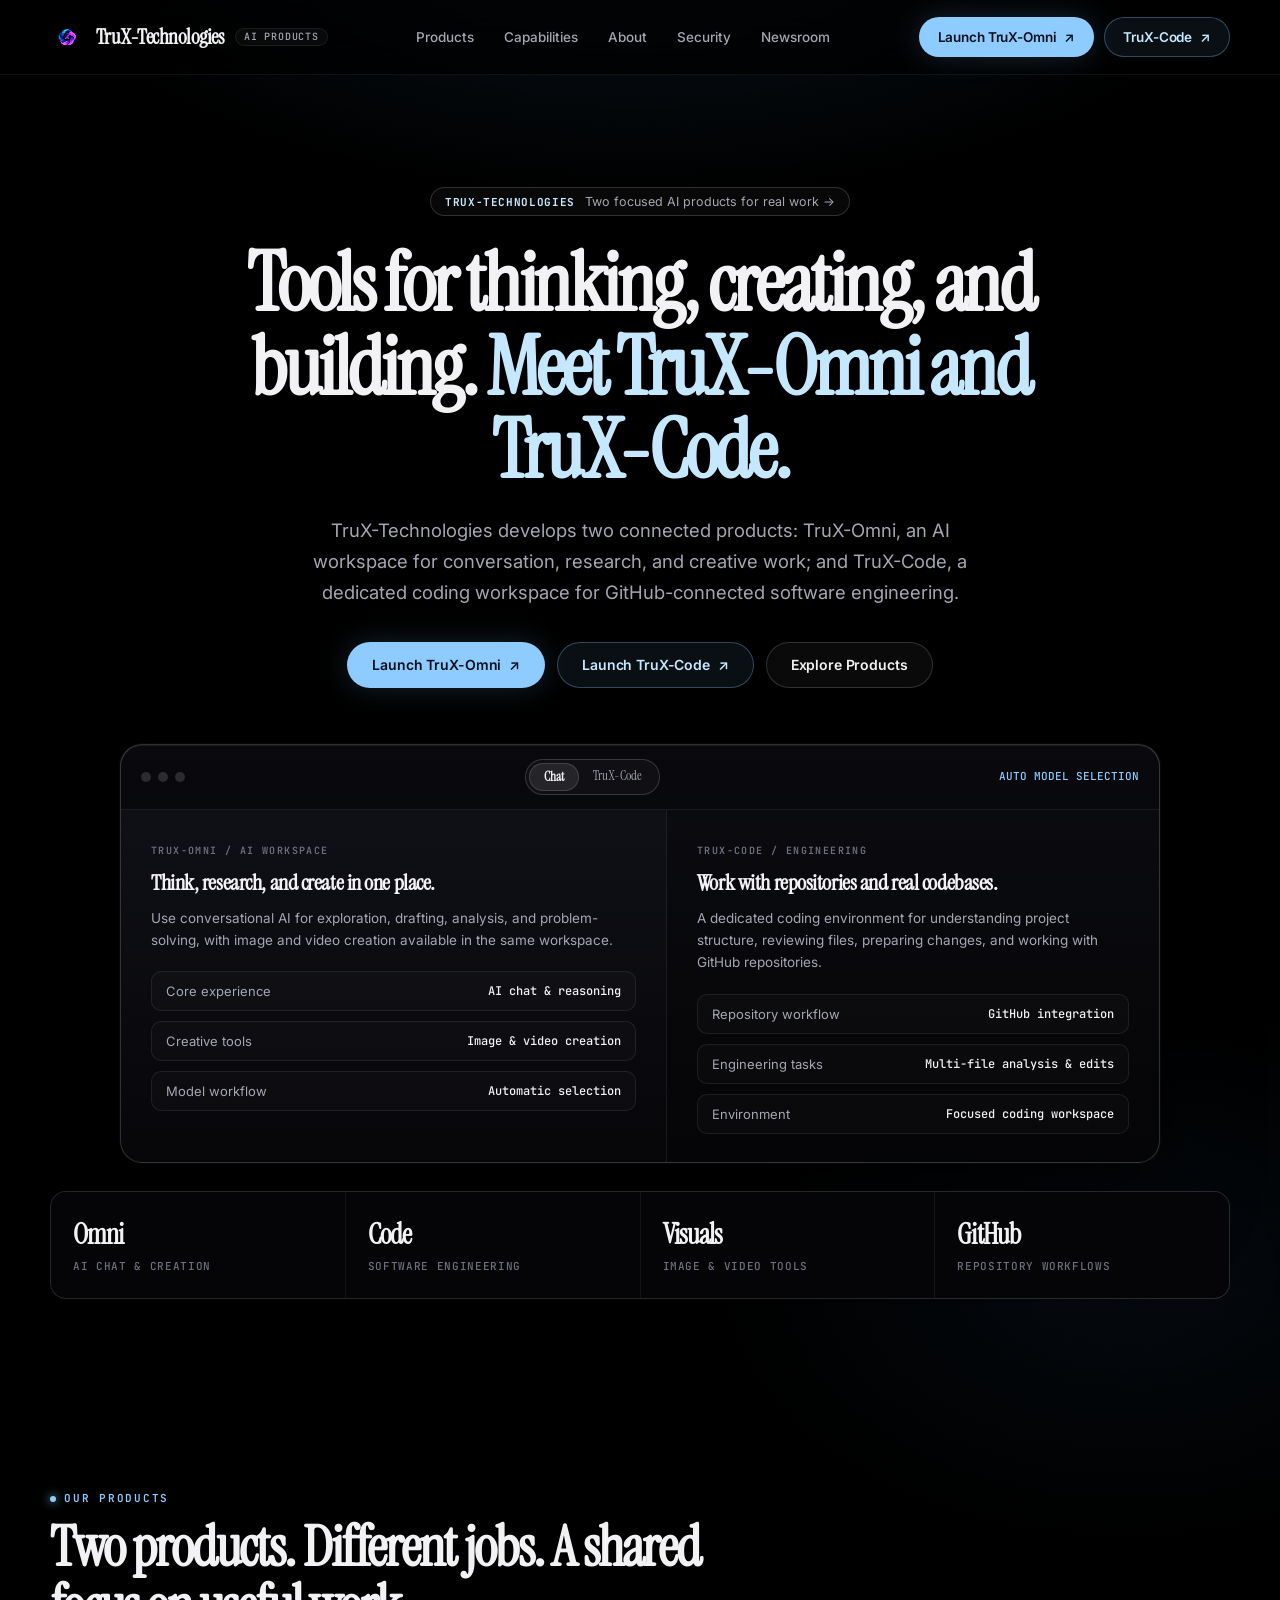
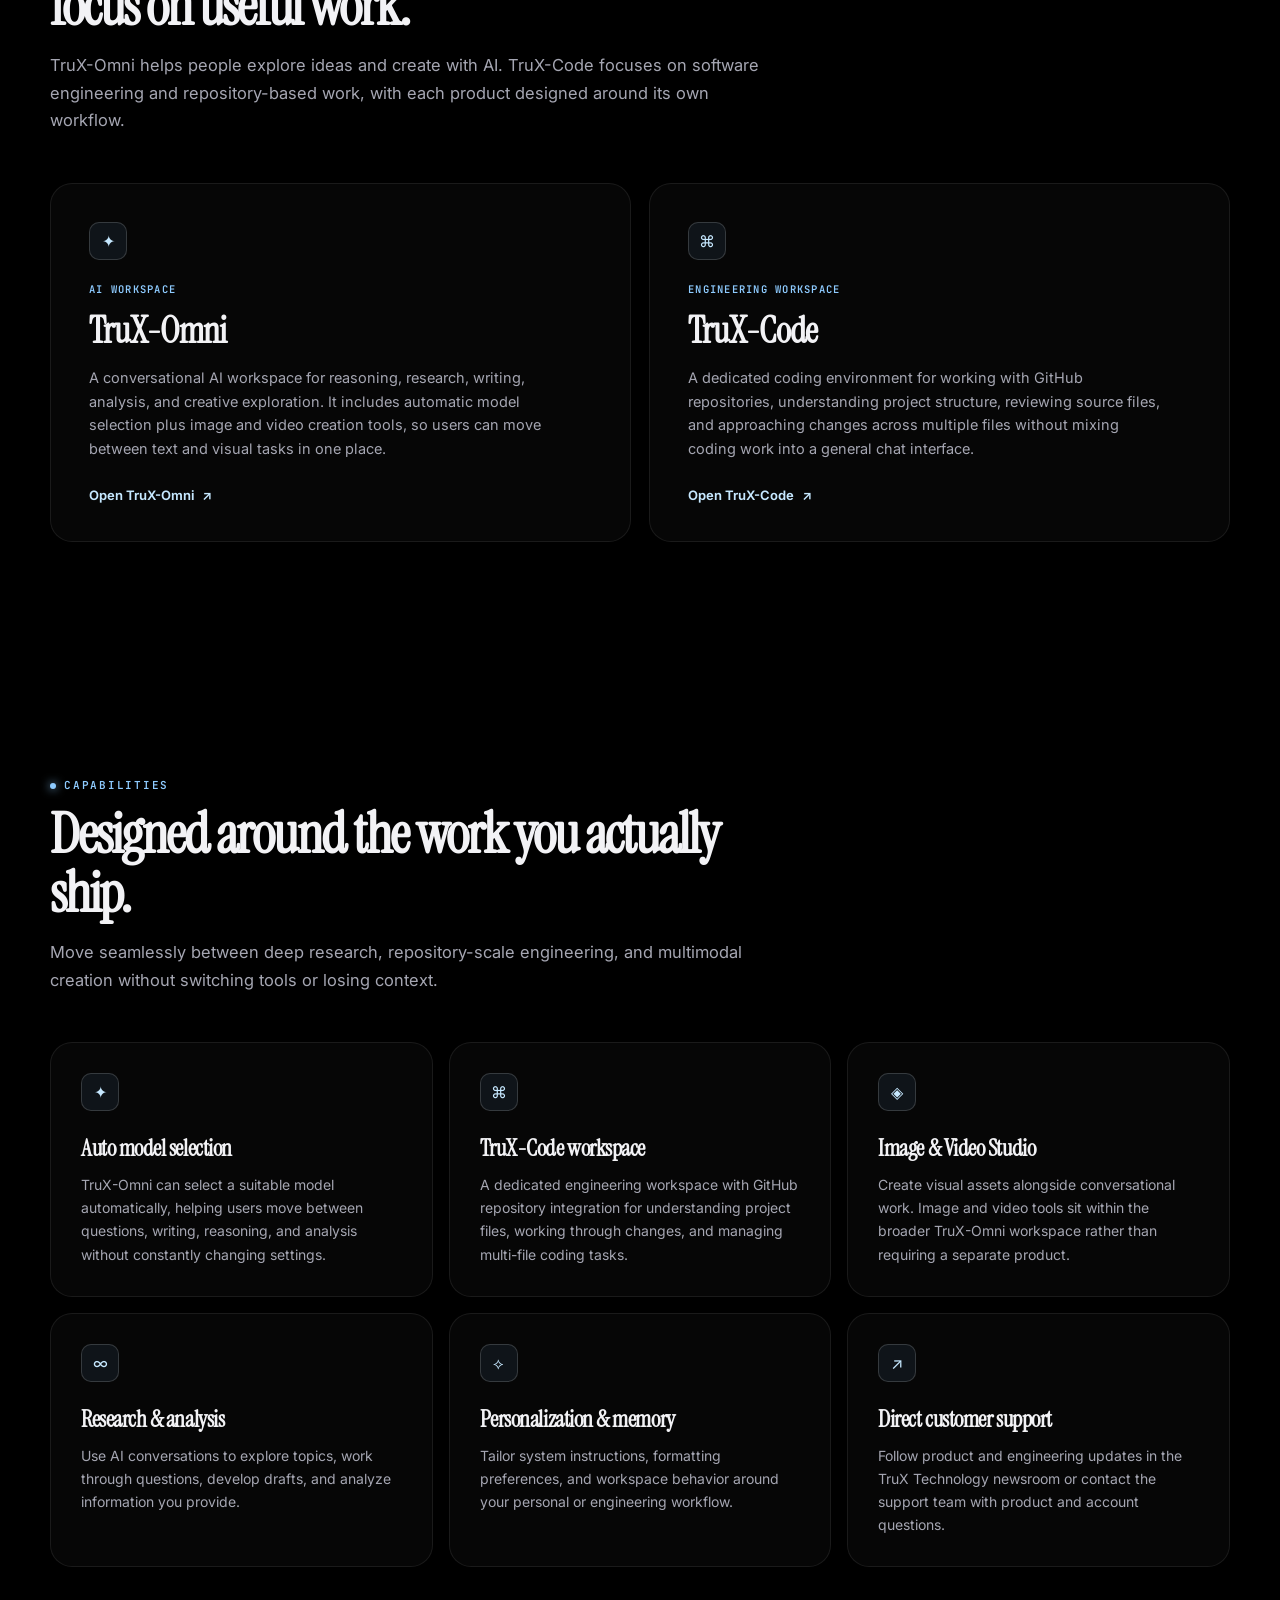
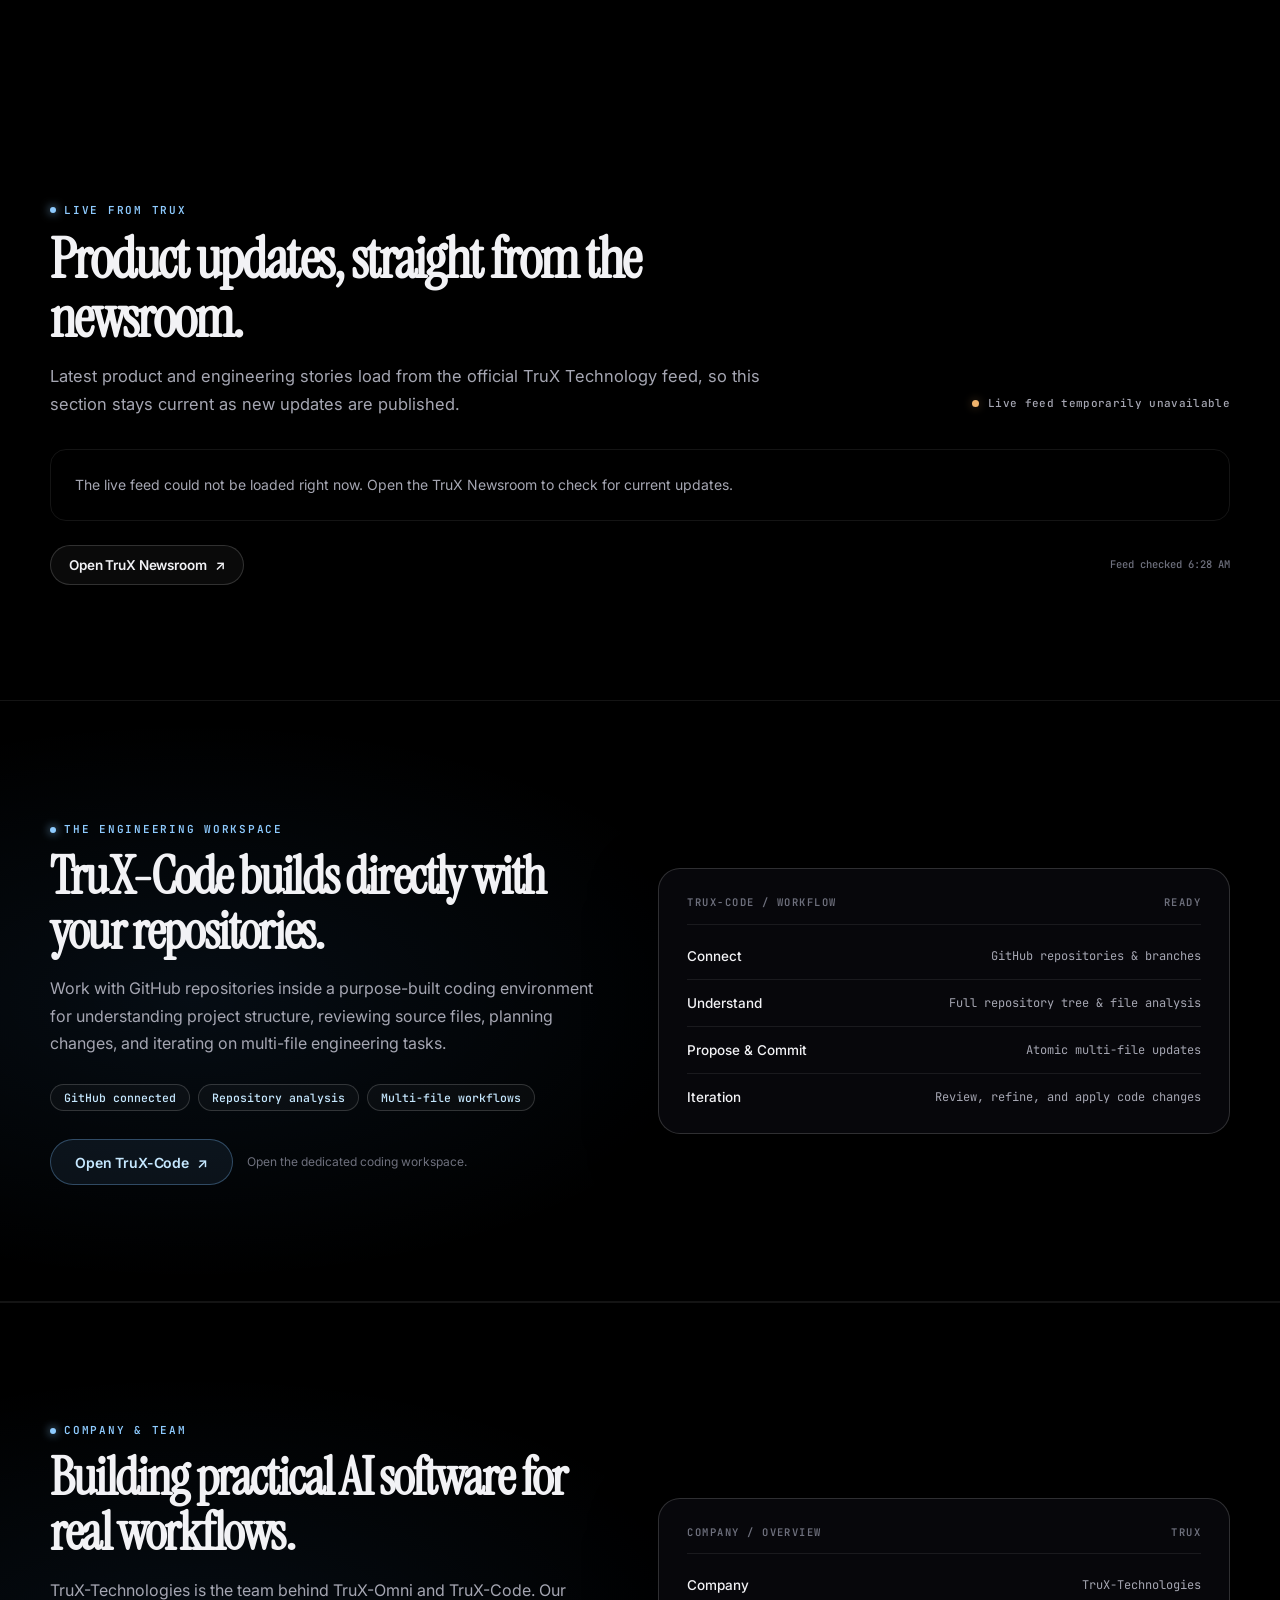
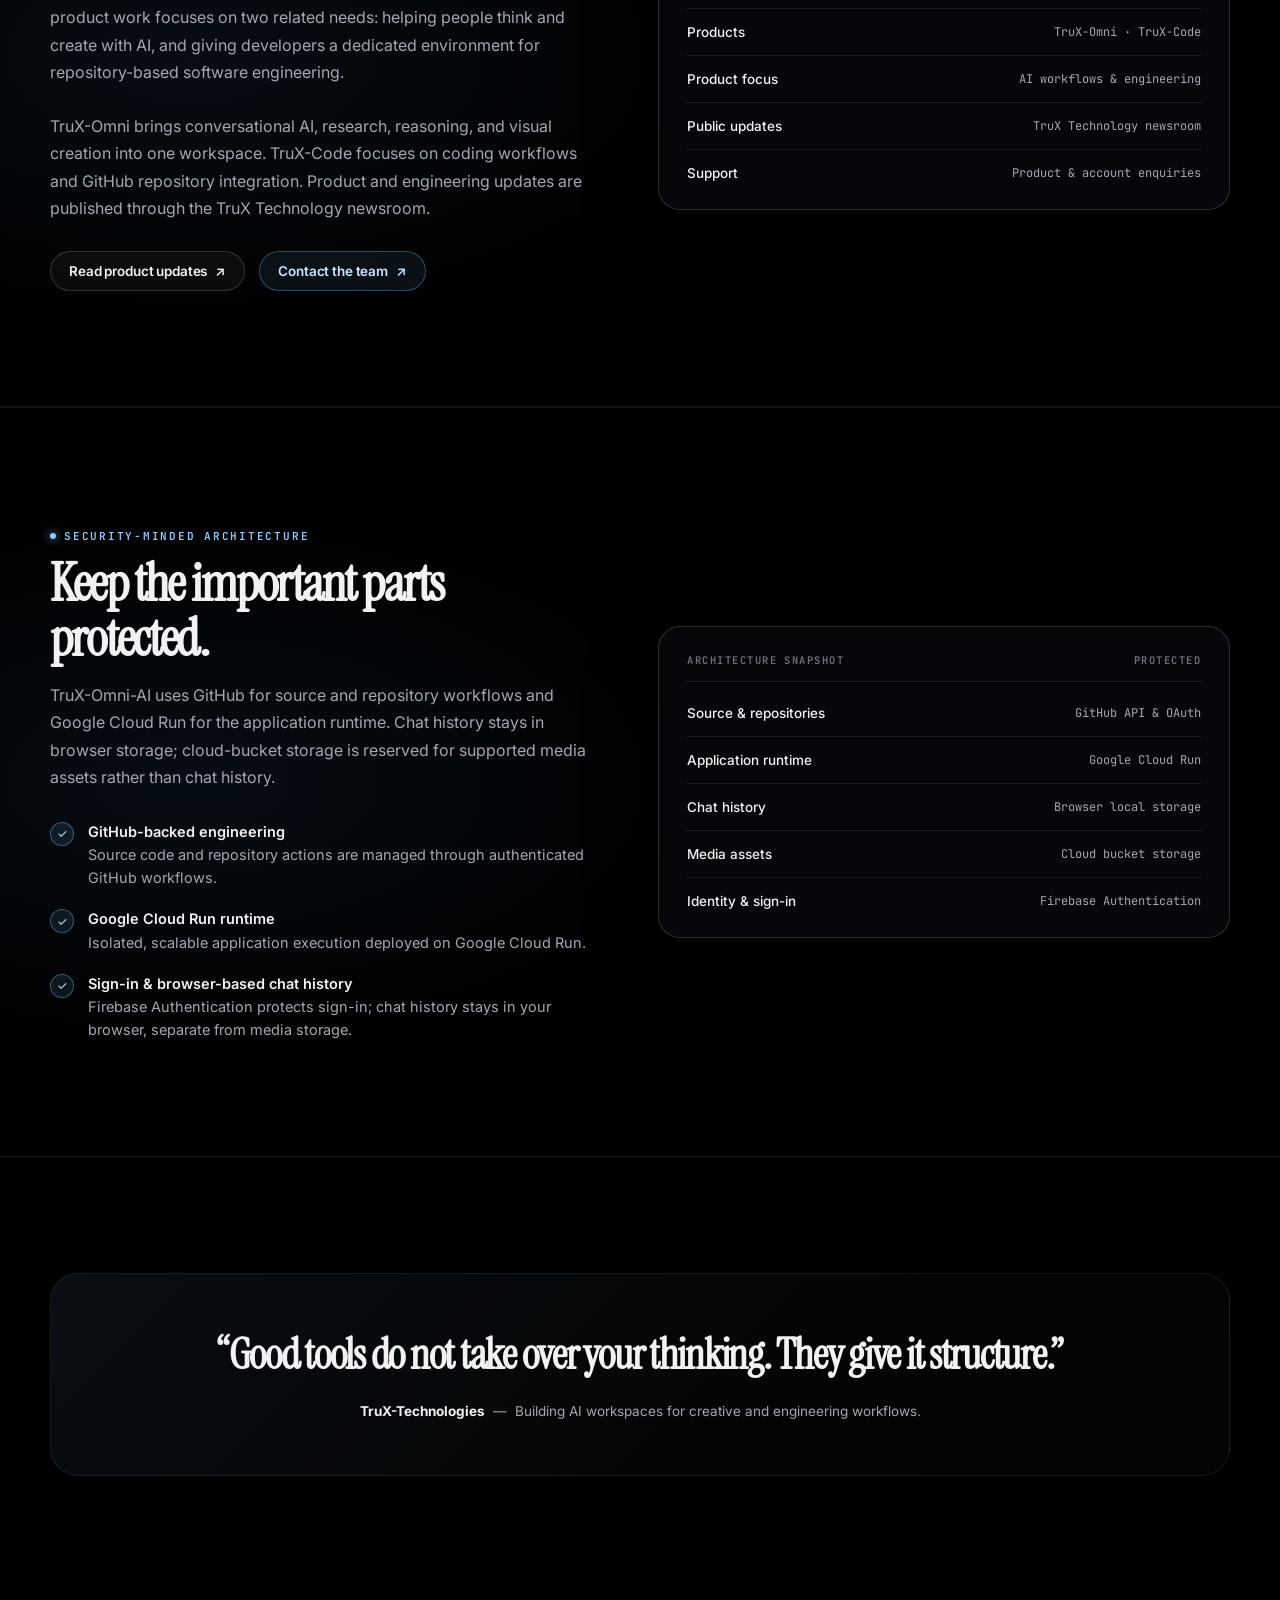
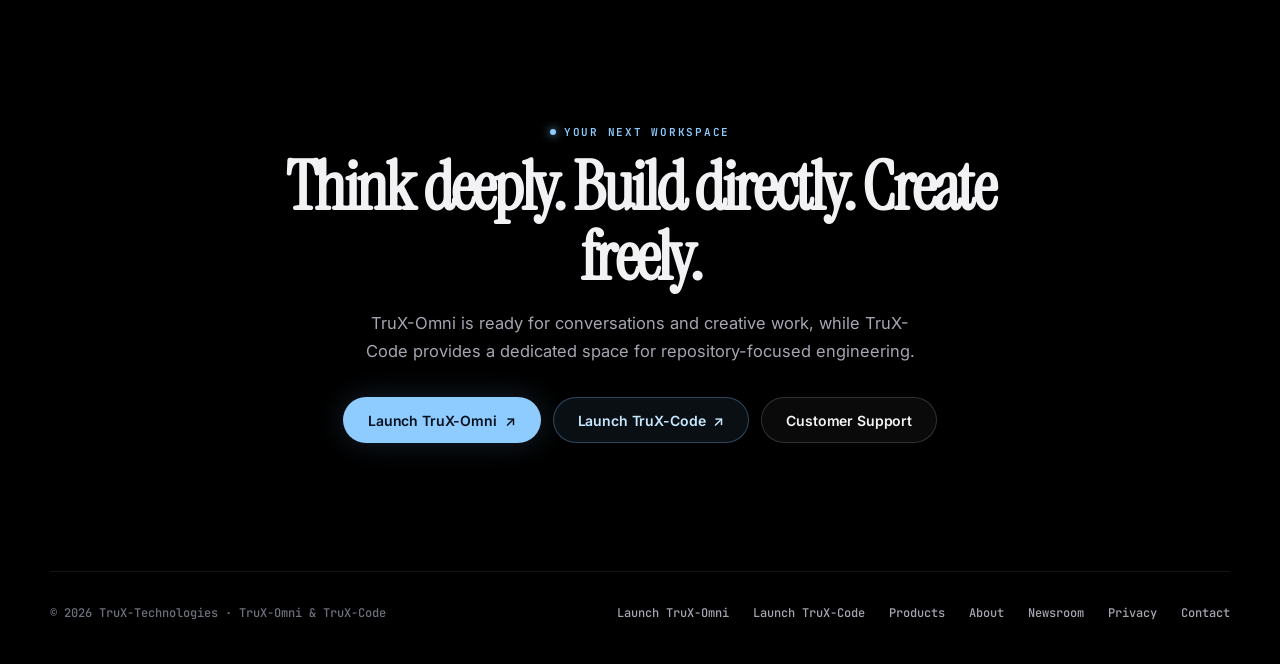
==== commit 12da6dbe: "Fix structured data script boundary" ====
--- a/index.html
+++ b/index.html
@@ -89,7 +89,7 @@
         }
       ]
     }
-
+  </script>
 
   <link rel="preconnect" href="https://fonts.googleapis.com" />
   <link rel="preconnect" href="https://fonts.gstatic.com" crossorigin />
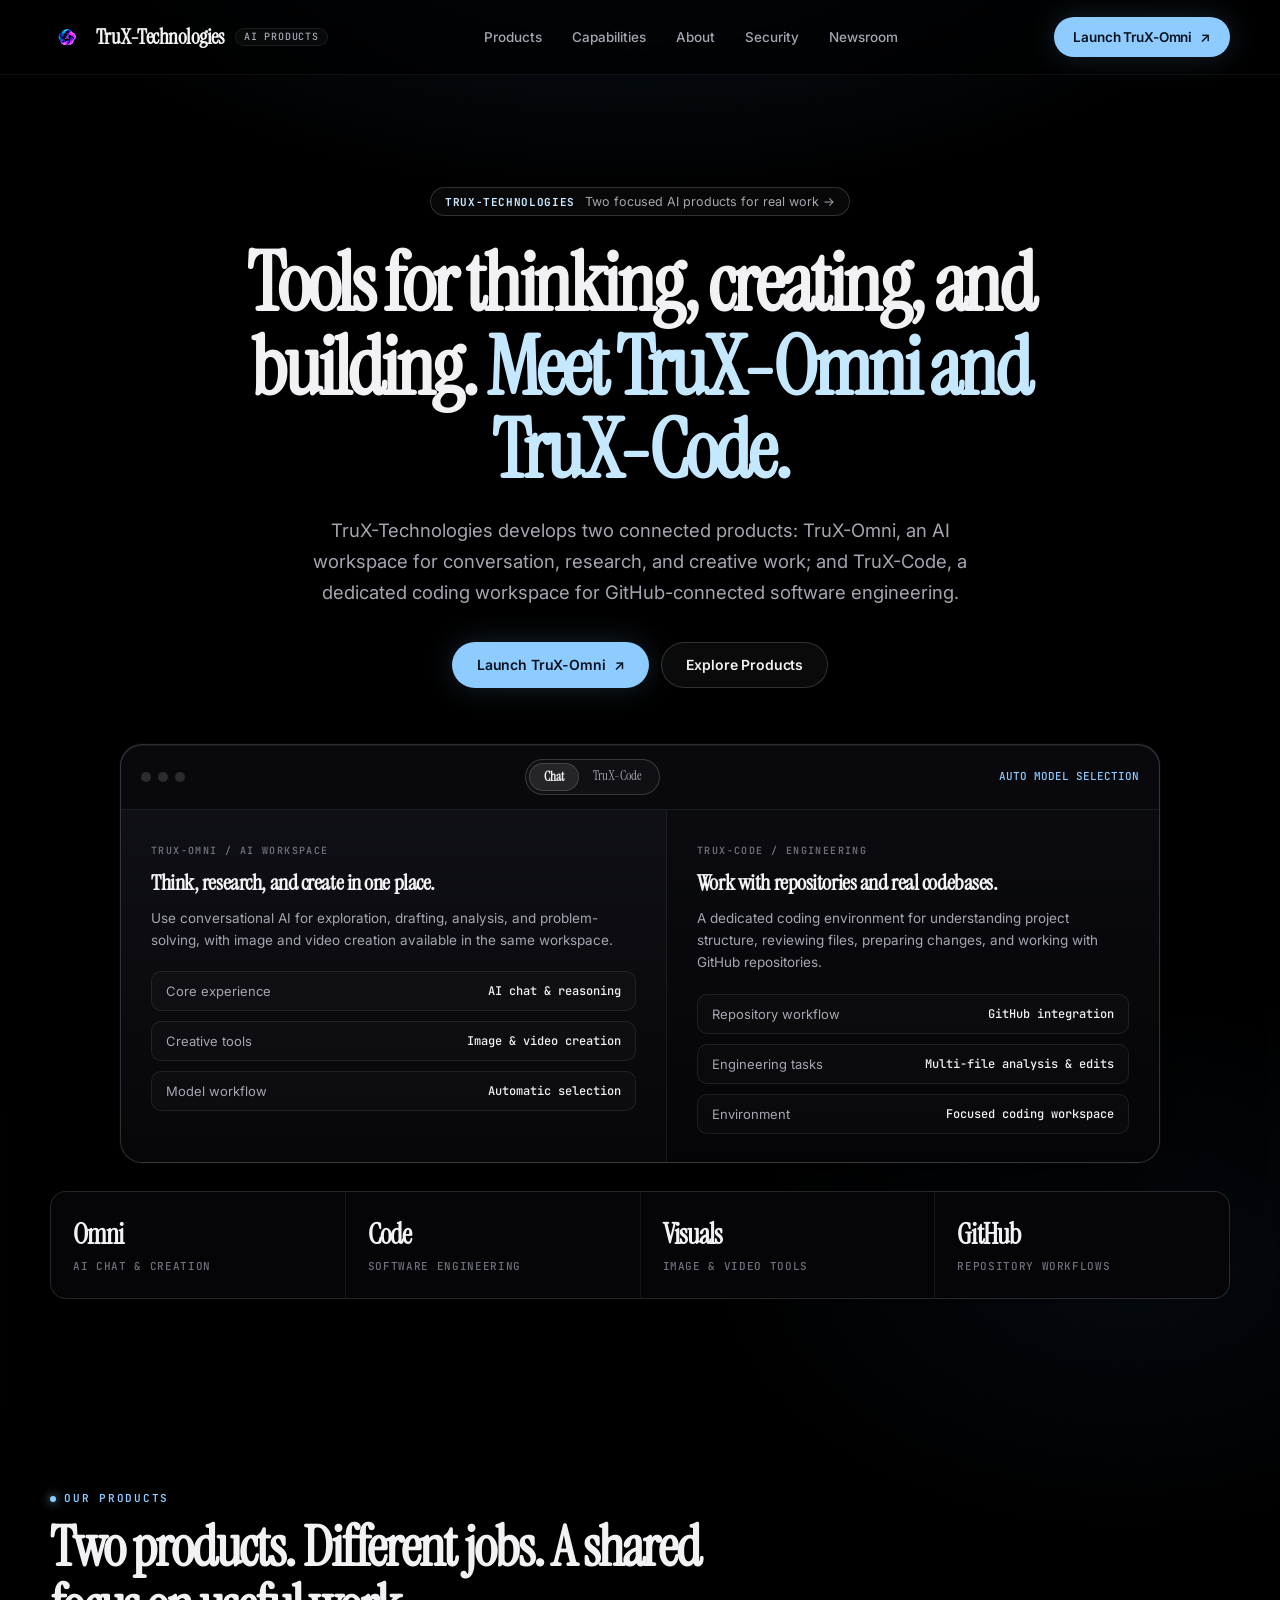
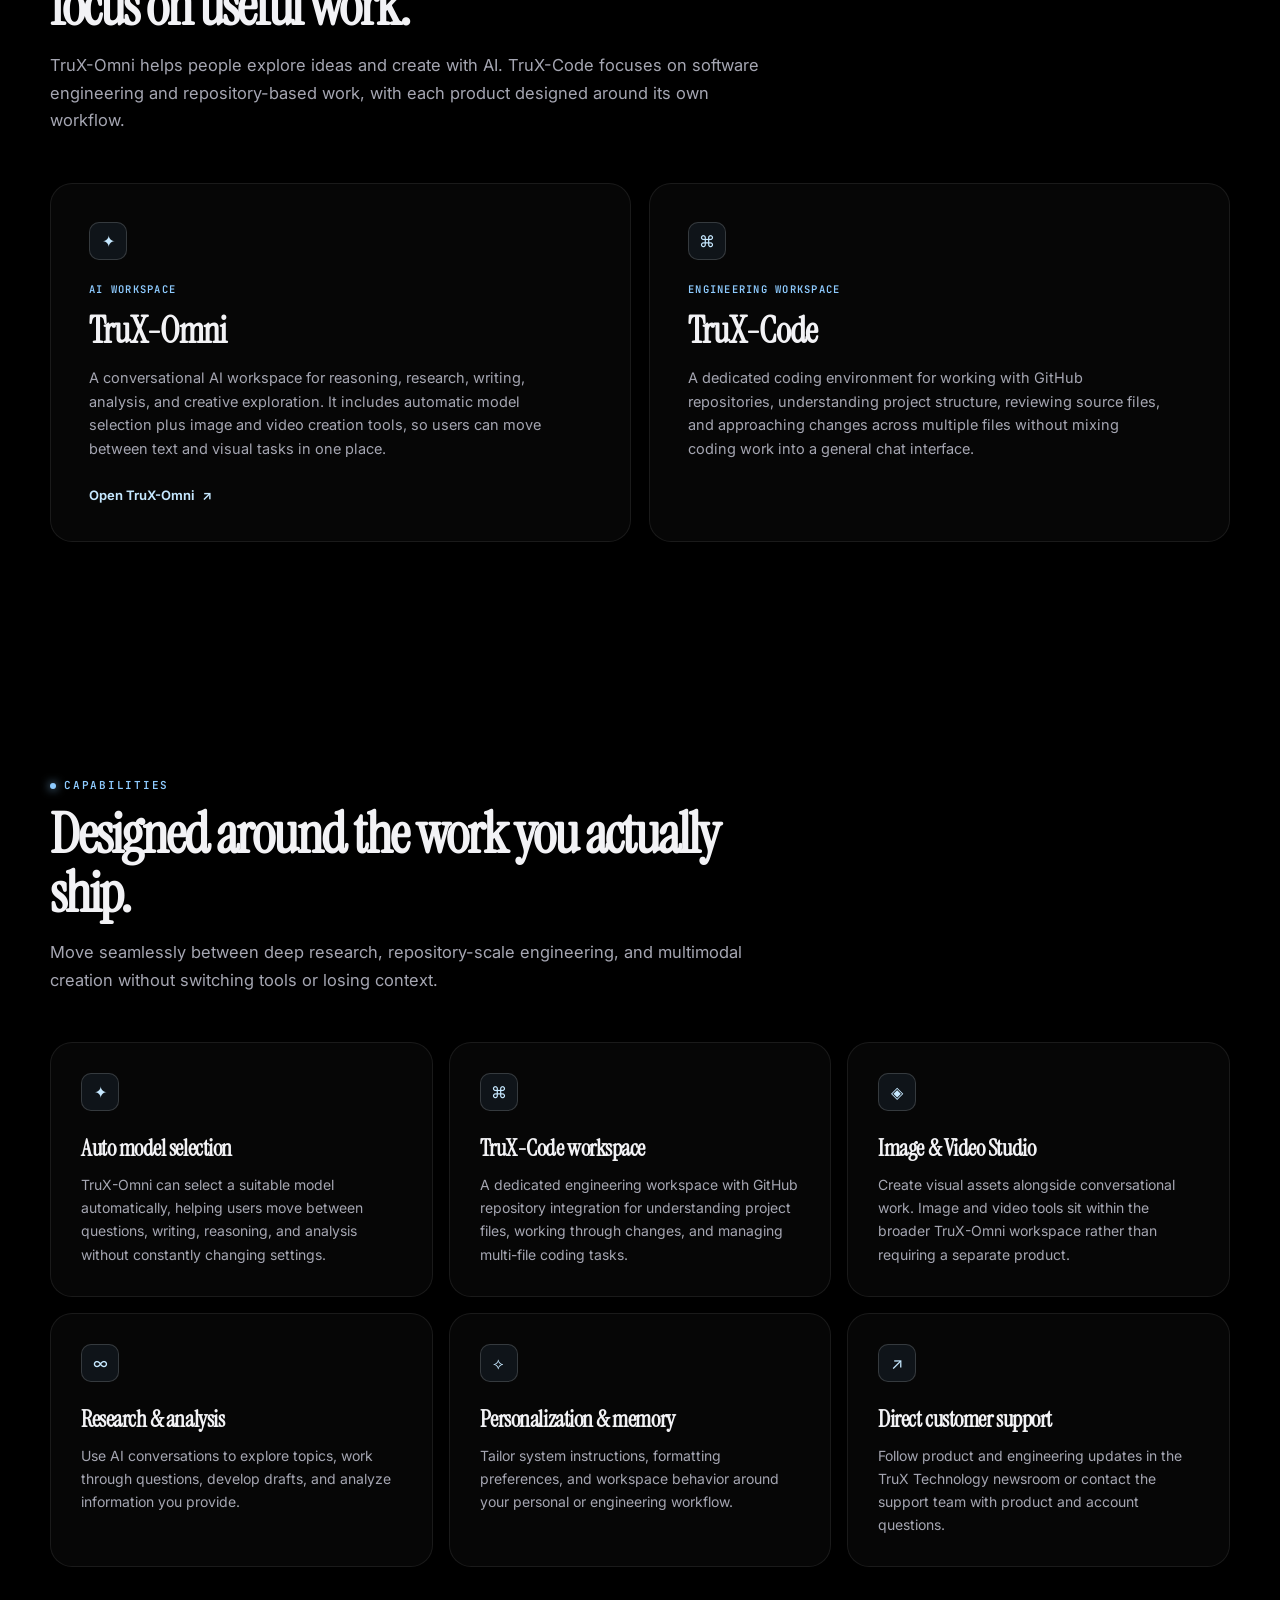
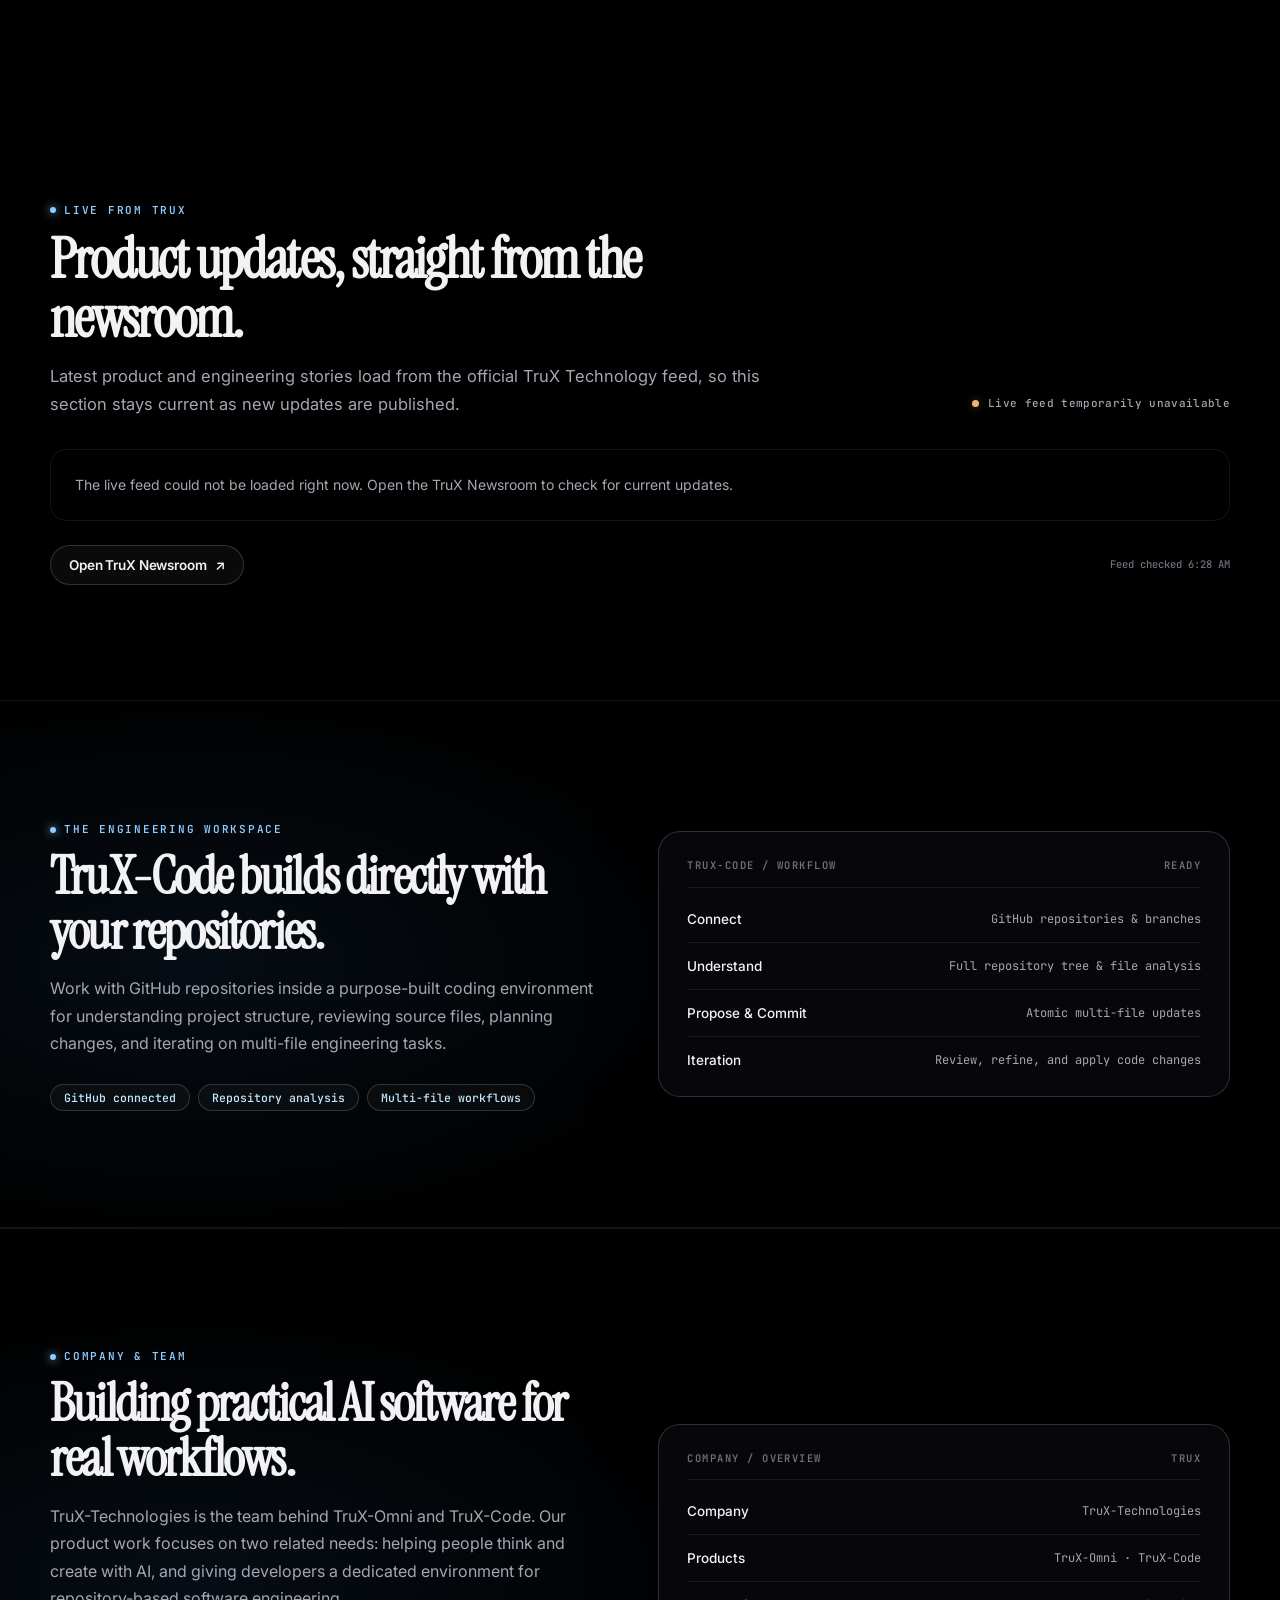
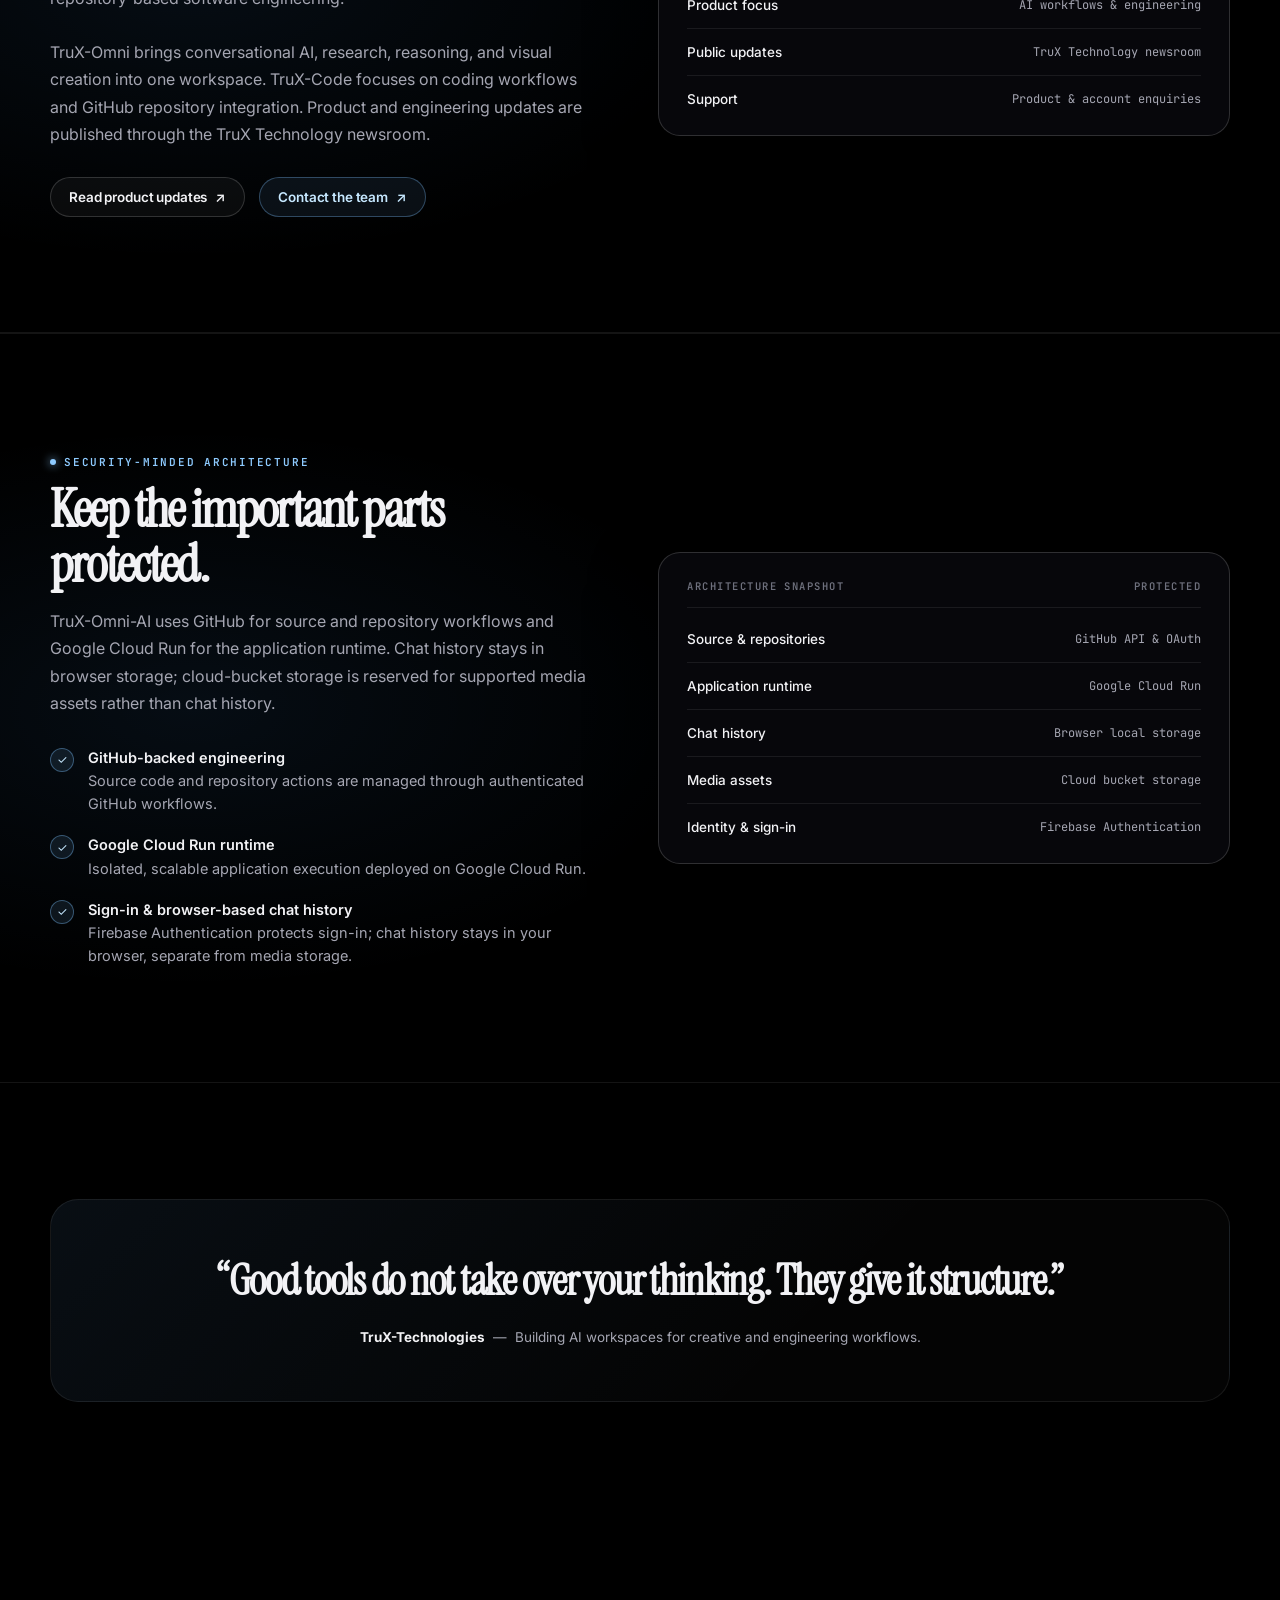
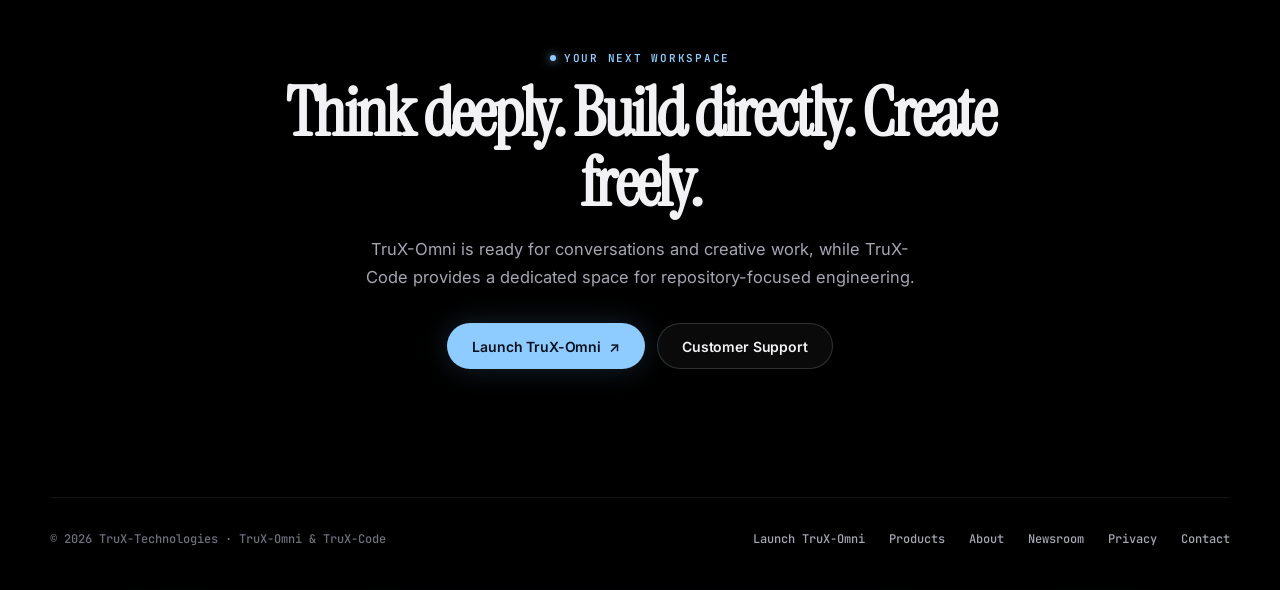
==== commit c1f9f4ae: "Remove TruX-Code launch links from website" ====
--- a/index.html
+++ b/index.html
@@ -889,12 +889,6 @@
       margin-top: 28px;
     }
 
-    .code-note {
-      color: var(--txt-3);
-      font-size: 12px;
-      line-height: 1.5;
-    }
-
     .terminal-card {
       padding: 28px;
       border: 1px solid var(--line-strong);
@@ -1261,15 +1255,6 @@
             <span class="nav-label-short">Omni</span>
             <span aria-hidden="true">↗</span>
           </a>
-          <a
-            class="btn btn-code"
-            href="https://trux-code.trux.website/"
-            aria-label="Open TruX-Code workspace"
-          >
-            <span class="nav-label-full">TruX-Code</span>
-            <span class="nav-label-short">Code</span>
-            <span aria-hidden="true">↗</span>
-          </a>
         </div>
       </nav>
     </div>
@@ -1295,9 +1280,6 @@
       <div class="hero-actions hero-actions-main">
         <a class="btn btn-primary btn-lg" href="https://trux-ai-workspace.trux.website/">
           Launch TruX-Omni <span aria-hidden="true">↗</span>
-        </a>
-        <a class="btn btn-code btn-lg" href="https://trux-code.trux.website/">
-          Launch TruX-Code <span aria-hidden="true">↗</span>
         </a>
         <a class="btn btn-secondary btn-lg" href="#products">
           Explore Products
@@ -1413,9 +1395,6 @@
           <p>
             A dedicated coding environment for working with GitHub repositories, understanding project structure, reviewing source files, and approaching changes across multiple files without mixing coding work into a general chat interface.
           </p>
-          <a class="product-link" href="https://trux-code.trux.website/">
-            Open TruX-Code <span aria-hidden="true">↗</span>
-          </a>
         </article>
       </div>
     </section>
@@ -1516,12 +1495,7 @@
             <span class="pill-tag">Repository analysis</span>
             <span class="pill-tag">Multi-file workflows</span>
           </div>
-          <div class="code-actions">
-            <a class="btn btn-code btn-lg" href="https://trux-code.trux.website/">
-              Open TruX-Code <span aria-hidden="true">↗</span>
-            </a>
-            <span class="code-note">Open the dedicated coding workspace.</span>
-          </div>
+
         </div>
 
         <div class="terminal-card">
@@ -1686,9 +1660,6 @@
         <a class="btn btn-primary btn-lg" href="https://trux-ai-workspace.trux.website/">
           Launch TruX-Omni <span aria-hidden="true">↗</span>
         </a>
-        <a class="btn btn-code btn-lg" href="https://trux-code.trux.website/">
-          Launch TruX-Code <span aria-hidden="true">↗</span>
-        </a>
         <a
           class="btn btn-secondary btn-lg"
           href="mailto:trux.ai.support@gmail.com?subject=TruX-Omni%20Support%20Request"
@@ -1704,7 +1675,6 @@
 
     <div class="footer-links">
       <a href="https://trux-ai-workspace.trux.website/">Launch TruX-Omni</a>
-      <a href="https://trux-code.trux.website/">Launch TruX-Code</a>
       <a href="#products">Products</a>
       <a href="#about">About</a>
       <a href="https://technology.trux.website/">Newsroom</a>
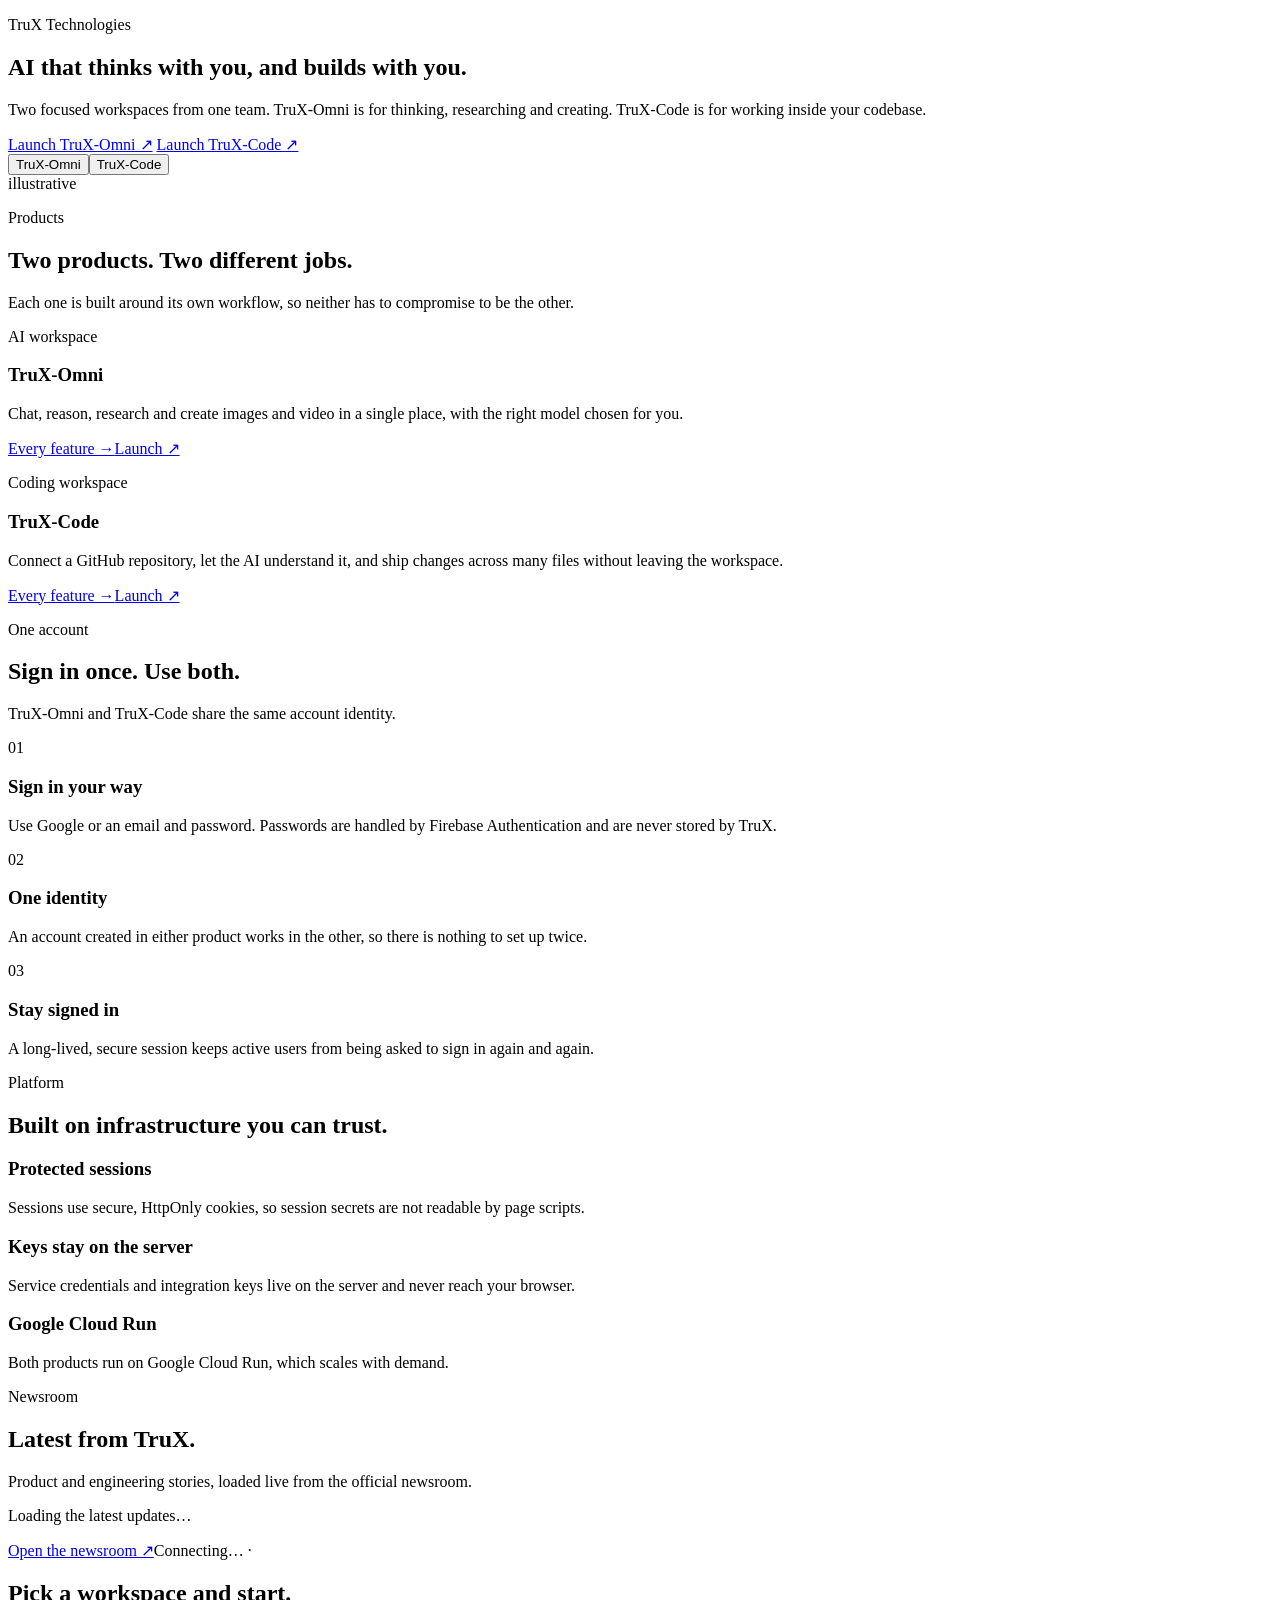
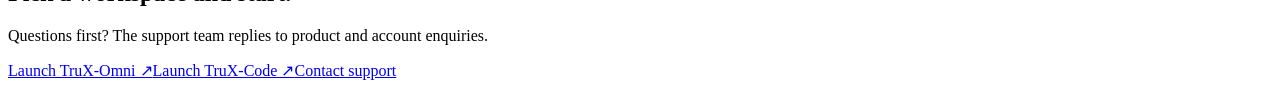
==== commit 5a5356aa: "Add files via upload" ====
--- a/index.html
+++ b/index.html
@@ -1,1787 +1,83 @@
 <!doctype html>
 <html lang="en">
 <head>
-  <meta charset="utf-8" />
-  <meta name="viewport" content="width=device-width, initial-scale=1" />
-  <meta name="description" content="TruX-Technologies builds TruX-Omni, an AI workspace for research and multimodal creation, and TruX-Code, a dedicated coding workspace for GitHub repository workflows." />
+<meta charset="utf-8">
+<meta name="viewport" content="width=device-width,initial-scale=1">
+<title>TruX Technologies | TruX-Omni &amp; TruX-Code</title>
+<meta name="description" content="TruX Technologies builds TruX-Omni, an AI workspace for thinking, research and creation, and TruX-Code, a coding workspace for GitHub repositories.">
+<meta name="robots" content="index, follow, max-image-preview:large">
+<link rel="canonical" href="https://www.trux.website/">
+<link rel="apple-touch-icon" href="/favicon.png">
+<link rel="manifest" href="/manifest.json">
+<meta property="og:type" content="website">
+<meta property="og:url" content="https://www.trux.website/">
+<meta property="og:site_name" content="TruX Technologies">
+<meta property="og:title" content="TruX Technologies | TruX-Omni &amp; TruX-Code">
+<meta property="og:description" content="An AI workspace for thinking and creating, and a coding workspace for your repositories.">
+<meta property="og:image" content="https://www.trux.website/icon-48.svg">
+<script type="application/ld+json">{"@context":"https://schema.org","@graph":[{"@type":"Organization","name":"TruX Technologies","url":"https://www.trux.website/","logo":"https://www.trux.website/favicon.png","contactPoint":{"@type":"ContactPoint","contactType":"customer support","email":"trux.ai.support@gmail.com"}},{"@type":"SoftwareApplication","name":"TruX-Omni","applicationCategory":"ProductivityApplication","operatingSystem":"Web browser","url":"https://trux-ai-workspace.trux.website/"},{"@type":"SoftwareApplication","name":"TruX-Code","applicationCategory":"DeveloperApplication","operatingSystem":"Web browser","url":"https://trux-code.trux.website/"}]}</script>
+<link rel="icon" href="/favicon.ico" type="image/x-icon">
+<link rel="icon" href="/icon-48.svg" type="image/svg+xml">
+<meta name="theme-color" content="#06060a">
+<link rel="preconnect" href="https://fonts.googleapis.com">
+<link rel="preconnect" href="https://fonts.gstatic.com" crossorigin>
+<link href="https://fonts.googleapis.com/css2?family=Inter:wght@400;500;600&family=JetBrains+Mono:wght@400;500;600&family=Space+Grotesk:wght@500;600;700&display=swap" rel="stylesheet">
+<link rel="stylesheet" href="/assets/styles.css">
+</head>
+<body data-page="home">
+<main>
+<section class="hero wrap">
+<p class="eyebrow rv"><i></i>TruX Technologies</p>
+<h1 data-split>AI that thinks with you, and <span class="grad">builds with you.</span></h1>
+<p class="lede rv">Two focused workspaces from one team. TruX-Omni is for thinking, researching and creating. TruX-Code is for working inside your codebase.</p>
+<div class="cta rv">
+<a class="btn pri" href="https://trux-ai-workspace.trux.website/">Launch TruX-Omni ↗</a>
+<a class="btn cd" href="https://trux-code.trux.website/">Launch TruX-Code ↗</a>
+</div>
+<div class="win rv" aria-label="Illustrative preview of both workspaces">
+<div class="wtop"><div class="dots"><i></i><i></i><i></i></div><div class="tabs"><button class="on" data-k="omni">TruX-Omni</button><button data-k="code">TruX-Code</button></div><span class="wnote">illustrative</span></div>
+<div class="wbody" aria-live="off"></div>
+</div>
+</section>
 
-  <meta name="robots" content="index, follow, max-image-preview:large, max-snippet:-1, max-video-preview:-1" />
-  <meta name="googlebot" content="index, follow, max-image-preview:large, max-snippet:-1, max-video-preview:-1" />
+<section id="products" class="sec wrap">
+<div class="hd"><p class="eyebrow rv"><i></i>Products</p><h2 class="rv">Two products. Two different jobs.</h2><p class="rv">Each one is built around its own workflow, so neither has to compromise to be the other.</p></div>
+<div class="grid two">
+<article class="card pcard om rv"><p class="kick">AI workspace</p><h3>TruX-Omni</h3><p>Chat, reason, research and create images and video in a single place, with the right model chosen for you.</p><div class="links"><a class="lk" href="/omni">Every feature →</a><a class="lk" href="https://trux-ai-workspace.trux.website/">Launch ↗</a></div></article>
+<article class="card pcard cdc rv"><p class="kick">Coding workspace</p><h3>TruX-Code</h3><p>Connect a GitHub repository, let the AI understand it, and ship changes across many files without leaving the workspace.</p><div class="links"><a class="lk" href="/code">Every feature →</a><a class="lk" href="https://trux-code.trux.website/">Launch ↗</a></div></article>
+</div>
+</section>
 
-  <link rel="canonical" href="https://www.trux.website/" />
+<section class="sec wrap">
+<div class="hd"><p class="eyebrow rv"><i></i>One account</p><h2 class="rv">Sign in once. Use both.</h2><p class="rv">TruX-Omni and TruX-Code share the same account identity.</p></div>
+<div class="grid">
+<article class="card rv"><span class="num">01</span><h3>Sign in your way</h3><p>Use Google or an email and password. Passwords are handled by Firebase Authentication and are never stored by TruX.</p></article>
+<article class="card rv"><span class="num">02</span><h3>One identity</h3><p>An account created in either product works in the other, so there is nothing to set up twice.</p></article>
+<article class="card rv"><span class="num">03</span><h3>Stay signed in</h3><p>A long-lived, secure session keeps active users from being asked to sign in again and again.</p></article>
+</div>
+</section>
 
-  <link rel="icon" href="/favicon.ico" type="image/x-icon" />
-  <link rel="icon" href="/favicon.png" type="image/png" sizes="48x48" />
-  <link rel="icon" href="/icon-48.svg" type="image/svg+xml" />
-  <link rel="apple-touch-icon" href="/favicon.png" sizes="48x48" />
-  <link rel="manifest" href="/manifest.json" />
+<section class="sec wrap">
+<div class="hd"><p class="eyebrow rv"><i></i>Platform</p><h2 class="rv">Built on infrastructure you can trust.</h2></div>
+<div class="grid">
+<article class="card rv"><h3>Protected sessions</h3><p>Sessions use secure, HttpOnly cookies, so session secrets are not readable by page scripts.</p></article>
+<article class="card rv"><h3>Keys stay on the server</h3><p>Service credentials and integration keys live on the server and never reach your browser.</p></article>
+<article class="card rv"><h3>Google Cloud Run</h3><p>Both products run on Google Cloud Run, which scales with demand.</p></article>
+</div>
+</section>
 
-  <meta name="application-name" content="TruX-Technologies" />
-  <meta name="apple-mobile-web-app-title" content="TruX" />
-  <meta property="og:type" content="website" />
-  <meta property="og:url" content="https://www.trux.website/" />
-  <meta property="og:site_name" content="TruX-Technologies" />
-  <meta property="og:title" content="TruX-Technologies | TruX-Omni & TruX-Code" />
-  <meta property="og:description" content="Explore TruX-Omni for AI chat, research, and creative work, plus TruX-Code for GitHub-connected software engineering." />
-  <meta property="og:image" content="https://www.trux.website/icon-48.svg" />
-  <meta property="og:image:alt" content="TruX-Omni-AI logo" />
+<section id="news" class="sec wrap">
+<div class="hd"><p class="eyebrow rv"><i></i>Newsroom</p><h2 class="rv">Latest from TruX.</h2><p class="rv">Product and engineering stories, loaded live from the official newsroom.</p></div>
+<div id="feed" class="grid news" aria-live="polite"><p class="empty">Loading the latest updates…</p></div>
+<div class="nfoot"><a class="btn sm" href="https://technology.trux.website/">Open the newsroom ↗</a><span><span id="fstat">Connecting…</span> · <span id="fchk"></span></span></div>
+</section>
 
-  <meta name="twitter:card" content="summary_large_image" />
-  <meta name="twitter:title" content="TruX-Technologies | TruX-Omni & TruX-Code" />
-  <meta name="twitter:description" content="AI chat, research, and media creation with TruX-Omni; GitHub-connected software engineering with TruX-Code." />
-  <meta name="twitter:image" content="https://www.trux.website/icon-48.svg" />
-  <meta name="referrer" content="strict-origin-when-cross-origin" />
-
-  <title>TruX-Technologies | TruX-Omni AI Workspace &amp; TruX-Code</title>
-
-  <script type="application/ld+json">
-    {
-      "@context": "https://schema.org",
-      "@graph": [
-        {
-          "@type": "WebSite",
-          "@id": "https://www.trux.website/#website",
-          "name": "TruX-Technologies",
-          "alternateName": ["TruX AI", "TruX-Omni"],
-          "url": "https://www.trux.website/",
-          "description": "TruX-Technologies builds TruX-Omni, an AI workspace for research and multimodal creation, and TruX-Code, a dedicated coding workspace for GitHub repository workflows.",
-          "publisher": {"@id": "https://www.trux.website/#organization"}
-        },
-        {
-          "@type": "Organization",
-          "@id": "https://www.trux.website/#organization",
-          "name": "TruX-Technologies",
-          "legalName": "TruX-Technologies",
-          "url": "https://www.trux.website/",
-          "description": "A software team developing AI workspaces for research, creative work, and software engineering.",
-          "logo": {
-            "@type": "ImageObject",
-            "url": "https://www.trux.website/favicon.png",
-            "width": 48,
-            "height": 48
-          },
-          "contactPoint": {
-            "@type": "ContactPoint",
-            "contactType": "customer support",
-            "email": "trux.ai.support@gmail.com",
-            "availableLanguage": ["English"]
-          }
-        },
-        {
-          "@type": "SoftwareApplication",
-          "@id": "https://www.trux.website/#trux-omni",
-          "name": "TruX-Omni",
-          "applicationCategory": "ProductivityApplication",
-          "operatingSystem": "Web browser",
-          "url": "https://trux-ai-workspace.trux.website/",
-          "description": "An AI workspace for conversation, reasoning, research, and image and video creation.",
-          "featureList": ["Conversational AI and reasoning", "Automatic model selection", "Image and video creation", "Personalized workspace settings"]
-        },
-        {
-          "@type": "SoftwareApplication",
-          "@id": "https://www.trux.website/#trux-code",
-          "name": "TruX-Code",
-          "applicationCategory": "DeveloperApplication",
-          "operatingSystem": "Web browser",
-          "url": "https://trux-code.trux.website/",
-          "description": "A dedicated coding workspace for understanding repositories, working across project files, and GitHub-connected engineering workflows.",
-          "featureList": ["GitHub repository integration", "Repository and file analysis", "Multi-file coding workflows"]
-        }
-      ]
-    }
-  </script>
-
-  <link rel="preconnect" href="https://fonts.googleapis.com" />
-  <link rel="preconnect" href="https://fonts.gstatic.com" crossorigin />
-  <link
-    href="https://fonts.googleapis.com/css2?family=Instrument+Serif:ital@0;1&family=Inter:wght@400;500;600;700&family=JetBrains+Mono:wght@400;500;600&display=swap"
-    rel="stylesheet"
-  />
-
-  <style>
-    @font-face {
-      font-family: "Anthropic Serif";
-      src: url("https://cdn.prod.website-files.com/67ce28cfec624e2b733f8a52/69971a1551eb6cda0d656e8a_AnthropicSerif-Roman-Web.woff2") format("woff2");
-      font-style: normal;
-      font-weight: 300 800;
-      font-display: swap;
-    }
-
-    :root {
-      --bg: #000000;
-      --bg-elevated: #07070a;
-      --surface: rgba(255, 255, 255, 0.024);
-      --surface-strong: rgba(255, 255, 255, 0.042);
-      --surface-featured: linear-gradient(155deg, rgba(108, 181, 255, 0.13), rgba(255, 255, 255, 0.022) 60%);
-      --line: rgba(255, 255, 255, 0.08);
-      --line-strong: rgba(255, 255, 255, 0.16);
-      --line-accent: rgba(125, 194, 255, 0.38);
-
-      --txt: #f2f2f5;
-      --txt-2: #a5a6b2;
-      --txt-3: #6e707d;
-      --txt-4: #4d4f5c;
-
-      --accent: #8ecbff;
-      --accent-strong: #c6e8ff;
-      --accent-glow: rgba(75, 163, 255, 0.18);
-
-      --font-serif: "Anthropic Serif", "Instrument Serif", Georgia, "Times New Roman", serif;
-      --font-sans: "Inter", -apple-system, BlinkMacSystemFont, "Segoe UI", Roboto, sans-serif;
-      --font-mono: "JetBrains Mono", ui-monospace, SFMono-Regular, Menlo, monospace;
-
-      --radius-sm: 10px;
-      --radius-md: 16px;
-      --radius-lg: 22px;
-      --radius-xl: 28px;
-      --max-w: 1180px;
-    }
-
-    * {
-      box-sizing: border-box;
-    }
-
-    html {
-      scroll-behavior: smooth;
-      background: var(--bg);
-      color-scheme: dark;
-    }
-
-    body {
-      margin: 0;
-      color: var(--txt);
-      background:
-        radial-gradient(960px 480px at 50% -140px, rgba(87, 173, 255, 0.14), transparent 70%),
-        radial-gradient(640px 420px at 88% 18%, rgba(76, 160, 255, 0.06), transparent 65%),
-        var(--bg);
-      font-family: var(--font-sans);
-      overflow-x: hidden;
-      -webkit-font-smoothing: antialiased;
-      text-rendering: optimizeLegibility;
-    }
-
-    body::before {
-      content: "";
-      position: fixed;
-      inset: 0;
-      z-index: -1;
-      pointer-events: none;
-      opacity: 0.22;
-      background-image:
-        linear-gradient(to right, rgba(255, 255, 255, 0.025) 1px, transparent 1px),
-        linear-gradient(to bottom, rgba(255, 255, 255, 0.025) 1px, transparent 1px);
-      background-size: 64px 64px;
-      mask-image: radial-gradient(ellipse 80% 55% at 50% 0%, #000 35%, transparent 100%);
-      -webkit-mask-image: radial-gradient(ellipse 80% 55% at 50% 0%, #000 35%, transparent 100%);
-    }
-
-    .wrap {
-      width: min(var(--max-w), calc(100% - 48px));
-      margin: 0 auto;
-    }
-
-    /* Header & Navigation */
-    header.site-header {
-      position: sticky;
-      top: 0;
-      z-index: 100;
-      border-bottom: 1px solid rgba(255, 255, 255, 0.06);
-      background: rgba(0, 0, 0, 0.72);
-      backdrop-filter: blur(20px);
-      -webkit-backdrop-filter: blur(20px);
-    }
-
-    nav.navbar {
-      display: flex;
-      height: 74px;
-      align-items: center;
-      justify-content: space-between;
-      gap: 24px;
-    }
-
-    .brand {
-      display: inline-flex;
-      align-items: center;
-      gap: 12px;
-      color: var(--txt);
-      text-decoration: none;
-      font-family: var(--font-serif);
-      font-size: 21px;
-      font-weight: 600;
-      letter-spacing: -0.025em;
-    }
-
-    .brand-mark {
-      width: 34px;
-      height: 34px;
-      object-fit: contain;
-      display: block;
-    }
-
-    .brand-tag {
-      padding: 3px 8px;
-      border: 1px solid var(--line);
-      border-radius: 999px;
-      background: rgba(255, 255, 255, 0.03);
-      color: var(--txt-2);
-      font: 500 10px/1 var(--font-mono);
-      letter-spacing: 0.08em;
-      text-transform: uppercase;
-    }
-
-    .nav-links {
-      display: flex;
-      align-items: center;
-      gap: 30px;
-    }
-
-    .nav-links a {
-      color: var(--txt-2);
-      font-size: 13.5px;
-      font-weight: 500;
-      text-decoration: none;
-      transition: color 0.18s ease;
-    }
-
-    .nav-links a:hover,
-    .nav-links a:focus-visible {
-      color: var(--txt);
-    }
-
-    .nav-actions {
-      display: flex;
-      align-items: center;
-      gap: 10px;
-    }
-
-    /* Buttons */
-    .btn {
-      display: inline-flex;
-      align-items: center;
-      justify-content: center;
-      gap: 8px;
-      min-height: 40px;
-      padding: 0 18px;
-      border-radius: 999px;
-      border: 1px solid transparent;
-      font-size: 13.5px;
-      font-weight: 600;
-      letter-spacing: -0.01em;
-      text-decoration: none;
-      cursor: pointer;
-      transition: transform 0.18s ease, background 0.18s ease, border-color 0.18s ease, box-shadow 0.18s ease;
-      white-space: nowrap;
-    }
-
-    .btn-primary {
-      background: var(--accent);
-      color: #07111d;
-      box-shadow: 0 0 28px rgba(125, 194, 255, 0.18);
-    }
-
-    .btn-primary:hover,
-    .btn-primary:focus-visible {
-      background: #d8efff;
-      transform: translateY(-1px);
-      box-shadow: 0 8px 30px rgba(125, 194, 255, 0.28);
-    }
-
-    .btn-secondary {
-      background: rgba(255, 255, 255, 0.04);
-      color: var(--txt);
-      border-color: var(--line-strong);
-    }
-
-    .btn-secondary:hover,
-    .btn-secondary:focus-visible {
-      background: rgba(255, 255, 255, 0.08);
-      border-color: rgba(255, 255, 255, 0.26);
-    }
-
-    .btn-code {
-      background: rgba(125, 194, 255, 0.08);
-      color: var(--accent-strong);
-      border-color: rgba(125, 194, 255, 0.32);
-    }
-
-    .btn-code:hover,
-    .btn-code:focus-visible {
-      background: rgba(125, 194, 255, 0.15);
-      border-color: rgba(125, 194, 255, 0.58);
-      box-shadow: 0 8px 28px rgba(75, 163, 255, 0.12);
-      transform: translateY(-1px);
-    }
-
-    .nav-label-short {
-      display: none;
-    }
-
-    .btn-lg {
-      min-height: 46px;
-      padding: 0 24px;
-      font-size: 14px;
-    }
-
-    /* Kicker / Eyebrow */
-    .eyebrow {
-      display: inline-flex;
-      align-items: center;
-      gap: 8px;
-      margin-bottom: 14px;
-      color: var(--accent);
-      font: 600 11px/1 var(--font-mono);
-      letter-spacing: 0.16em;
-      text-transform: uppercase;
-    }
-
-    .eyebrow-dot {
-      width: 6px;
-      height: 6px;
-      border-radius: 50%;
-      background: var(--accent);
-      box-shadow: 0 0 10px var(--accent);
-    }
-
-    /* Hero Section */
-    .hero {
-      padding: clamp(64px, 9vw, 112px) 0 72px;
-      text-align: center;
-    }
-
-    .hero-badge {
-      display: inline-flex;
-      align-items: center;
-      gap: 10px;
-      padding: 6px 14px;
-      border-radius: 999px;
-      border: 1px solid var(--line-strong);
-      background: rgba(255, 255, 255, 0.03);
-      color: var(--txt-2);
-      font-size: 12.5px;
-      text-decoration: none;
-      margin-bottom: 26px;
-      transition: border-color 0.2s ease, background 0.2s ease;
-    }
-
-    .hero-badge:hover {
-      border-color: var(--line-accent);
-      background: rgba(125, 194, 255, 0.06);
-      color: var(--txt);
-    }
-
-    .hero-badge strong {
-      color: var(--accent-strong);
-      font-family: var(--font-mono);
-      font-size: 11px;
-      letter-spacing: 0.06em;
-      text-transform: uppercase;
-    }
-
-    .hero h1 {
-      max-width: 920px;
-      margin: 0 auto 22px;
-      font-family: var(--font-serif);
-      font-size: clamp(44px, 6.4vw, 84px);
-      font-weight: 600;
-      line-height: 1.02;
-      letter-spacing: -0.04em;
-      color: var(--txt);
-    }
-
-    .hero h1 em {
-      font-style: normal;
-      color: var(--accent-strong);
-    }
-
-    .hero-lede {
-      max-width: 660px;
-      margin: 0 auto 34px;
-      color: var(--txt-2);
-      font-size: clamp(16px, 1.8vw, 18.5px);
-      line-height: 1.68;
-      font-weight: 400;
-    }
-
-    .hero-actions {
-      display: flex;
-      align-items: center;
-      justify-content: center;
-      flex-wrap: wrap;
-      gap: 12px;
-      margin-bottom: 56px;
-    }
-
-    /* Interactive Workspace Preview */
-    .workspace-preview {
-      max-width: 1040px;
-      margin: 0 auto;
-      border: 1px solid var(--line-strong);
-      border-radius: var(--radius-lg);
-      background: linear-gradient(180deg, rgba(18, 19, 26, 0.92), rgba(7, 7, 10, 0.96));
-      box-shadow:
-        0 32px 90px rgba(0, 0, 0, 0.72),
-        0 0 0 1px rgba(255, 255, 255, 0.03),
-        inset 0 1px 0 rgba(255, 255, 255, 0.12);
-      overflow: hidden;
-      text-align: left;
-    }
-
-    .preview-topbar {
-      display: flex;
-      align-items: center;
-      justify-content: space-between;
-      gap: 16px;
-      padding: 14px 20px;
-      border-bottom: 1px solid var(--line);
-      background: rgba(0, 0, 0, 0.45);
-    }
-
-    .preview-dots {
-      display: flex;
-      gap: 7px;
-    }
-
-    .preview-dots i {
-      width: 10px;
-      height: 10px;
-      border-radius: 50%;
-      background: rgba(255, 255, 255, 0.14);
-      display: block;
-    }
-
-    .preview-mode-pill {
-      display: inline-flex;
-      padding: 3px;
-      border: 1px solid var(--line-strong);
-      border-radius: 999px;
-      background: rgba(255, 255, 255, 0.03);
-    }
-
-    .preview-mode-pill span {
-      padding: 5px 14px;
-      border-radius: 999px;
-      font-family: var(--font-serif);
-      font-size: 12.5px;
-      color: var(--txt-2);
-    }
-
-    .preview-mode-pill span.active {
-      background: rgba(255, 255, 255, 0.09);
-      border: 1px solid rgba(255, 255, 255, 0.14);
-      color: var(--txt);
-      font-weight: 600;
-    }
-
-    .preview-status {
-      font: 500 11px/1 var(--font-mono);
-      color: var(--accent);
-    }
-
-    .preview-body {
-      display: grid;
-      grid-template-columns: 1.05fr 0.95fr;
-      gap: 0;
-    }
-
-    .preview-pane {
-      padding: 28px 30px;
-    }
-
-    .preview-pane + .preview-pane {
-      border-left: 1px solid var(--line);
-      background: rgba(0, 0, 0, 0.3);
-    }
-
-    .pane-tag {
-      display: inline-block;
-      margin-bottom: 12px;
-      color: var(--txt-3);
-      font: 600 10px/1 var(--font-mono);
-      letter-spacing: 0.14em;
-      text-transform: uppercase;
-    }
-
-    .preview-pane h3 {
-      margin: 0 0 10px;
-      font-family: var(--font-serif);
-      font-size: 22px;
-      font-weight: 600;
-      letter-spacing: -0.02em;
-      color: var(--txt);
-    }
-
-    .preview-pane p {
-      margin: 0 0 20px;
-      color: var(--txt-2);
-      font-size: 13.5px;
-      line-height: 1.65;
-    }
-
-    .spec-list {
-      display: grid;
-      gap: 10px;
-    }
-
-    .spec-row {
-      display: flex;
-      align-items: center;
-      justify-content: space-between;
-      gap: 12px;
-      padding: 11px 14px;
-      border: 1px solid var(--line);
-      border-radius: var(--radius-sm);
-      background: rgba(255, 255, 255, 0.02);
-      font-size: 13px;
-    }
-
-    .spec-row span {
-      color: var(--txt-2);
-    }
-
-    .spec-row strong {
-      color: var(--txt);
-      font-family: var(--font-mono);
-      font-size: 12px;
-      font-weight: 500;
-    }
-
-    /* Key Metrics Strip */
-    .metrics-strip {
-      display: grid;
-      grid-template-columns: repeat(4, 1fr);
-      gap: 1px;
-      margin-top: 28px;
-      border: 1px solid var(--line);
-      border-radius: var(--radius-md);
-      background: var(--line);
-      overflow: hidden;
-    }
-
-    .metric-cell {
-      padding: 24px 22px;
-      background: #050507;
-      text-align: left;
-    }
-
-    .metric-cell strong {
-      display: block;
-      font-family: var(--font-serif);
-      font-size: 28px;
-      font-weight: 600;
-      letter-spacing: -0.03em;
-      color: var(--txt);
-    }
-
-    .metric-cell span {
-      display: block;
-      margin-top: 6px;
-      color: var(--txt-3);
-      font: 500 11px/1.35 var(--font-mono);
-      letter-spacing: 0.06em;
-      text-transform: uppercase;
-    }
-
-    /* Sections */
-    section.section {
-      padding: clamp(76px, 9vw, 116px) 0;
-    }
-
-    .section-head {
-      max-width: 720px;
-      margin-bottom: 48px;
-    }
-
-    .section-head.centered {
-      margin-left: auto;
-      margin-right: auto;
-      text-align: center;
-    }
-
-    .section-head h2 {
-      margin: 0 0 16px;
-      font-family: var(--font-serif);
-      font-size: clamp(34px, 4.6vw, 56px);
-      font-weight: 600;
-      line-height: 1.05;
-      letter-spacing: -0.035em;
-      color: var(--txt);
-    }
-
-    .section-head p {
-      margin: 0;
-      color: var(--txt-2);
-      font-size: 16.5px;
-      line-height: 1.68;
-    }
-
-    /* Capabilities Bento Grid */
-    .bento-grid {
-      display: grid;
-      grid-template-columns: repeat(3, 1fr);
-      gap: 16px;
-    }
-
-    .bento-card {
-      position: relative;
-      display: flex;
-      flex-direction: column;
-      padding: 30px;
-      border: 1px solid var(--line);
-      border-radius: var(--radius-lg);
-      background: var(--surface);
-      transition: border-color 0.22s ease, background 0.22s ease, transform 0.22s ease;
-    }
-
-    .bento-card:hover {
-      border-color: var(--line-strong);
-      background: var(--surface-strong);
-      transform: translateY(-2px);
-    }
-
-    .bento-icon {
-      display: inline-grid;
-      place-items: center;
-      width: 38px;
-      height: 38px;
-      margin-bottom: 22px;
-      border: 1px solid var(--line-strong);
-      border-radius: 10px;
-      background: rgba(125, 194, 255, 0.08);
-      color: var(--accent-strong);
-      font-size: 16px;
-    }
-
-    .bento-card h3 {
-      margin: 0 0 10px;
-      font-family: var(--font-serif);
-      font-size: 23px;
-      font-weight: 600;
-      letter-spacing: -0.02em;
-      color: var(--txt);
-    }
-
-    .bento-card p {
-      margin: 0;
-      color: var(--txt-2);
-      font-size: 14px;
-      line-height: 1.65;
-    }
-
-    .product-grid {
-      grid-template-columns: repeat(2, minmax(0, 1fr));
-      gap: 18px;
-    }
-
-    .product-card {
-      min-height: 300px;
-      padding: clamp(26px, 3.5vw, 38px);
-    }
-
-    .product-kicker {
-      margin: 0 0 10px;
-      color: var(--accent);
-      font: 600 10.5px/1.4 var(--font-mono);
-      letter-spacing: 0.12em;
-      text-transform: uppercase;
-    }
-
-    .product-card h3 {
-      margin-bottom: 12px;
-      font-size: clamp(28px, 3vw, 36px);
-    }
-
-    .product-card p {
-      max-width: 480px;
-      margin-bottom: 26px;
-      font-size: 14.5px;
-    }
-
-    .product-link {
-      display: inline-flex;
-      align-items: center;
-      gap: 8px;
-      align-self: flex-start;
-      margin-top: auto;
-      color: var(--accent-strong);
-      font-size: 13px;
-      font-weight: 650;
-      text-decoration: none;
-    }
-
-    .product-link:hover {
-      color: #e1f3ff;
-      text-decoration: underline;
-      text-underline-offset: 4px;
-    }
-
-    /* Live newsroom feed */
-    .updates-heading {
-      display: flex;
-      align-items: flex-end;
-      justify-content: space-between;
-      gap: 24px;
-    }
-
-    .updates-heading .section-head {
-      margin-bottom: 30px;
-    }
-
-    .updates-status {
-      display: inline-flex;
-      align-items: center;
-      gap: 9px;
-      flex: 0 0 auto;
-      margin-bottom: 38px;
-      color: var(--txt-2);
-      font: 500 11px/1.4 var(--font-mono);
-      letter-spacing: 0.03em;
-    }
-
-    .updates-status::before {
-      content: "";
-      width: 7px;
-      height: 7px;
-      flex: none;
-      border-radius: 50%;
-      background: #858895;
-    }
-
-    .updates-status.is-live::before {
-      background: #71dca5;
-      box-shadow: 0 0 12px rgba(113, 220, 165, 0.55);
-    }
-
-    .updates-status.is-error::before {
-      background: #f0b36c;
-      box-shadow: 0 0 10px rgba(240, 179, 108, 0.35);
-    }
-
-    .updates-grid {
-      grid-template-columns: repeat(3, minmax(0, 1fr));
-      align-items: stretch;
-    }
-
-    .update-card {
-      min-height: 252px;
-      color: inherit;
-      text-decoration: none;
-    }
-
-    .update-meta {
-      display: flex;
-      align-items: center;
-      justify-content: space-between;
-      gap: 12px;
-      margin-bottom: 20px;
-      color: var(--txt-3);
-      font: 500 10px/1.4 var(--font-mono);
-      letter-spacing: 0.06em;
-      text-transform: uppercase;
-    }
-
-    .update-category {
-      color: var(--accent);
-    }
-
-    .update-card h3 {
-      margin: 0 0 12px;
-      font-family: var(--font-serif);
-      font-size: 22px;
-      font-weight: 600;
-      line-height: 1.16;
-      letter-spacing: -0.02em;
-      color: var(--txt);
-    }
-
-    .update-card p {
-      margin: 0 0 24px;
-      color: var(--txt-2);
-      font-size: 13.5px;
-      line-height: 1.65;
-    }
-
-    .update-link {
-      display: inline-flex;
-      align-items: center;
-      gap: 6px;
-      margin-top: auto;
-      color: var(--accent-strong);
-      font-size: 12.5px;
-      font-weight: 600;
-    }
-
-    .updates-empty {
-      grid-column: 1 / -1;
-      margin: 0;
-      padding: 24px;
-      border: 1px solid var(--line);
-      border-radius: var(--radius-md);
-      color: var(--txt-2);
-      font-size: 14px;
-      line-height: 1.6;
-    }
-
-    .updates-footer {
-      display: flex;
-      align-items: center;
-      justify-content: space-between;
-      gap: 18px;
-      margin-top: 24px;
-    }
-
-    .updates-checked {
-      margin: 0;
-      color: var(--txt-3);
-      font: 500 10.5px/1.5 var(--font-mono);
-      text-align: right;
-    }
-
-    /* TruX-Code Showcase */
-    .split-section {
-      border-top: 1px solid var(--line);
-      border-bottom: 1px solid var(--line);
-      background: radial-gradient(800px 400px at 15% 50%, rgba(75, 163, 255, 0.08), transparent 70%);
-    }
-
-    .split-grid {
-      display: grid;
-      grid-template-columns: 1fr 1.05fr;
-      gap: 64px;
-      align-items: center;
-    }
-
-    .split-copy h2 {
-      margin: 0 0 16px;
-      font-family: var(--font-serif);
-      font-size: clamp(34px, 4.4vw, 52px);
-      font-weight: 600;
-      line-height: 1.06;
-      letter-spacing: -0.035em;
-    }
-
-    .split-copy p {
-      margin: 0 0 26px;
-      color: var(--txt-2);
-      font-size: 16px;
-      line-height: 1.72;
-    }
-
-    .pill-row {
-      display: flex;
-      flex-wrap: wrap;
-      gap: 8px;
-    }
-
-    .pill-tag {
-      padding: 7px 13px;
-      border: 1px solid var(--line-strong);
-      border-radius: 999px;
-      background: rgba(255, 255, 255, 0.03);
-      color: var(--accent-strong);
-      font: 500 11.5px/1 var(--font-mono);
-    }
-
-    .code-actions {
-      display: flex;
-      align-items: center;
-      flex-wrap: wrap;
-      gap: 14px;
-      margin-top: 28px;
-    }
-
-    .terminal-card {
-      padding: 28px;
-      border: 1px solid var(--line-strong);
-      border-radius: var(--radius-lg);
-      background: rgba(8, 9, 13, 0.88);
-      box-shadow: 0 24px 64px rgba(0, 0, 0, 0.5);
-    }
-
-    .terminal-head {
-      display: flex;
-      align-items: center;
-      justify-content: space-between;
-      padding-bottom: 16px;
-      margin-bottom: 8px;
-      border-bottom: 1px solid var(--line);
-      color: var(--txt-3);
-      font: 600 10.5px/1 var(--font-mono);
-      letter-spacing: 0.14em;
-      text-transform: uppercase;
-    }
-
-    .terminal-row {
-      display: flex;
-      align-items: center;
-      justify-content: space-between;
-      gap: 16px;
-      padding: 15px 0;
-      border-bottom: 1px solid var(--line);
-      font-size: 13.5px;
-    }
-
-    .terminal-row:last-child {
-      border-bottom: 0;
-      padding-bottom: 0;
-    }
-
-    .terminal-row span {
-      color: var(--txt);
-      font-weight: 500;
-    }
-
-    .terminal-row small {
-      color: var(--txt-2);
-      font-family: var(--font-mono);
-      font-size: 12px;
-      text-align: right;
-    }
-
-    /* Security & Architecture */
-    .security-points {
-      display: grid;
-      gap: 18px;
-      margin-top: 28px;
-    }
-
-    .security-point {
-      display: flex;
-      gap: 14px;
-      align-items: flex-start;
-      color: var(--txt-2);
-      font-size: 14.5px;
-      line-height: 1.6;
-    }
-
-    .security-point b {
-      color: var(--txt);
-      font-weight: 600;
-    }
-
-    .check-badge {
-      display: grid;
-      place-items: center;
-      flex: none;
-      width: 24px;
-      height: 24px;
-      margin-top: 2px;
-      border: 1px solid var(--line-accent);
-      border-radius: 50%;
-      background: rgba(125, 194, 255, 0.1);
-      color: var(--accent-strong);
-      font-size: 12px;
-    }
-
-    /* Quote Card */
-    .quote-card {
-      padding: clamp(36px, 5vw, 56px);
-      border: 1px solid var(--line);
-      border-radius: var(--radius-xl);
-      background: linear-gradient(135deg, rgba(108, 181, 255, 0.08), rgba(255, 255, 255, 0.015) 65%);
-      text-align: center;
-    }
-
-    .quote-card blockquote {
-      max-width: 860px;
-      margin: 0 auto;
-      font-family: var(--font-serif);
-      font-size: clamp(26px, 3.6vw, 42px);
-      font-weight: 600;
-      line-height: 1.18;
-      letter-spacing: -0.03em;
-      color: var(--txt);
-    }
-
-    .quote-card footer {
-      margin-top: 24px;
-      color: var(--txt-2);
-      font-size: 13.5px;
-    }
-
-    .quote-card footer b {
-      color: var(--txt);
-    }
-
-    /* CTA Section */
-    .cta-section {
-      padding: clamp(80px, 10vw, 130px) 0;
-      text-align: center;
-    }
-
-    .cta-section h2 {
-      max-width: 820px;
-      margin: 0 auto 18px;
-      font-family: var(--font-serif);
-      font-size: clamp(40px, 5.6vw, 68px);
-      font-weight: 600;
-      line-height: 1.03;
-      letter-spacing: -0.04em;
-    }
-
-    .cta-section p {
-      max-width: 560px;
-      margin: 0 auto 32px;
-      color: var(--txt-2);
-      font-size: 16.5px;
-      line-height: 1.68;
-    }
-
-    /* Footer */
-    footer.site-footer {
-      display: flex;
-      align-items: center;
-      justify-content: space-between;
-      flex-wrap: wrap;
-      gap: 20px;
-      padding: 32px 0 42px;
-      border-top: 1px solid var(--line);
-      color: var(--txt-3);
-      font: 500 12px/1.5 var(--font-mono);
-    }
-
-    .footer-links {
-      display: flex;
-      flex-wrap: wrap;
-      gap: 24px;
-    }
-
-    .footer-links a {
-      color: var(--txt-2);
-      text-decoration: none;
-      transition: color 0.18s ease;
-    }
-
-    .footer-links a:hover {
-      color: var(--txt);
-    }
-
-    :focus-visible {
-      outline: 2px solid var(--accent);
-      outline-offset: 4px;
-    }
-
-    .btn:focus-visible,
-    .update-card:focus-visible {
-      outline-offset: 5px;
-    }
-
-    /* Responsive */
-    @media (max-width: 900px) {
-      .nav-links {
-        display: none;
-      }
-
-      .preview-body,
-      .split-grid,
-      .product-grid {
-        grid-template-columns: 1fr;
-      }
-
-      .preview-pane + .preview-pane {
-        border-left: 0;
-        border-top: 1px solid var(--line);
-      }
-
-      .bento-grid {
-        grid-template-columns: repeat(2, 1fr);
-      }
-
-      .updates-grid {
-        grid-template-columns: repeat(2, minmax(0, 1fr));
-      }
-
-      .updates-heading {
-        flex-direction: column;
-        align-items: flex-start;
-        gap: 0;
-      }
-
-      .updates-heading .section-head {
-        margin-bottom: 20px;
-      }
-
-      .updates-status {
-        margin-bottom: 24px;
-      }
-
-      .metrics-strip {
-        grid-template-columns: repeat(2, 1fr);
-      }
-    }
-
-    @media (max-width: 600px) {
-      .wrap {
-        width: min(var(--max-w), calc(100% - 32px));
-      }
-
-      .brand-tag {
-        display: none;
-      }
-
-      .navbar {
-        gap: 10px;
-      }
-
-      .brand {
-        gap: 7px;
-        font-size: 15px;
-      }
-
-      .brand-mark {
-        width: 28px;
-        height: 28px;
-      }
-
-      .nav-actions {
-        gap: 4px;
-      }
-
-      .nav-actions .btn {
-        min-height: 34px;
-        padding: 0 8px;
-        gap: 4px;
-        font-size: 10.5px;
-      }
-
-      .nav-label-full {
-        display: none;
-      }
-
-      .nav-label-short {
-        display: inline;
-      }
-
-      .bento-grid,
-      .updates-grid,
-      .metrics-strip {
-        grid-template-columns: 1fr;
-      }
-
-      .hero-actions-main,
-      .hero-actions-final {
-        display: grid;
-        grid-template-columns: repeat(2, minmax(0, 1fr));
-        align-items: stretch;
-        gap: 10px;
-      }
-
-      .hero-actions-main .btn,
-      .hero-actions-final .btn {
-        width: 100%;
-        min-width: 0;
-        padding: 0 10px;
-        font-size: 12px;
-      }
-
-      .hero-actions-main .btn:nth-child(3),
-      .hero-actions-final .btn:nth-child(3) {
-        grid-column: 1 / -1;
-      }
-
-      .updates-footer {
-        flex-direction: column;
-        align-items: stretch;
-      }
-
-      .updates-checked {
-        text-align: left;
-      }
-
-      .code-actions {
-        align-items: stretch;
-      }
-
-      .code-actions .btn {
-        width: 100%;
-      }
-
-      footer.site-footer {
-        flex-direction: column;
-        align-items: flex-start;
-      }
-    }
-    @media (prefers-reduced-motion: reduce) {
-      html {
-        scroll-behavior: auto;
-      }
-
-      *,
-      *::before,
-      *::after {
-        scroll-behavior: auto !important;
-        animation-duration: 0.01ms !important;
-        animation-iteration-count: 1 !important;
-        transition-duration: 0.01ms !important;
-      }
-    }
-  </style>
-</head>
-
-<body>
-  <header class="site-header">
-    <div class="wrap">
-      <nav class="navbar" aria-label="Main navigation">
-        <a
-          class="brand"
-          href="/"
-          aria-label="TruX-Technologies home"
-        >
-          <img
-            class="brand-mark"
-            src="/icon-48.svg"
-            alt="TruX-Technologies logo"
-            width="34"
-            height="34"
-          />
-          <span>TruX-Technologies</span>
-          <span class="brand-tag">AI products</span>
-        </a>
-
-        <div class="nav-links">
-          <a href="#products">Products</a>
-          <a href="#capabilities">Capabilities</a>
-          <a href="#about">About</a>
-          <a href="#security">Security</a>
-          <a href="https://technology.trux.website/">Newsroom</a>
-        </div>
-
-        <div class="nav-actions">
-          <a
-            class="btn btn-primary"
-            href="https://trux-ai-workspace.trux.website/"
-            aria-label="Launch TruX-Omni"
-          >
-            <span class="nav-label-full">Launch TruX-Omni</span>
-            <span class="nav-label-short">Omni</span>
-            <span aria-hidden="true">↗</span>
-          </a>
-        </div>
-      </nav>
-    </div>
-  </header>
-
-  <main id="top">
-    <!-- Hero -->
-    <section class="hero wrap">
-      <a class="hero-badge" href="#products">
-        <strong>TruX-Technologies</strong>
-        <span>Two focused AI products for real work →</span>
-      </a>
-
-      <h1>
-        Tools for thinking, creating, and building.
-        <em>Meet TruX-Omni and TruX-Code.</em>
-      </h1>
-
-      <p class="hero-lede">
-        TruX-Technologies develops two connected products: TruX-Omni, an AI workspace for conversation, research, and creative work; and TruX-Code, a dedicated coding workspace for GitHub-connected software engineering.
-      </p>
-
-      <div class="hero-actions hero-actions-main">
-        <a class="btn btn-primary btn-lg" href="https://trux-ai-workspace.trux.website/">
-          Launch TruX-Omni <span aria-hidden="true">↗</span>
-        </a>
-        <a class="btn btn-secondary btn-lg" href="#products">
-          Explore Products
-        </a>
-      </div>
-
-      <!-- Workspace Preview -->
-      <div class="workspace-preview" aria-label="TruX-Omni-AI workspace overview">
-        <div class="preview-topbar">
-          <div class="preview-dots" aria-hidden="true"><i></i><i></i><i></i></div>
-          <div class="preview-mode-pill" aria-hidden="true">
-            <span class="active">Chat</span>
-            <span>TruX-Code</span>
-          </div>
-          <div class="preview-status">AUTO MODEL SELECTION</div>
-        </div>
-
-        <div class="preview-body">
-          <div class="preview-pane">
-            <span class="pane-tag">TRUX-OMNI / AI WORKSPACE</span>
-            <h3>Think, research, and create in one place.</h3>
-            <p>
-              Use conversational AI for exploration, drafting, analysis, and problem-solving, with image and video creation available in the same workspace.
-            </p>
-            <div class="spec-list">
-              <div class="spec-row">
-                <span>Core experience</span>
-                <strong>AI chat &amp; reasoning</strong>
-              </div>
-              <div class="spec-row">
-                <span>Creative tools</span>
-                <strong>Image &amp; video creation</strong>
-              </div>
-              <div class="spec-row">
-                <span>Model workflow</span>
-                <strong>Automatic selection</strong>
-              </div>
-            </div>
-          </div>
-
-          <div class="preview-pane">
-            <span class="pane-tag">TRUX-CODE / ENGINEERING</span>
-            <h3>Work with repositories and real codebases.</h3>
-            <p>
-              A dedicated coding environment for understanding project structure, reviewing files, preparing changes, and working with GitHub repositories.
-            </p>
-            <div class="spec-list">
-              <div class="spec-row">
-                <span>Repository workflow</span>
-                <strong>GitHub integration</strong>
-              </div>
-              <div class="spec-row">
-                <span>Engineering tasks</span>
-                <strong>Multi-file analysis &amp; edits</strong>
-              </div>
-              <div class="spec-row">
-                <span>Environment</span>
-                <strong>Focused coding workspace</strong>
-              </div>
-            </div>
-          </div>
-        </div>
-      </div>
-
-      <!-- Product overview strip -->
-      <div class="metrics-strip" aria-label="Product overview">
-        <div class="metric-cell">
-          <strong>Omni</strong>
-          <span>AI chat &amp; creation</span>
-        </div>
-        <div class="metric-cell">
-          <strong>Code</strong>
-          <span>Software engineering</span>
-        </div>
-        <div class="metric-cell">
-          <strong>Visuals</strong>
-          <span>Image &amp; video tools</span>
-        </div>
-        <div class="metric-cell">
-          <strong>GitHub</strong>
-          <span>Repository workflows</span>
-        </div>
-      </div>
-    </section>
-
-    <!-- Products -->
-    <section id="products" class="section wrap">
-      <div class="section-head">
-        <div class="eyebrow"><span class="eyebrow-dot"></span>Our products</div>
-        <h2>Two products. Different jobs. A shared focus on useful work.</h2>
-        <p>
-          TruX-Omni helps people explore ideas and create with AI. TruX-Code focuses on software engineering and repository-based work, with each product designed around its own workflow.
-        </p>
-      </div>
-
-      <div class="bento-grid product-grid">
-        <article class="bento-card product-card">
-          <div class="bento-icon" aria-hidden="true">✦</div>
-          <div class="product-kicker">AI workspace</div>
-          <h3>TruX-Omni</h3>
-          <p>
-            A conversational AI workspace for reasoning, research, writing, analysis, and creative exploration. It includes automatic model selection plus image and video creation tools, so users can move between text and visual tasks in one place.
-          </p>
-          <a class="product-link" href="https://trux-ai-workspace.trux.website/">
-            Open TruX-Omni <span aria-hidden="true">↗</span>
-          </a>
-        </article>
-
-        <article class="bento-card product-card">
-          <div class="bento-icon" aria-hidden="true">⌘</div>
-          <div class="product-kicker">Engineering workspace</div>
-          <h3>TruX-Code</h3>
-          <p>
-            A dedicated coding environment for working with GitHub repositories, understanding project structure, reviewing source files, and approaching changes across multiple files without mixing coding work into a general chat interface.
-          </p>
-        </article>
-      </div>
-    </section>
-
-    <!-- Capabilities -->
-    <section id="capabilities" class="section wrap">
-      <div class="section-head">
-        <div class="eyebrow"><span class="eyebrow-dot"></span>Capabilities</div>
-        <h2>Designed around the work you actually ship.</h2>
-        <p>
-          Move seamlessly between deep research, repository-scale engineering, and multimodal creation without switching tools or losing context.
-        </p>
-      </div>
-
-      <div class="bento-grid">
-        <article class="bento-card">
-          <div class="bento-icon">✦</div>
-          <h3>Auto model selection</h3>
-          <p>
-            TruX-Omni can select a suitable model automatically, helping users move between questions, writing, reasoning, and analysis without constantly changing settings.
-          </p>
-        </article>
-
-        <article class="bento-card">
-          <div class="bento-icon">⌘</div>
-          <h3>TruX-Code workspace</h3>
-          <p>
-            A dedicated engineering workspace with GitHub repository integration for understanding project files, working through changes, and managing multi-file coding tasks.
-          </p>
-        </article>
-
-        <article class="bento-card">
-          <div class="bento-icon">◈</div>
-          <h3>Image &amp; Video Studio</h3>
-          <p>
-            Create visual assets alongside conversational work. Image and video tools sit within the broader TruX-Omni workspace rather than requiring a separate product.
-          </p>
-        </article>
-
-        <article class="bento-card">
-          <div class="bento-icon">∞</div>
-          <h3>Research &amp; analysis</h3>
-          <p>
-            Use AI conversations to explore topics, work through questions, develop drafts, and analyze information you provide.
-          </p>
-        </article>
-
-        <article class="bento-card">
-          <div class="bento-icon">⟡</div>
-          <h3>Personalization &amp; memory</h3>
-          <p>
-            Tailor system instructions, formatting preferences, and workspace behavior around your personal or engineering workflow.
-          </p>
-        </article>
-
-        <article class="bento-card">
-          <div class="bento-icon">↗</div>
-          <h3>Direct customer support</h3>
-          <p>
-            Follow product and engineering updates in the TruX Technology newsroom or contact the support team with product and account questions.
-          </p>
-        </article>
-      </div>
-    </section>
-
-    <!-- Live newsroom updates -->
-    <section id="latest-updates" class="section wrap">
-      <div class="updates-heading">
-        <div class="section-head">
-          <div class="eyebrow"><span class="eyebrow-dot"></span>Live from TruX</div>
-          <h2>Product updates, straight from the newsroom.</h2>
-          <p>Latest product and engineering stories load from the official TruX Technology feed, so this section stays current as new updates are published.</p>
-        </div>
-        <div id="updates-status" class="updates-status" role="status" aria-live="polite">Connecting to the live feed</div>
-      </div>
-
-      <div id="updates-feed" class="bento-grid updates-grid" aria-live="polite">
-        <p class="updates-empty">Loading the latest TruX updates…</p>
-      </div>
-
-      <div class="updates-footer">
-        <a class="btn btn-secondary" href="https://technology.trux.website/">Open TruX Newsroom <span aria-hidden="true">↗</span></a>
-        <p id="updates-checked" class="updates-checked">Waiting for the live feed…</p>
-      </div>
-    </section>
-
-    <!-- TruX-Code Section -->
-    <section id="trux-code" class="section split-section">
-      <div class="wrap split-grid">
-        <div class="split-copy">
-          <div class="eyebrow"><span class="eyebrow-dot"></span>The engineering workspace</div>
-          <h2>TruX-Code builds directly with your repositories.</h2>
-          <p>
-            Work with GitHub repositories inside a purpose-built coding environment for understanding project structure, reviewing source files, planning changes, and iterating on multi-file engineering tasks.
-          </p>
-          <div class="pill-row">
-            <span class="pill-tag">GitHub connected</span>
-            <span class="pill-tag">Repository analysis</span>
-            <span class="pill-tag">Multi-file workflows</span>
-          </div>
-
-        </div>
-
-        <div class="terminal-card">
-          <div class="terminal-head">
-            <span>TRUX-CODE / WORKFLOW</span>
-            <span>READY</span>
-          </div>
-          <div class="terminal-row">
-            <span>Connect</span>
-            <small>GitHub repositories &amp; branches</small>
-          </div>
-          <div class="terminal-row">
-            <span>Understand</span>
-            <small>Full repository tree &amp; file analysis</small>
-          </div>
-          <div class="terminal-row">
-            <span>Propose &amp; Commit</span>
-            <small>Atomic multi-file updates</small>
-          </div>
-          <div class="terminal-row">
-            <span>Iteration</span>
-            <small>Review, refine, and apply code changes</small>
-          </div>
-        </div>
-      </div>
-    </section>
-
-    <!-- About TruX-Technologies -->
-    <section id="about" class="section split-section about-section">
-      <div class="wrap split-grid">
-        <div class="split-copy">
-          <div class="eyebrow"><span class="eyebrow-dot"></span>Company &amp; team</div>
-          <h2>Building practical AI software for real workflows.</h2>
-          <p>
-            TruX-Technologies is the team behind TruX-Omni and TruX-Code. Our product work focuses on two related needs: helping people think and create with AI, and giving developers a dedicated environment for repository-based software engineering.
-          </p>
-          <p>
-            TruX-Omni brings conversational AI, research, reasoning, and visual creation into one workspace. TruX-Code focuses on coding workflows and GitHub repository integration. Product and engineering updates are published through the TruX Technology newsroom.
-          </p>
-          <div class="code-actions">
-            <a class="btn btn-secondary" href="https://technology.trux.website/">Read product updates <span aria-hidden="true">↗</span></a>
-            <a class="btn btn-code" href="mailto:trux.ai.support@gmail.com?subject=TruX%20Product%20Enquiry">Contact the team <span aria-hidden="true">↗</span></a>
-          </div>
-        </div>
-
-        <aside class="terminal-card" aria-label="TruX-Technologies company overview">
-          <div class="terminal-head">
-            <span>COMPANY / OVERVIEW</span>
-            <span>TRUX</span>
-          </div>
-          <div class="terminal-row">
-            <span>Company</span>
-            <small>TruX-Technologies</small>
-          </div>
-          <div class="terminal-row">
-            <span>Products</span>
-            <small>TruX-Omni · TruX-Code</small>
-          </div>
-          <div class="terminal-row">
-            <span>Product focus</span>
-            <small>AI workflows &amp; engineering</small>
-          </div>
-          <div class="terminal-row">
-            <span>Public updates</span>
-            <small>TruX Technology newsroom</small>
-          </div>
-          <div class="terminal-row">
-            <span>Support</span>
-            <small>Product &amp; account enquiries</small>
-          </div>
-        </aside>
-      </div>
-    </section>
-
-    <!-- Security & Infrastructure -->
-    <section id="security" class="section split-section">
-      <div class="wrap split-grid">
-        <div class="split-copy">
-          <div class="eyebrow"><span class="eyebrow-dot"></span>Security-minded architecture</div>
-          <h2>Keep the important parts protected.</h2>
-          <p>
-            TruX-Omni-AI uses GitHub for source and repository workflows and Google Cloud Run for the application runtime. Chat history stays in browser storage; cloud-bucket storage is reserved for supported media assets rather than chat history.
-          </p>
-
-          <div class="security-points">
-            <div class="security-point">
-              <span class="check-badge">✓</span>
-              <span>
-                <b>GitHub-backed engineering</b><br />
-                Source code and repository actions are managed through authenticated GitHub workflows.
-              </span>
-            </div>
-
-            <div class="security-point">
-              <span class="check-badge">✓</span>
-              <span>
-                <b>Google Cloud Run runtime</b><br />
-                Isolated, scalable application execution deployed on Google Cloud Run.
-              </span>
-            </div>
-
-            <div class="security-point">
-              <span class="check-badge">✓</span>
-              <span>
-                <b>Sign-in &amp; browser-based chat history</b><br />
-                Firebase Authentication protects sign-in; chat history stays in your browser, separate from media storage.
-              </span>
-            </div>
-          </div>
-        </div>
-
-        <aside class="terminal-card" aria-label="Architecture snapshot">
-          <div class="terminal-head">
-            <span>ARCHITECTURE SNAPSHOT</span>
-            <span>PROTECTED</span>
-          </div>
-          <div class="terminal-row">
-            <span>Source &amp; repositories</span>
-            <small>GitHub API &amp; OAuth</small>
-          </div>
-          <div class="terminal-row">
-            <span>Application runtime</span>
-            <small>Google Cloud Run</small>
-          </div>
-          <div class="terminal-row">
-            <span>Chat history</span>
-            <small>Browser local storage</small>
-          </div>
-          <div class="terminal-row">
-            <span>Media assets</span>
-            <small>Cloud bucket storage</small>
-          </div>
-          <div class="terminal-row">
-            <span>Identity &amp; sign-in</span>
-            <small>Firebase Authentication</small>
-          </div>
-        </aside>
-      </div>
-    </section>
-
-    <!-- Philosophy Quote -->
-    <section class="section wrap">
-      <div class="quote-card">
-        <blockquote>
-          “Good tools do not take over your thinking. They give it structure.”
-        </blockquote>
-        <footer>
-          <b>TruX-Technologies</b> &nbsp;—&nbsp; Building AI workspaces for creative and engineering workflows.
-        </footer>
-      </div>
-    </section>
-
-    <!-- Final CTA -->
-    <section id="start" class="cta-section wrap">
-      <div class="eyebrow"><span class="eyebrow-dot"></span>Your next workspace</div>
-      <h2>Think deeply. Build directly. Create freely.</h2>
-      <p>
-        TruX-Omni is ready for conversations and creative work, while TruX-Code provides a dedicated space for repository-focused engineering.
-      </p>
-
-      <div class="hero-actions hero-actions-final" style="margin-bottom: 0;">
-        <a class="btn btn-primary btn-lg" href="https://trux-ai-workspace.trux.website/">
-          Launch TruX-Omni <span aria-hidden="true">↗</span>
-        </a>
-        <a
-          class="btn btn-secondary btn-lg"
-          href="mailto:trux.ai.support@gmail.com?subject=TruX-Omni%20Support%20Request"
-        >
-          Customer Support
-        </a>
-      </div>
-    </section>
-  </main>
-
-  <footer class="site-footer wrap">
-    <div>© 2026 TruX-Technologies · TruX-Omni &amp; TruX-Code</div>
-
-    <div class="footer-links">
-      <a href="https://trux-ai-workspace.trux.website/">Launch TruX-Omni</a>
-      <a href="#products">Products</a>
-      <a href="#about">About</a>
-      <a href="https://technology.trux.website/">Newsroom</a>
-      <a href="https://privacy.trux.website">Privacy</a>
-      <a href="mailto:trux.ai.support@gmail.com?subject=TruX-Omni%20Support%20Request">Contact</a>
-    </div>
-  </footer>
-
-  <script>
-    (() => {
-      const FEED_URL = "https://technology.trux.website/data/news-index.json";
-      const NEWSROOM_ORIGIN = "https://technology.trux.website";
-      const feed = document.getElementById("updates-feed");
-      const status = document.getElementById("updates-status");
-      const checked = document.getElementById("updates-checked");
-
-      if (!feed || !status || !checked) return;
-
-      function escapeHtml(value) {
-        return String(value ?? "").replace(/[&<>"']/g, (character) => ({
-          "&": "&amp;",
-          "<": "&lt;",
-          ">": "&gt;",
-          '"': "&quot;",
-          "'": "&#39;"
-        })[character]);
-      }
-
-      function storyUrl(value) {
-        try {
-          const url = new URL(String(value ?? ""), NEWSROOM_ORIGIN + "/");
-          return url.origin === NEWSROOM_ORIGIN && url.protocol === "https:" ? url.href : null;
-        } catch {
-          return null;
-        }
-      }
-
-      function setFeedStatus(kind, message) {
-        status.className = "updates-status" + (kind ? " " + kind : "");
-        status.textContent = message;
-      }
-
-      function formatCheckedTime() {
-        checked.textContent = "Feed checked " + new Intl.DateTimeFormat(undefined, {
-          hour: "numeric",
-          minute: "2-digit"
-        }).format(new Date());
-      }
-
-      function renderStory(story) {
-        const url = storyUrl(story.url);
-        if (!url || !String(story.headline ?? "").trim()) return "";
-
-        const published = new Date(story.datePublished);
-        const validDate = !Number.isNaN(published.getTime());
-        const dateLabel = validDate
-          ? new Intl.DateTimeFormat(undefined, { year: "numeric", month: "short", day: "numeric" }).format(published)
-          : "TruX update";
-        const dateTime = validDate ? published.toISOString() : "";
-
-        return '<a class="bento-card update-card" href="' + escapeHtml(url) + '">' +
-          '<div class="update-meta"><span class="update-category">' + escapeHtml(story.category || "UPDATE") +
-          '</span><time datetime="' + escapeHtml(dateTime) + '">' + escapeHtml(dateLabel) + '</time></div>' +
-          '<h3>' + escapeHtml(story.headline) + '</h3>' +
-          '<p>' + escapeHtml(story.description || "Read the full update from the TruX Technology newsroom.") + '</p>' +
-          '<span class="update-link">Read story <span aria-hidden="true">↗</span></span></a>';
-      }
-
-      async function loadLiveUpdates() {
-        try {
-          const response = await fetch(FEED_URL, {
-            cache: "no-store",
-            headers: { "Accept": "application/json" }
-          });
-          if (!response.ok) throw new Error("The newsroom feed returned " + response.status);
-
-          const stories = await response.json();
-          if (!Array.isArray(stories)) throw new Error("The newsroom feed has an unexpected format");
-
-          const latest = stories
-            .filter((story) => story && storyUrl(story.url) && String(story.headline ?? "").trim())
-            .sort((a, b) => {
-              const timeA = new Date(a.datePublished).getTime();
-              const timeB = new Date(b.datePublished).getTime();
-              return (Number.isNaN(timeB) ? 0 : timeB) - (Number.isNaN(timeA) ? 0 : timeA);
-            })
-            .slice(0, 3);
-
-          const cards = latest.map(renderStory).filter(Boolean);
-          feed.innerHTML = cards.length
-            ? cards.join("")
-            : '<p class="updates-empty">No newsroom stories are published yet. Visit the newsroom for the latest product information.</p>';
-
-          setFeedStatus("is-live", "Live newsroom feed connected");
-          formatCheckedTime();
-        } catch (error) {
-          feed.innerHTML = '<p class="updates-empty">The live feed could not be loaded right now. Open the TruX Newsroom to check for current updates.</p>';
-          setFeedStatus("is-error", "Live feed temporarily unavailable");
-          formatCheckedTime();
-        }
-      }
-
-      loadLiveUpdates();
-      window.setInterval(() => {
-        if (document.visibilityState === "visible") loadLiveUpdates();
-      }, 5 * 60 * 1000);
-    })();
-  </script>
+<section class="final wrap">
+<h2 class="rv">Pick a workspace and start.</h2>
+<p class="lede rv">Questions first? The support team replies to product and account enquiries.</p>
+<div class="cta rv"><a class="btn pri" href="https://trux-ai-workspace.trux.website/">Launch TruX-Omni ↗</a><a class="btn cd" href="https://trux-code.trux.website/">Launch TruX-Code ↗</a><a class="btn" href="mailto:trux.ai.support@gmail.com?subject=TruX%20Support">Contact support</a></div>
+</section>
+</main>
+<script src="/assets/site.js" defer></script>
 </body>
 </html>
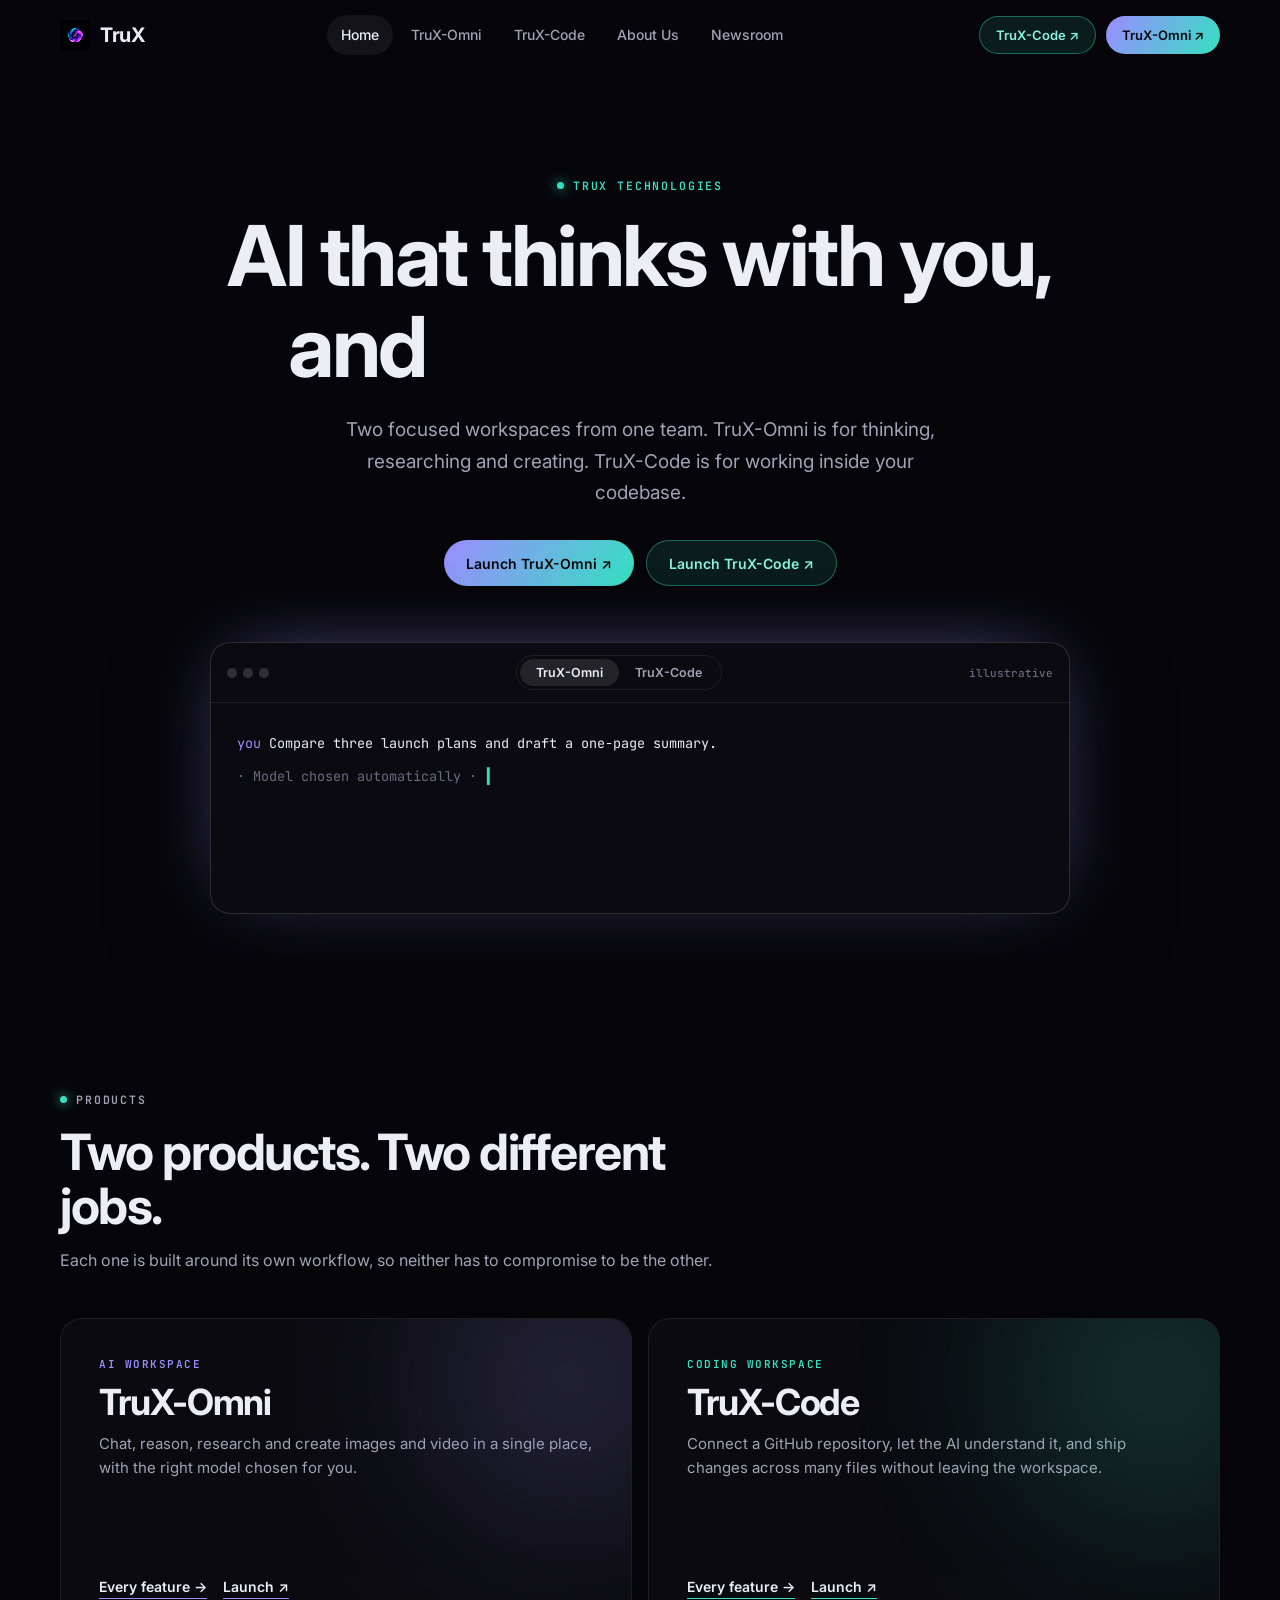
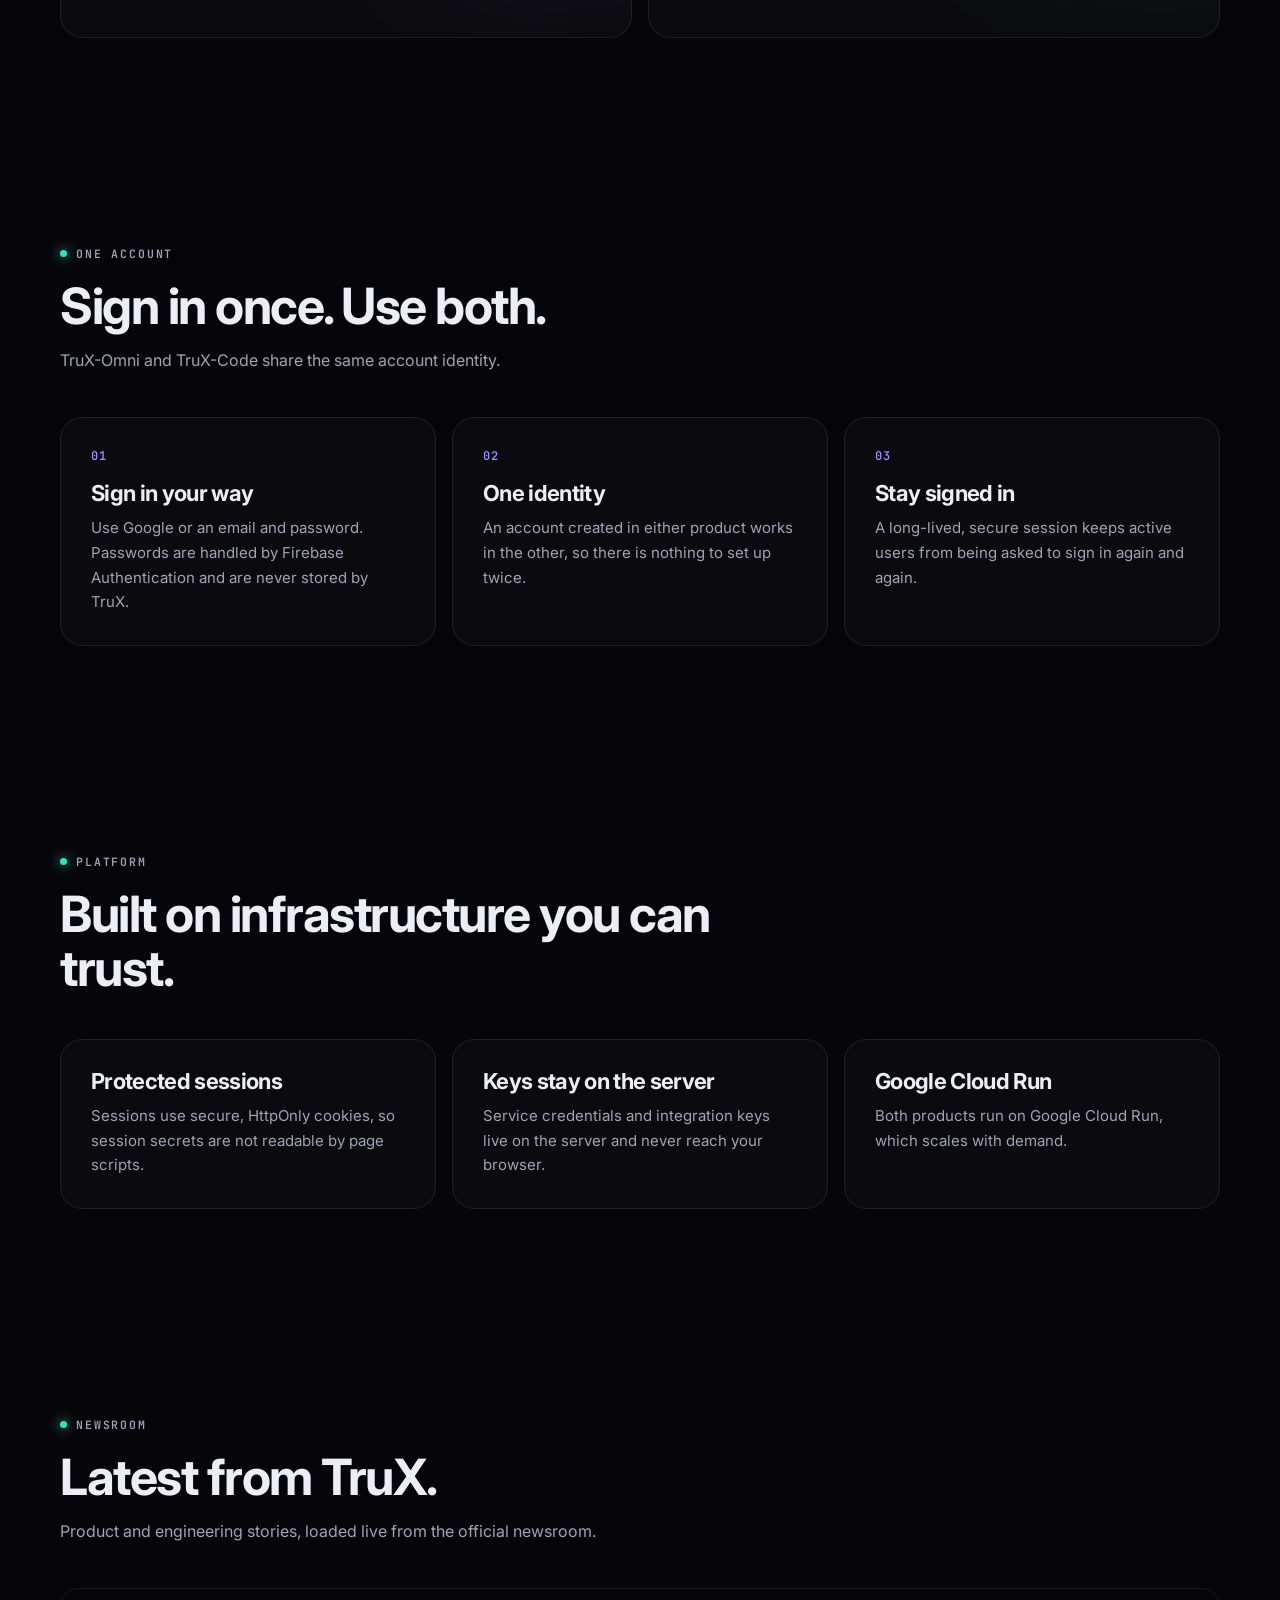
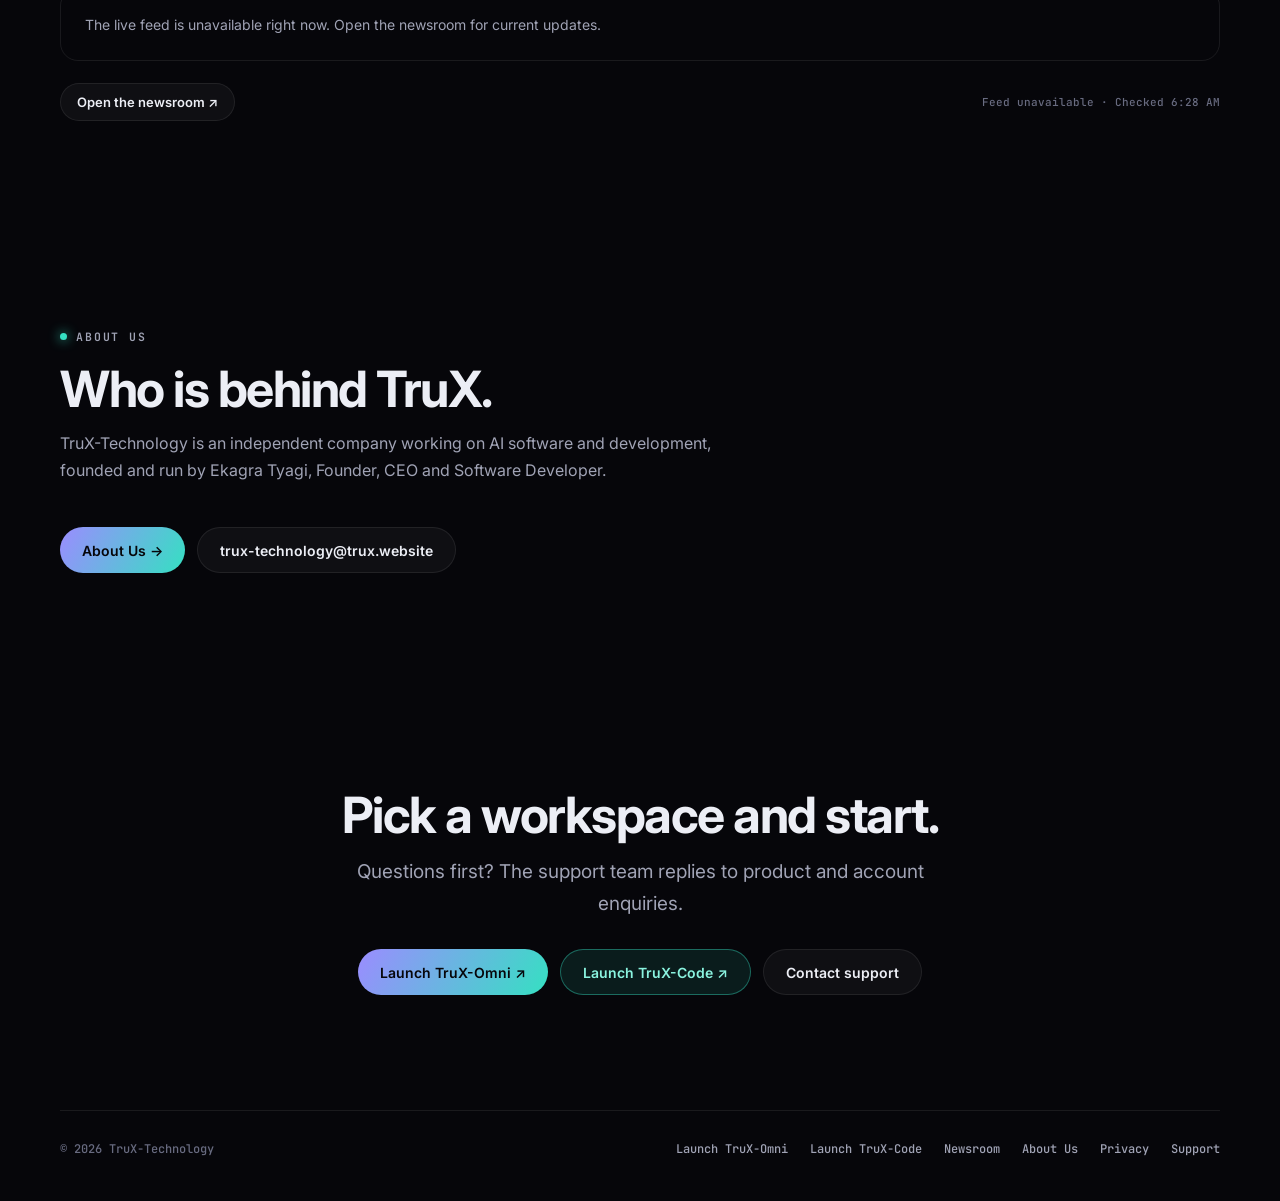
==== commit 216cf883: "Add About Us page and navigation button Co-authored-by: Perplexity <noreply@perplexity.ai>" ====
--- a/index.html
+++ b/index.html
@@ -72,6 +72,11 @@
 <div class="nfoot"><a class="btn sm" href="https://technology.trux.website/">Open the newsroom ↗</a><span><span id="fstat">Connecting…</span> · <span id="fchk"></span></span></div>
 </section>
 
+<section id="about" class="sec wrap">
+<div class="hd"><p class="eyebrow rv"><i></i>About Us</p><h2 class="rv">Who is behind TruX.</h2><p class="rv">TruX-Technology is an independent company working on AI software and development, founded and run by Ekagra Tyagi, Founder, CEO and Software Developer.</p></div>
+<div class="cta rv" style="justify-content:flex-start"><a class="btn pri" href="/about">About Us →</a><a class="btn" href="mailto:trux-technology@trux.website">trux-technology@trux.website</a></div>
+</section>
+
 <section class="final wrap">
 <h2 class="rv">Pick a workspace and start.</h2>
 <p class="lede rv">Questions first? The support team replies to product and account enquiries.</p>
--- a/assets/styles.css
+++ b/assets/styles.css
@@ -0,0 +1,127 @@
+*{box-sizing:border-box;margin:0}
+:root{--bg:#06060a;--line:rgba(255,255,255,.08);--txt:#eceef5;--mut:#a0a3b5;--dim:#686b80;--a:#9b8cff;--b:#35e0c2;--font:"Inter",system-ui,sans-serif;--disp:"Space Grotesk","Inter",sans-serif;--mono:"JetBrains Mono",ui-monospace,monospace}
+body[data-page=omni]{--a:#9b8cff;--b:#6aa8ff}
+body[data-page=code]{--a:#35e0c2;--b:#5ad1ff}
+html{scroll-behavior:smooth;background:var(--bg);color-scheme:dark}
+body{font:400 16px/1.65 var(--font);color:var(--txt);background:var(--bg);overflow-x:hidden;-webkit-font-smoothing:antialiased}
+a{color:inherit}
+.wrap{width:min(1160px,calc(100% - 40px));margin:0 auto}
+.aurora{position:fixed;inset:0;z-index:-1;overflow:hidden}
+.aurora i{position:absolute;width:55vw;height:55vw;border-radius:50%;filter:blur(120px);opacity:.2;animation:drift 22s ease-in-out infinite alternate}
+.aurora i:nth-child(1){background:var(--a);top:-25vw;left:-10vw}
+.aurora i:nth-child(2){background:var(--b);bottom:-30vw;right:-15vw;animation-delay:-8s}
+.aurora::after{content:"";position:absolute;inset:0;background-image:linear-gradient(var(--line) 1px,transparent 1px),linear-gradient(90deg,var(--line) 1px,transparent 1px);background-size:72px 72px;opacity:.4;-webkit-mask-image:radial-gradient(ellipse 70% 60% at 50% 0,#000,transparent);mask-image:radial-gradient(ellipse 70% 60% at 50% 0,#000,transparent)}
+@keyframes drift{to{transform:translate(8vw,6vw) scale(1.15)}}
+#bar{position:fixed;top:0;left:0;right:0;height:2px;z-index:60;background:linear-gradient(90deg,var(--a),var(--b));transform:scaleX(0);transform-origin:0 50%}
+.hdr{position:fixed;inset:0 0 auto;z-index:50;transition:background .3s,border-color .3s;border-bottom:1px solid transparent}
+.hdr.s{background:rgba(6,6,10,.72);-webkit-backdrop-filter:blur(18px);backdrop-filter:blur(18px);border-color:var(--line)}
+.nv{display:flex;align-items:center;justify-content:space-between;height:70px;gap:20px}
+.brand{display:flex;align-items:center;gap:10px;text-decoration:none;font:700 20px var(--disp);letter-spacing:-.02em}
+#nav{display:flex;gap:4px}
+#nav a{padding:8px 14px;border-radius:99px;color:var(--mut);text-decoration:none;font-size:14px;font-weight:500;transition:.2s}
+#nav a:hover,#nav a.on{color:var(--txt);background:rgba(255,255,255,.06)}
+#nav .mob{display:none}
+.nact{display:flex;align-items:center;gap:10px}
+#mb{display:none;width:42px;height:42px;place-items:center;border:1px solid var(--line);border-radius:12px;background:none;cursor:pointer;gap:5px;align-content:center}
+#mb i{display:block;width:18px;height:2px;background:var(--txt);transition:.3s}
+#mb[aria-expanded=true] i:first-child{transform:translateY(3.5px) rotate(45deg)}
+#mb[aria-expanded=true] i:last-child{transform:translateY(-3.5px) rotate(-45deg)}
+.btn{position:relative;overflow:hidden;display:inline-flex;align-items:center;justify-content:center;gap:8px;min-height:46px;padding:0 22px;border-radius:99px;font:600 14px var(--font);text-decoration:none;color:var(--txt);border:1px solid var(--line);background:rgba(255,255,255,.04);cursor:pointer;transition:transform .25s,border-color .25s,background .25s}
+.btn:hover{transform:translateY(-2px);border-color:rgba(255,255,255,.28)}
+.btn.sm{min-height:38px;padding:0 16px;font-size:13px}
+.btn.pri{background:linear-gradient(120deg,var(--a),var(--b));color:#06060a;border:0}
+.btn.pri::after{content:"";position:absolute;inset:0;background:linear-gradient(110deg,transparent 30%,rgba(255,255,255,.55) 50%,transparent 70%);transform:translateX(-120%);transition:transform .7s}
+.btn.pri:hover::after{transform:translateX(120%)}
+.btn.cd{background:rgba(53,224,194,.1);border-color:rgba(53,224,194,.4);color:#8af3df}
+.btn.cd:hover{background:rgba(53,224,194,.18)}
+.eyebrow{display:inline-flex;align-items:center;gap:9px;margin-bottom:18px;font:600 11.5px var(--mono);letter-spacing:.16em;text-transform:uppercase;color:var(--b)}
+.eyebrow i{width:7px;height:7px;border-radius:50%;background:var(--b);box-shadow:0 0 12px var(--b);animation:pulse 2s infinite}
+@keyframes pulse{50%{opacity:.35}}
+h1,h2,h3{font-family:var(--disp);letter-spacing:-.03em;line-height:1.08}
+h1{font-size:clamp(42px,7vw,84px);max-width:900px;margin:0 auto 22px}
+h2{font-size:clamp(30px,4.4vw,50px);margin-bottom:14px}
+h3{font-size:22px;margin-bottom:10px}
+.grad{background:linear-gradient(120deg,var(--a),var(--b));-webkit-background-clip:text;background-clip:text;color:transparent}
+.w{display:inline-block;opacity:0;transform:translateY(45%);animation:rise .9s cubic-bezier(.2,.7,.2,1) forwards;animation-delay:calc(var(--i)*70ms)}
+@keyframes rise{to{opacity:1;transform:none}}
+.hero{padding:clamp(120px,16vw,170px) 0 70px;text-align:center}
+.lede{max-width:640px;margin:0 auto 32px;color:var(--mut);font-size:clamp(16px,2vw,19px)}
+.cta{display:flex;flex-wrap:wrap;justify-content:center;gap:12px}
+.sec{padding:clamp(60px,8vw,100px) 0}
+.hd{max-width:660px;margin-bottom:44px}
+.hd p{color:var(--mut)}
+.rv{opacity:0;transform:translateY(26px);transition:opacity .8s cubic-bezier(.2,.7,.2,1),transform .8s cubic-bezier(.2,.7,.2,1);transition-delay:var(--d,0s)}
+.rv.in{opacity:1;transform:none}
+.grid{display:grid;grid-template-columns:repeat(3,1fr);gap:16px}
+.grid.two{grid-template-columns:repeat(2,1fr)}
+.card{position:relative;overflow:hidden;padding:30px;border:1px solid var(--line);border-radius:22px;background:rgba(255,255,255,.025);transition:border-color .3s,transform .3s}
+.card::before{content:"";position:absolute;inset:0;opacity:0;transition:opacity .3s;background:radial-gradient(420px circle at var(--mx,50%) var(--my,50%),rgba(255,255,255,.07),transparent 60%);pointer-events:none}
+.card:hover{border-color:rgba(255,255,255,.2);transform:translateY(-3px)}
+.card:hover::before{opacity:1}
+.card p{color:var(--mut);font-size:15px}
+.num{display:block;margin-bottom:18px;font:600 12px var(--mono);color:var(--a);letter-spacing:.1em}
+.use{margin-top:14px;padding-top:14px;border-top:1px dashed var(--line);font-size:13.5px!important}
+.use b{color:var(--txt);font-weight:600}
+.pcard{display:flex;flex-direction:column;min-height:320px;padding:38px}
+.pcard.om{--a:#9b8cff;--b:#6aa8ff}
+.pcard.cdc{--a:#35e0c2;--b:#5ad1ff}
+.pcard::after{content:"";position:absolute;width:300px;height:300px;right:-90px;top:-90px;border-radius:50%;background:var(--a);filter:blur(90px);opacity:.18;transition:opacity .4s}
+.pcard:hover::after{opacity:.32}
+.pcard h3{font-size:36px}
+.pcard .kick{font:600 11px var(--mono);letter-spacing:.14em;text-transform:uppercase;color:var(--a);margin-bottom:12px}
+.pcard .links{display:flex;flex-wrap:wrap;gap:16px;margin-top:auto;padding-top:26px;position:relative;z-index:1}
+.lk{color:var(--txt);font-weight:600;font-size:14px;text-decoration:none;border-bottom:1px solid var(--a)}
+.lk:hover{color:var(--a)}
+.win{max-width:860px;margin:56px auto 0;text-align:left;border:1px solid rgba(255,255,255,.14);border-radius:20px;background:rgba(12,12,18,.78);-webkit-backdrop-filter:blur(14px);backdrop-filter:blur(14px);box-shadow:0 30px 90px rgba(0,0,0,.6),0 0 80px -30px var(--a);overflow:hidden}
+.wtop{display:flex;align-items:center;justify-content:space-between;gap:12px;padding:12px 16px;border-bottom:1px solid var(--line)}
+.dots{display:flex;gap:6px}
+.dots i{width:10px;height:10px;border-radius:50%;background:rgba(255,255,255,.15)}
+.tabs{display:flex;padding:3px;border:1px solid var(--line);border-radius:99px}
+.tabs button{border:0;background:none;color:var(--mut);font:600 12.5px var(--font);padding:6px 16px;border-radius:99px;cursor:pointer;transition:.3s}
+.tabs button.on{background:rgba(255,255,255,.1);color:var(--txt)}
+.wnote{font:500 11px var(--mono);color:var(--dim)}
+.wbody{padding:24px 26px;min-height:210px}
+.ln{padding:5px 0;font:13.5px/1.65 var(--mono);color:var(--mut)}
+.ln.u{color:var(--txt)}
+.ln.u::before{content:"you   ";color:var(--a)}
+.ln.a::before{content:"trux  ";color:var(--b)}
+.ln.m{color:var(--dim)}
+.ln.m::before{content:"·  "}
+.ln.t::after{content:"▍";margin-left:2px;color:var(--b);animation:bl 1s steps(2) infinite}
+@keyframes bl{50%{opacity:0}}
+.news{grid-template-columns:repeat(3,1fr)}
+.ncard{display:flex;flex-direction:column;text-decoration:none;min-height:230px}
+.nmeta{display:flex;justify-content:space-between;gap:10px;margin-bottom:16px;font:500 10.5px var(--mono);text-transform:uppercase;letter-spacing:.06em;color:var(--dim)}
+.nmeta span:first-child{color:var(--b)}
+.empty{grid-column:1/-1;padding:24px;border:1px solid var(--line);border-radius:18px;color:var(--mut);font-size:14px}
+.nfoot{display:flex;align-items:center;justify-content:space-between;flex-wrap:wrap;gap:14px;margin-top:22px;font:500 11px var(--mono);color:var(--dim)}
+.final{text-align:center;padding:clamp(70px,9vw,120px) 0}
+.final .lede{margin-bottom:30px}
+.ftr{display:flex;flex-wrap:wrap;justify-content:space-between;gap:20px;padding:30px 0 44px;border-top:1px solid var(--line);color:var(--dim);font:500 12px var(--mono)}
+.ftr nav{display:flex;flex-wrap:wrap;gap:22px}
+.ftr a{color:var(--mut);text-decoration:none}
+.ftr a:hover{color:var(--txt)}
+:focus-visible{outline:2px solid var(--b);outline-offset:3px}
+@media(max-width:900px){.grid,.news{grid-template-columns:repeat(2,1fr)}}
+@media(max-width:820px){#nav{position:fixed;inset:70px 0 auto;flex-direction:column;padding:16px;background:rgba(6,6,10,.97);-webkit-backdrop-filter:blur(18px);backdrop-filter:blur(18px);border-bottom:1px solid var(--line);transform:translateY(-12px);opacity:0;pointer-events:none;transition:.3s}#nav.o{transform:none;opacity:1;pointer-events:auto}#nav .mob{display:block}#mb{display:grid}.nact .btn{display:none}}
+@media(max-width:620px){.grid,.grid.two,.news{grid-template-columns:1fr}.cta .btn{width:100%}.wtop .wnote{display:none}.pcard{padding:28px}}
+@media(prefers-reduced-motion:reduce){*,*::before,*::after{animation-duration:.01ms!important;animation-iteration-count:1!important;transition-duration:.01ms!important}.rv,.w{opacity:1;transform:none}}
+.about-grid{display:grid;grid-template-columns:1.25fr 1fr;gap:16px}
+.about-grid .card{padding:38px}
+.about-grid h2{font-size:clamp(28px,3.4vw,40px);margin-bottom:12px}
+.kick{font:600 11px var(--mono);letter-spacing:.14em;text-transform:uppercase;color:var(--a);margin-bottom:12px}
+.facts{display:grid;grid-template-columns:repeat(2,1fr);gap:12px;margin-top:26px}
+.facts div{padding:16px 18px;border:1px solid var(--line);border-radius:16px;background:rgba(255,255,255,.03)}
+.facts dt{font:600 10.5px var(--mono);letter-spacing:.12em;text-transform:uppercase;color:var(--dim);margin-bottom:6px}
+.facts dd{margin:0;font-weight:600;color:var(--txt)}
+.facts a{color:var(--b);text-decoration:none}
+.founder{background:linear-gradient(160deg,rgba(155,140,255,.1),rgba(53,224,194,.05) 60%,rgba(255,255,255,.02))!important}
+.avatar{width:76px;height:76px;display:grid;place-items:center;border-radius:22px;margin-bottom:22px;font:700 26px var(--disp);color:#06060a;background:linear-gradient(135deg,var(--a),var(--b));box-shadow:0 0 50px -10px var(--a)}
+.role{color:var(--b)!important;font:600 13px var(--mono)!important;margin-bottom:14px}
+.tags{display:flex;flex-wrap:wrap;gap:8px;margin-top:22px}
+.tags span{padding:6px 12px;border:1px solid rgba(255,255,255,.14);border-radius:99px;font:500 12px var(--mono);color:var(--txt);background:rgba(255,255,255,.04)}
+.mail{display:flex;flex-direction:column;text-decoration:none}
+.mail h3{font-size:clamp(17px,2.2vw,22px);word-break:break-all;color:var(--txt)}
+.mail .lk{align-self:flex-start;margin-top:18px}
+@media(max-width:900px){.about-grid{grid-template-columns:1fr}}
+@media(max-width:620px){.facts{grid-template-columns:1fr}.about-grid .card{padding:28px}}
